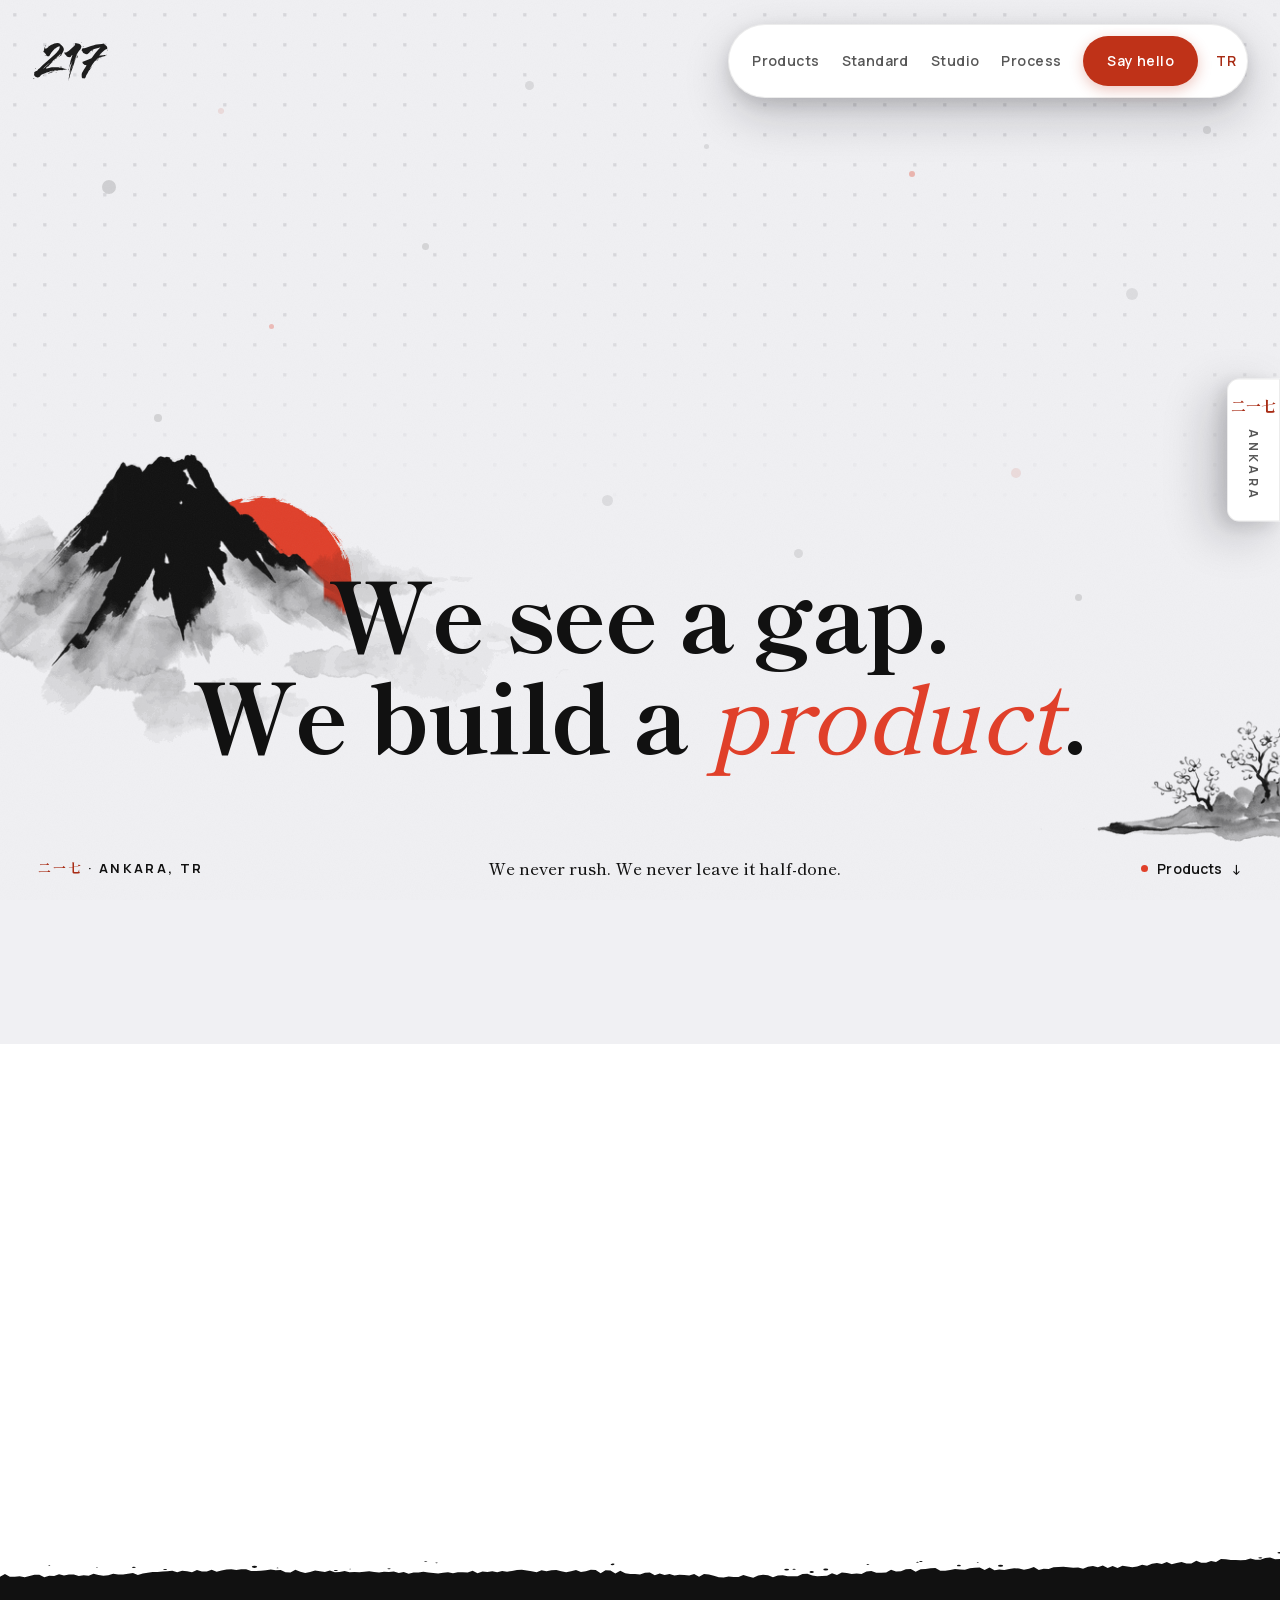
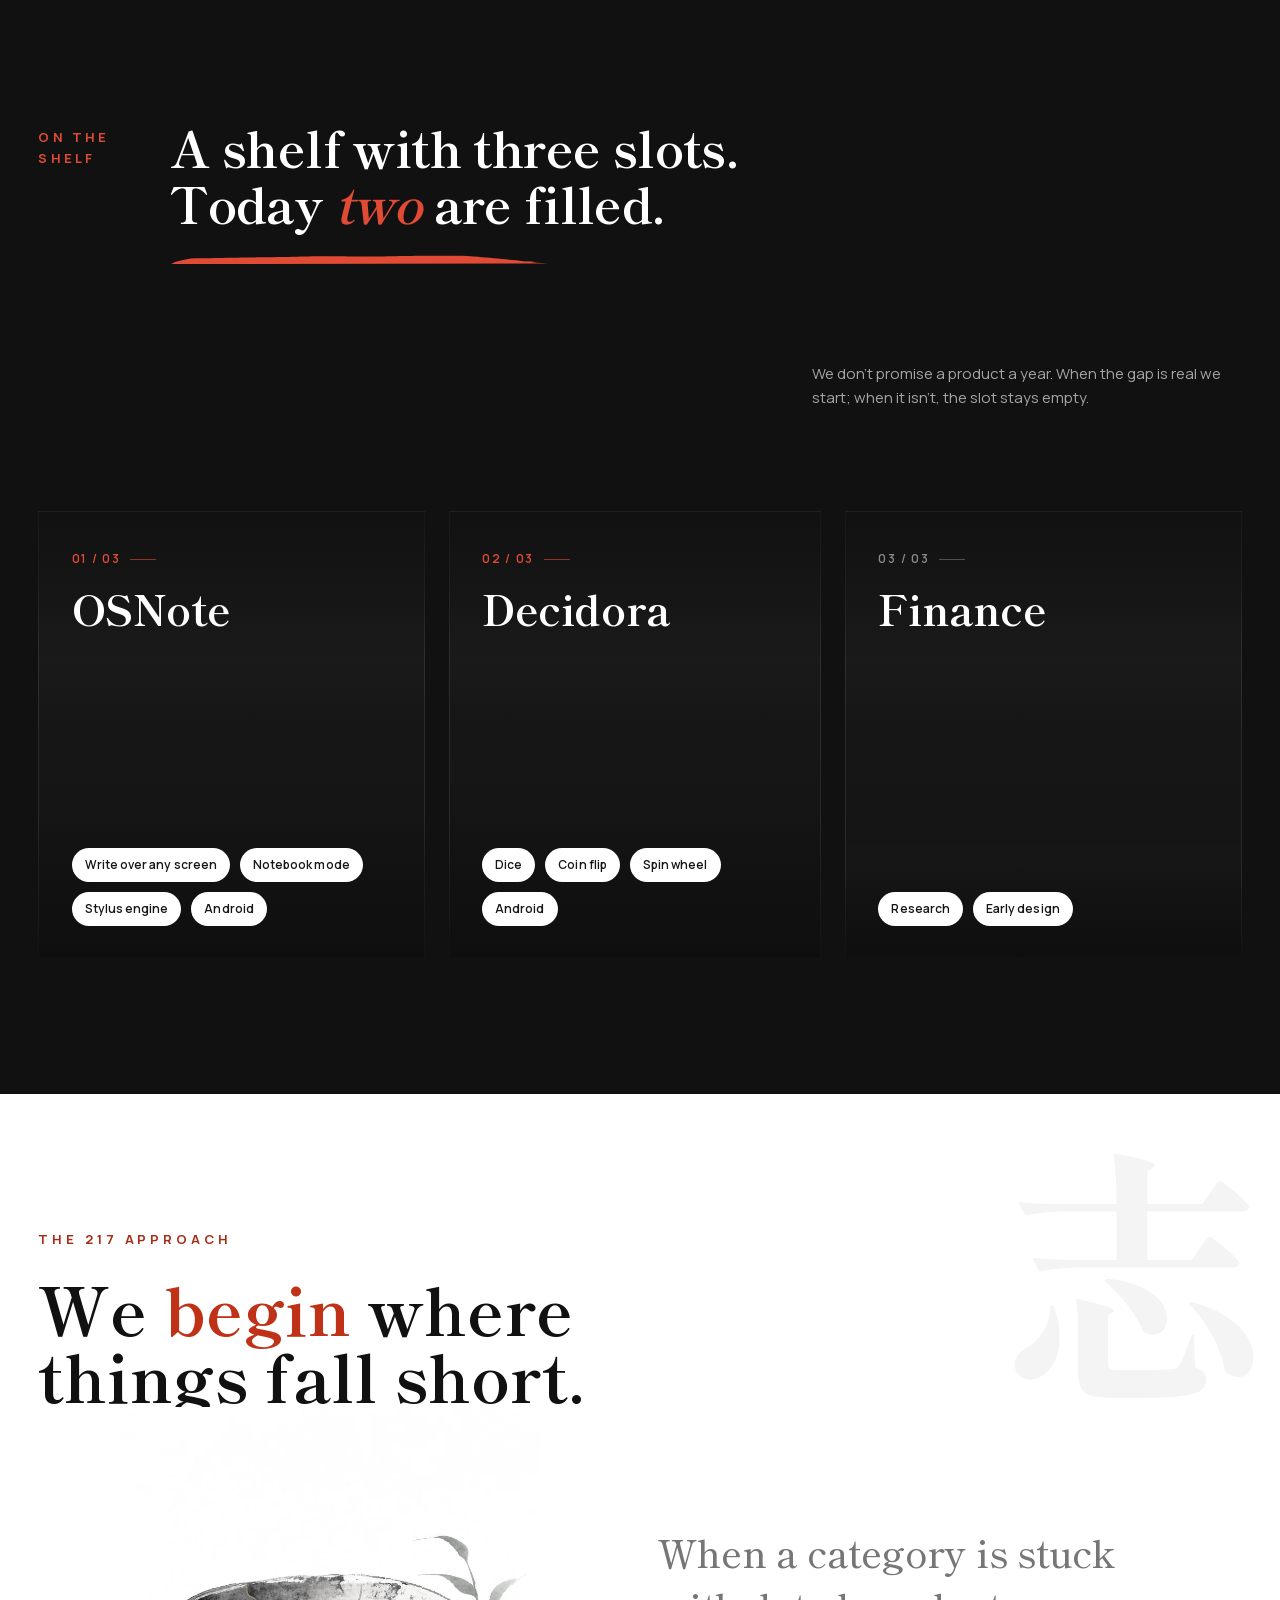
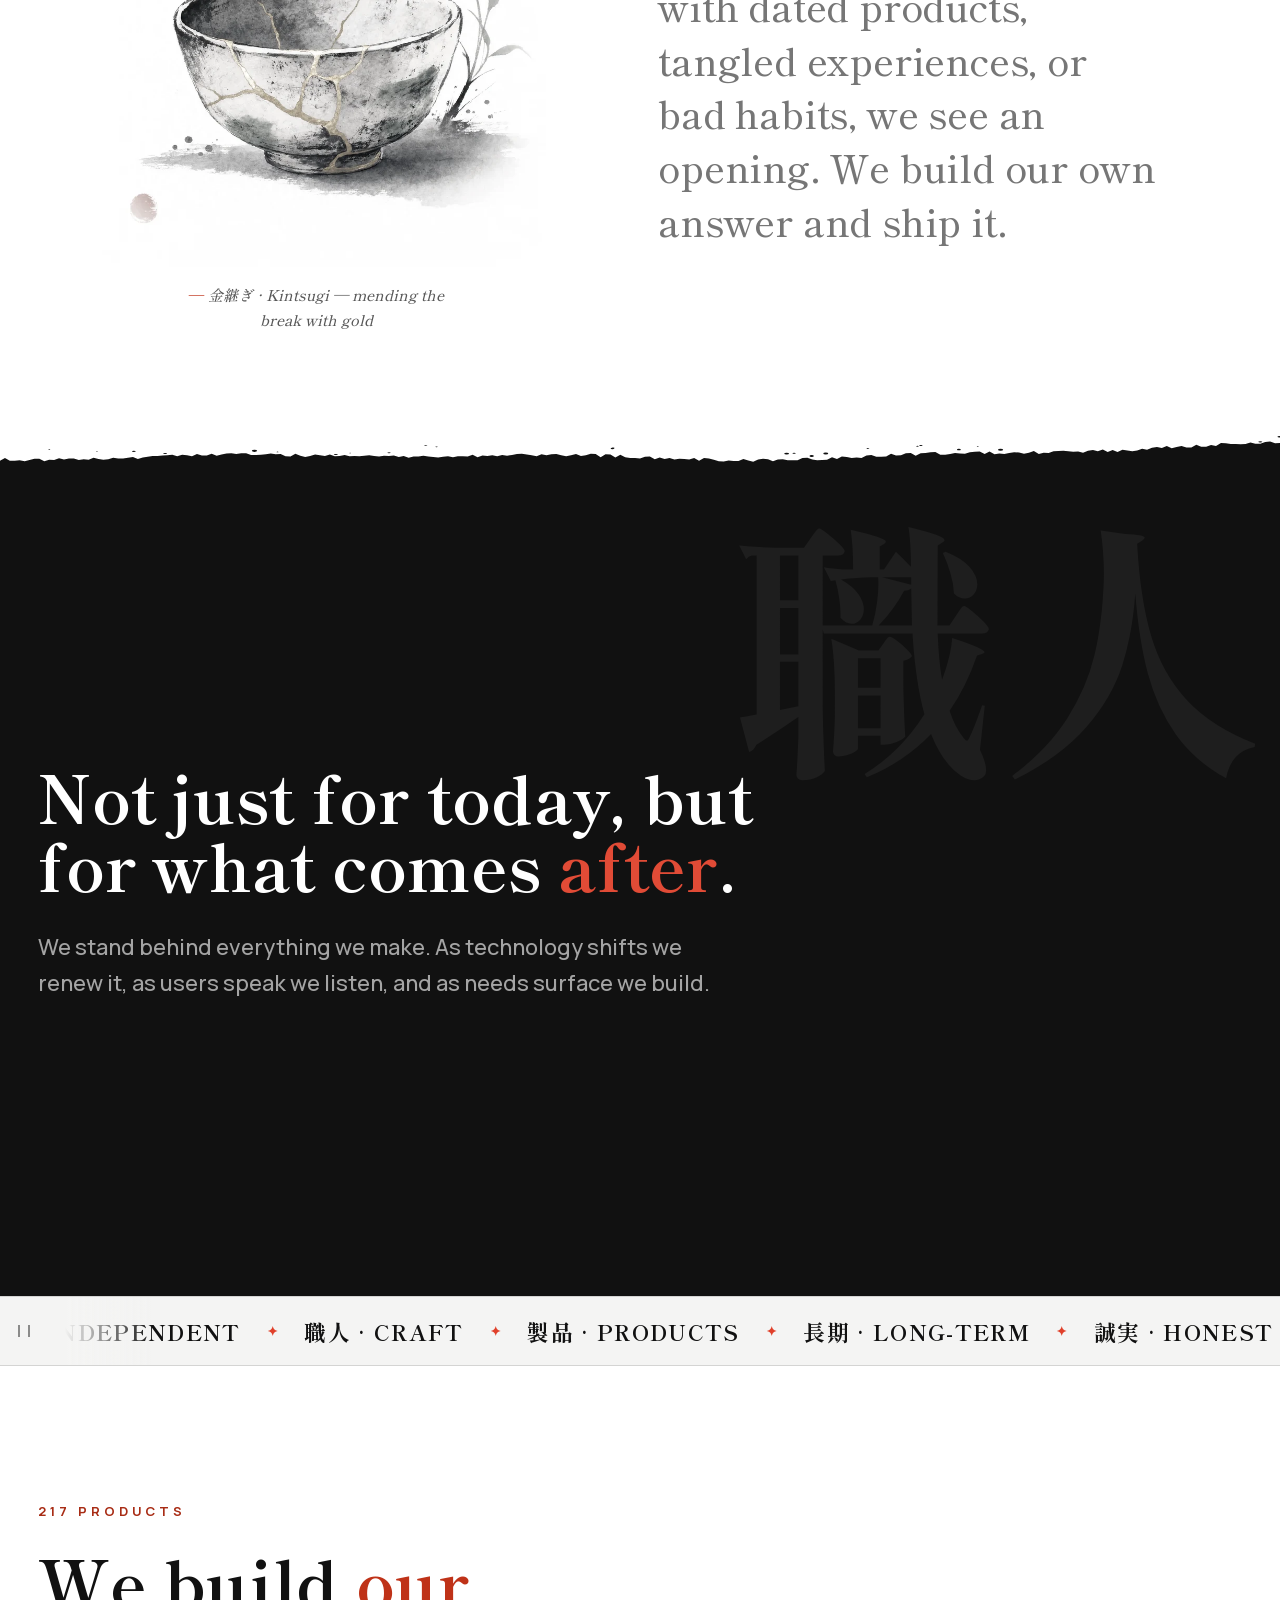
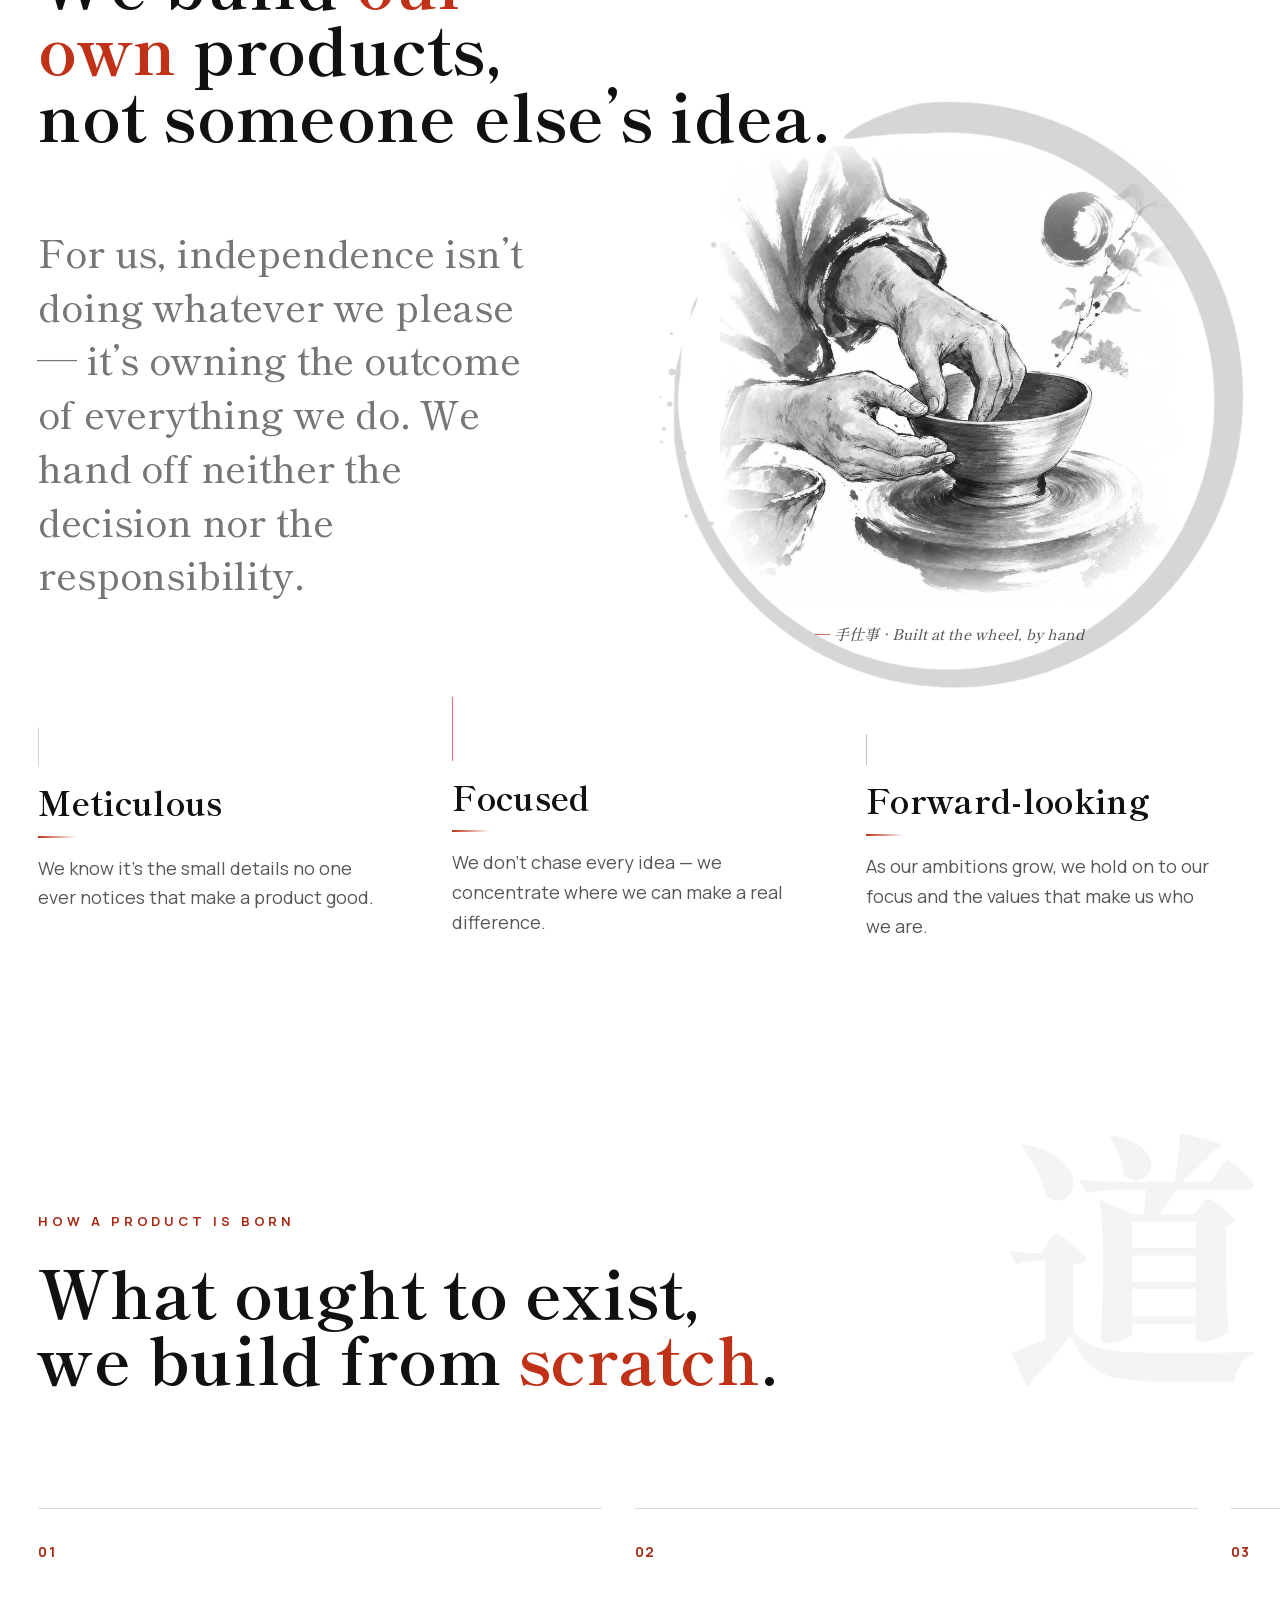
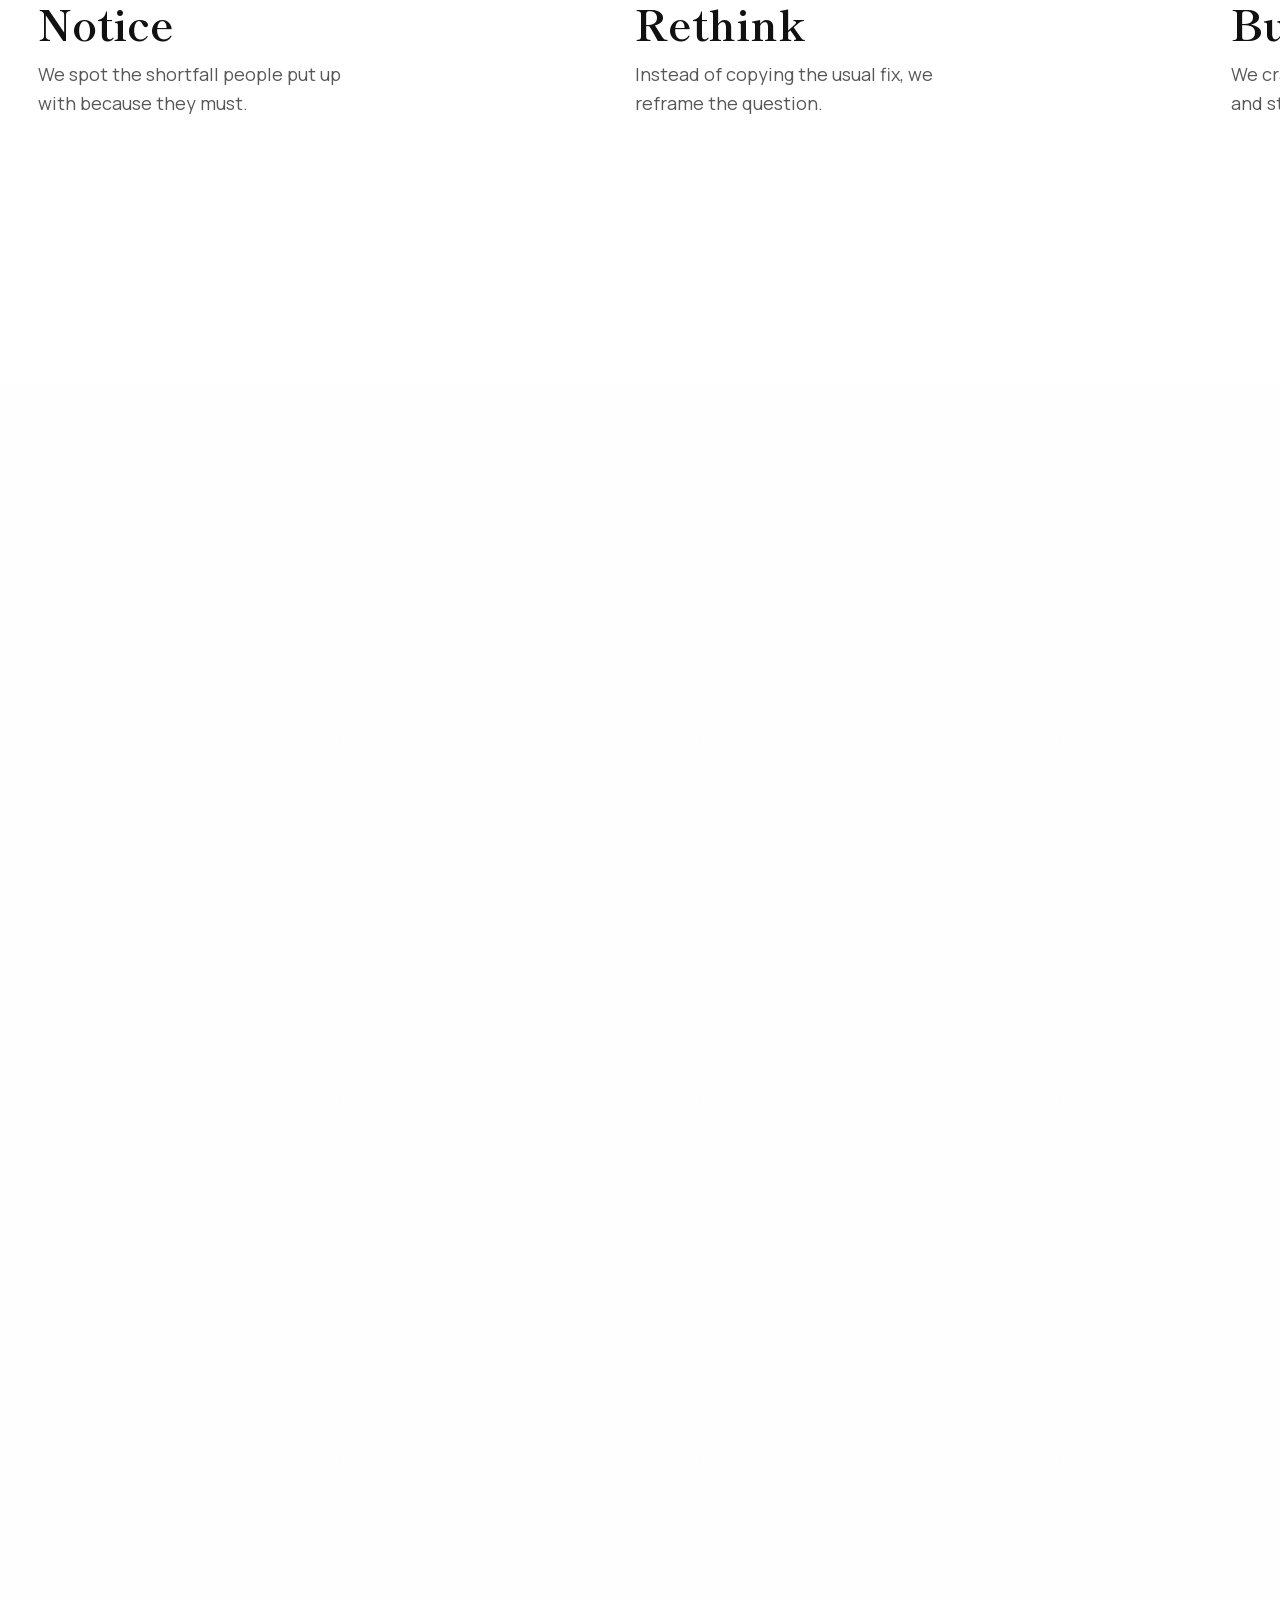
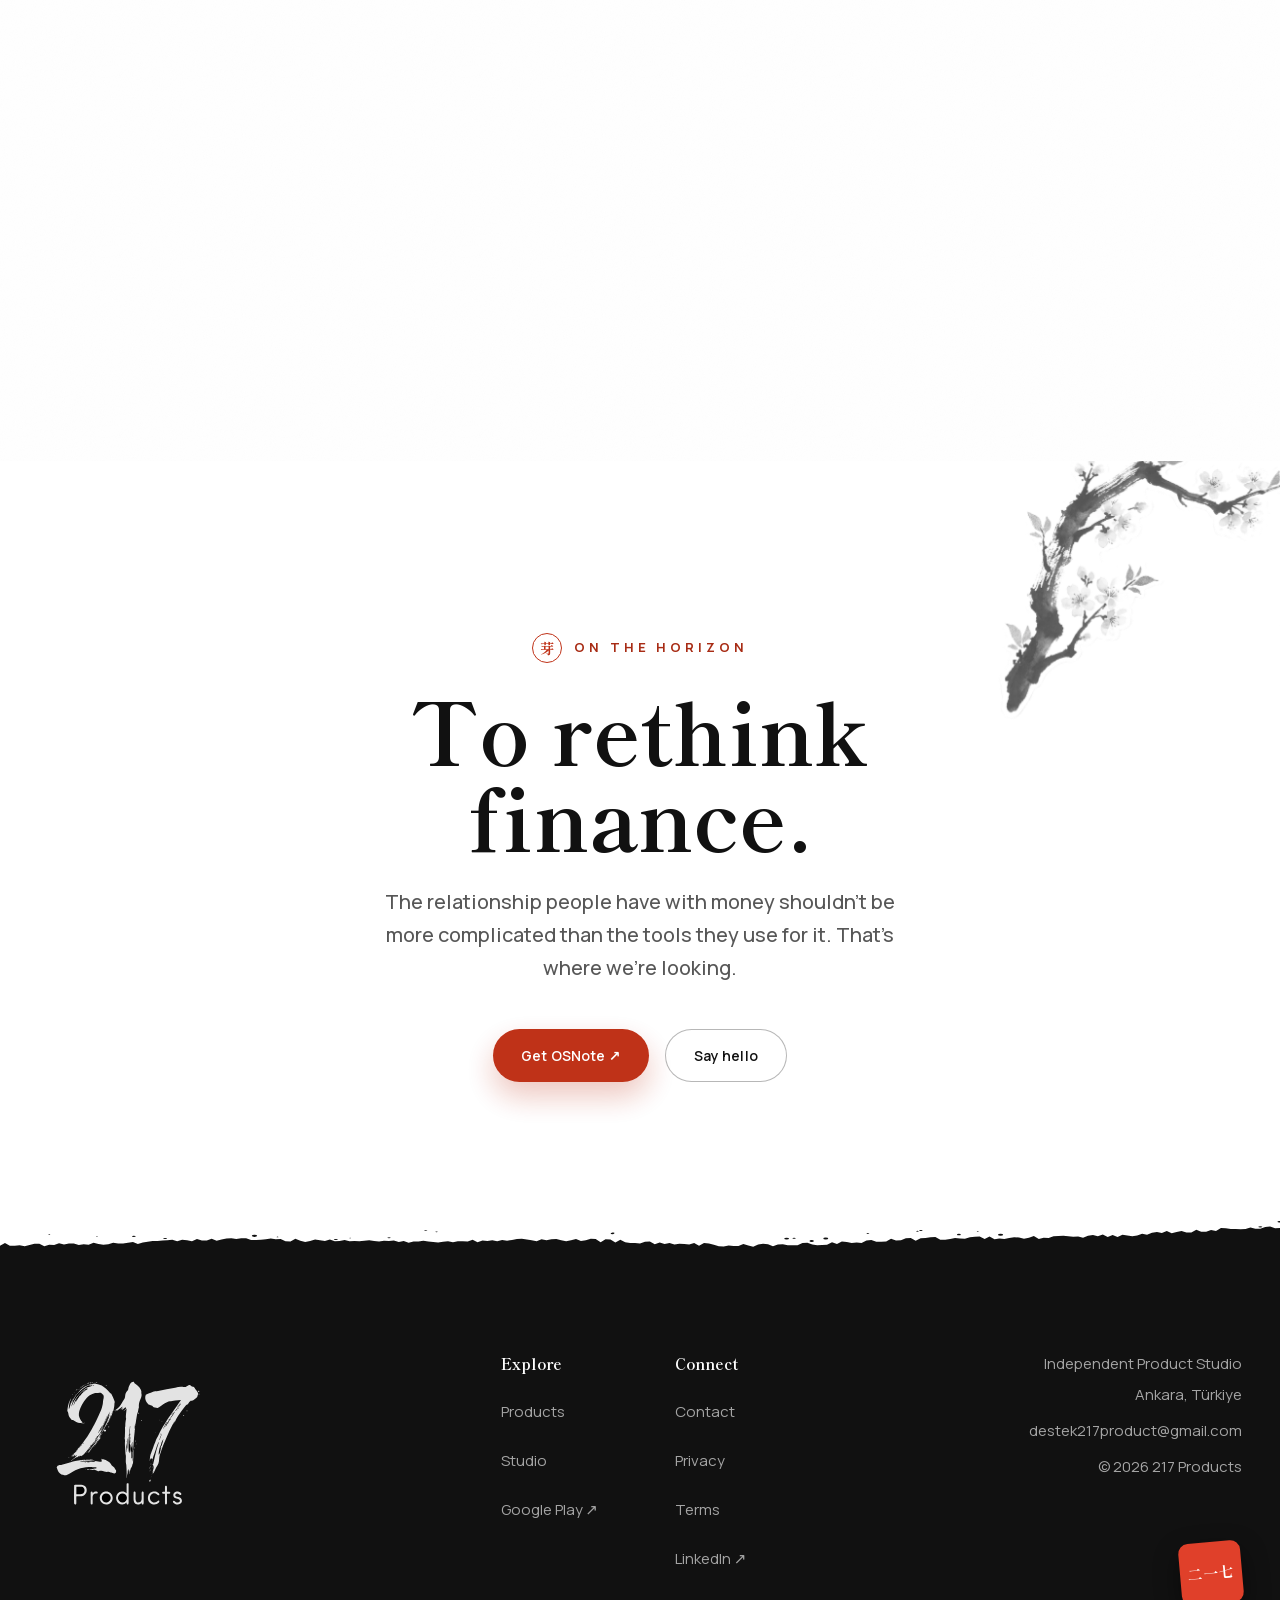
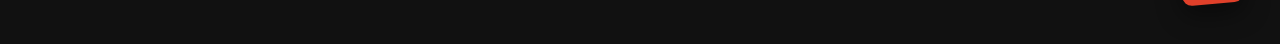
==== index.html @ a6637c29 "217products.com The 217 Products site: Decidora, OSNote, their privacy policies and terms. History s" ====
<!DOCTYPE html>
<html lang="en">
<head>
  <meta charset="UTF-8">
  <meta name="viewport" content="width=device-width, initial-scale=1.0">
  <!-- TWO ORIGINS, AND ONLY TWO. Cloudflare Web Analytics is the single
       third-party this site talks to: the beacon loads from
       static.cloudflareinsights.com and reports to cloudflareinsights.com.
       Everything else stays 'self'. It was chosen over GA4/Firebase because it
       sets no cookie and no persistent identifier, so it needs no consent
       banner — and a consent banner on this design is a UI addition the design
       has twice refused. The automatic (proxy-injected) install was NOT used:
       this zone is DNS-only and must stay that way or GitHub cannot issue the
       certificate, so the JS-snippet install is the only correct one here. -->
  <meta http-equiv="Content-Security-Policy" content="default-src 'self'; script-src 'self' https://static.cloudflareinsights.com; style-src 'self' 'unsafe-inline'; font-src 'self'; img-src 'self' data:; connect-src 'self' https://cloudflareinsights.com; object-src 'none'; frame-src 'none'; worker-src 'none'; base-uri 'self'; form-action 'none'; manifest-src 'self'">
  <meta name="referrer" content="strict-origin-when-cross-origin">
  <script src="lang-redirect.js?v=18"></script>
  <meta name="theme-color" content="#F0F0F3">
  <meta name="robots" content="index, follow">
  <!-- Search Console ownership for https://217products.com/ (a URL-prefix
       property). The DNS method was avoided deliberately: the Cloudflare zone
       carries the _github-pages-challenge record that keeps the certificate
       alive, and nothing here is worth opening that panel for.
       DO NOT REMOVE — verification is re-checked periodically, and losing it
       loses the sitemap, the index coverage reports and Request Indexing.
       Which account holds which console is in the private notes, not here: this file is
       served verbatim to every visitor, so a comment naming a personal mailbox
       is a published address. Two were found here by an audit and removed. -->
  <meta name="google-site-verification" content="BbNrEQuTB7ah0d3MSGoJRs9t4BGNNeufcB7uvuuwAgs">
  <!-- Bing Webmaster Tools, same reasoning and the same DO-NOT-REMOVE. The two
       consoles sit on different accounts, which is why Bing's "import from
       Search Console" shortcut cannot see the Google property and this site had
       to be added and verified on its own. -->
  <meta name="msvalidate.01" content="BE08853D8CFF083CABEC09C601D21DC7">
  <!-- The title has to carry a word somebody would type. "Independent Product
       Studio" is what we call ourselves, not what anyone searches; the bare
       brand competes with 217productions.com and a wall of part numbers. OSNote,
       Android and Ankara are the three tokens this domain can honestly own. -->
  <!-- "independent" came out of the <title> only: at 62 characters the title
       measured ~613px in the SERP's 20px face, past the ~600px desktop cut, and
       the word Google trimmed was the last one — "Ankara", one of the three
       tokens this title exists to carry. The description still says it. -->
  <title>217 Products — OSNote and Android apps from Ankara</title>
  <meta name="description" content="An independent product studio in Ankara, Turkey. We build OSNote, for writing over any screen, and Decidora, for leaving a choice to chance.">
  <link rel="canonical" href="https://217products.com/">
  <link rel="alternate" hreflang="en" href="https://217products.com/">
  <link rel="alternate" hreflang="tr" href="https://217products.com/tr">
  <link rel="alternate" hreflang="x-default" href="https://217products.com/">
  <meta property="og:type" content="website">
  <meta property="og:site_name" content="217 Products">
  <meta property="og:locale" content="en_US">
  <meta property="og:locale:alternate" content="tr_TR">
  <meta property="og:url" content="https://217products.com/">
  <meta property="og:title" content="217 Products — OSNote, Decidora and independent Android apps from Ankara">
  <meta property="og:description" content="An independent product studio in Ankara, Turkey. We build OSNote, for writing over any screen, and Decidora, for leaving a choice to chance.">
  <meta property="og:image" content="https://217products.com/assets/og-en.jpg?v=1">
  <meta property="og:image:type" content="image/jpeg">
  <meta property="og:image:width" content="1200">
  <meta property="og:image:height" content="630">
  <meta property="og:image:alt" content="217 Products — “We see a gap. We build a product.” over an ink-painted mountain and a vermilion sun">
  <meta name="twitter:image" content="https://217products.com/assets/og-en.jpg?v=1">
  <meta name="twitter:image:alt" content="217 Products — “We see a gap. We build a product.” over an ink-painted mountain and a vermilion sun">
  <meta name="twitter:card" content="summary_large_image">
  <meta name="twitter:title" content="217 Products — OSNote, Decidora and independent Android apps from Ankara">
  <meta name="twitter:description" content="An independent product studio in Ankara, Turkey. We build OSNote, for writing over any screen, and Decidora, for leaving a choice to chance.">
  <link rel="icon" href="/favicon.ico" sizes="any">
  <link rel="icon" type="image/png" sizes="32x32" href="/assets/favicon-32.png">
  <link rel="icon" type="image/png" sizes="48x48" href="/assets/favicon-48.png">
  <link rel="apple-touch-icon" href="/assets/apple-touch-icon.png">
  <link rel="manifest" href="/site.webmanifest">
  <!-- ?v= must match the @font-face URLs in style.css byte for byte, or the
       preload misses and the file is fetched twice. -->
  <link rel="preload" as="font" type="font/woff2" href="assets/fonts/shippori-800.woff2?v=3" crossorigin>
  <link rel="preload" as="font" type="font/woff2" href="assets/fonts/manrope-var.woff2?v=3" crossorigin>
  <link rel="preload" as="image" imagesrcset="assets/horizon-900.webp?s=104 900w, assets/horizon-1400.webp?s=104 1400w, assets/horizon.webp?s=104 1920w" imagesizes="(max-width: 1018px) 1400px, 106vw" fetchpriority="high">
  <link rel="preload" as="image" href="assets/sun-ink.webp?s=101" fetchpriority="high">
  <link rel="stylesheet" href="style.css?v=180">
  <script type="application/ld+json">
  {"@context": "https://schema.org", "@type": "Organization", "@id": "https://217products.com/#organization", "name": "217 Products", "alternateName": ["217", "217products"], "url": "https://217products.com/", "logo": "https://217products.com/assets/icon-512.png", "image": "https://217products.com/assets/og-en.jpg?v=1", "description": "An independent product studio reaching from Ankara to the world. Where we see a gap, we build products that are fast, simple, and made to last.", "email": "destek217product@gmail.com", "foundingDate": "2026", "sameAs": ["https://play.google.com/store/apps/developer?id=217+Products", "https://www.linkedin.com/company/217-products"], "contactPoint": {"@type": "ContactPoint", "contactType": "customer support", "email": "destek217product@gmail.com", "availableLanguage": ["tr", "en"]}, "address": {"@type": "PostalAddress", "addressLocality": "Ankara", "addressRegion": "Ankara", "addressCountry": "TR"}}
  </script>
  <script type="application/ld+json">
  {"@context": "https://schema.org", "@type": "WebSite", "@id": "https://217products.com/#website", "name": "217 Products", "alternateName": ["217", "217products"], "url": "https://217products.com/", "inLanguage": ["en", "tr"], "publisher": {"@id": "https://217products.com/#organization"}}
  </script>
  <script type="application/ld+json">
  {"@context": "https://schema.org", "@type": "MobileApplication", "@id": "https://217products.com/#osnote", "name": "OSNote", "description": "Write and draw over any screen on Android, keep notebooks with lined, grid and dotted pages, and write with a stylus while your palm rests on the glass.", "operatingSystem": "Android", "applicationCategory": "ProductivityApplication", "image": "https://217products.com/assets/osnote-card.webp?s=237e3aac", "url": "https://217products.com/osnote/", "installUrl": "https://play.google.com/store/apps/details?id=com.kurapika.onscreennote", "offers": {"@type": "Offer", "price": "0", "priceCurrency": "TRY"}, "publisher": {"@id": "https://217products.com/#organization"}}
  </script>
  <script type="application/ld+json">
  {"@context": "https://schema.org", "@type": "MobileApplication", "@id": "https://217products.com/#decidora", "name": "Decidora", "alternateName": "Decidora: Dice, Coin & Wheel", "description": "Roll dice from d4 to d100, flip a coin that keeps count, or spin a wheel of your own options. Free, with no ads, no account and no internet.", "operatingSystem": "Android", "applicationCategory": "EntertainmentApplication", "image": "https://217products.com/assets/decidora-card.webp?w=1", "screenshot": "https://217products.com/assets/decidora/dice-2d6.webp?w=1", "url": "https://217products.com/decidora/", "installUrl": "https://play.google.com/store/apps/details?id=com.kurapikamih.decidora", "offers": {"@type": "Offer", "price": "0", "priceCurrency": "TRY"}, "publisher": {"@id": "https://217products.com/#organization"}}
  </script>
</head>
<body>
  <a class="skip-link" href="#main">Skip to content</a>
  <div class="scroll-ink" aria-hidden="true"></div>


  <header class="nav">
    <a class="brand" href="/" aria-label="217 Products home">
      <img class="brand-mark" src="assets/logo-217.svg?w=1" alt="217 Products" width="75" height="40">
    </a>
    <button type="button" class="nav-toggle" id="navToggle" aria-label="Open menu" aria-controls="navLinks" aria-expanded="false"><i class="toggle-brush" aria-hidden="true"></i><span></span><span></span><span></span></button>
    <nav class="nav-links" id="navLinks" aria-label="Main">
      <a href="#products">Products</a>
      <a href="#craft">Standard</a>
      <a href="#studio">Studio</a>
      <a href="#process">Process</a>
      <a class="nav-cta" href="mailto:destek217product@gmail.com" data-mail>Say hello</a>
      <a class="nav-alt" href="/tr" hreflang="tr" lang="tr" data-lang="tr" aria-label="TR — Türkçe">TR</a>
    </nav>
  </header>

  <aside class="tate" aria-hidden="true"><span class="seal" lang="ja">二一七</span><span class="tate-t">ANKARA</span></aside>

  <main id="main">

    <!-- 1 · HERO — the plate at the foot, the sun behind it. The stage is the
         hero's sticky range: parked for its own ride, then it leaves with the
         page instead of being drawn under all of it (see .hero-stage). -->
    <div class="hero-stage">
    <section class="hero">
      <div class="hero-ground" id="scene" aria-hidden="true">
        <span class="sun-clip"><span class="sun" id="sun"><img class="sun-ink" src="assets/sun-ink.webp?s=101" alt="" aria-hidden="true" width="320" height="320" decoding="sync" fetchpriority="high"><i class="sun-fill"></i></span></span>
        <img decoding="async" class="hz" data-depth="0.22" data-sun-x="0.220" data-ridge="0.229" src="assets/horizon.webp?s=104" srcset="assets/horizon-900.webp?s=104 900w, assets/horizon-1400.webp?s=104 1400w, assets/horizon.webp?s=104 1920w" sizes="(max-width: 1018px) 1400px, 106vw" alt="" aria-hidden="true" width="1920" height="717" fetchpriority="high">
      </div>
      <div class="specks" aria-hidden="true"><i></i><i></i><i></i><i></i><i></i><i></i><i></i><i></i><i></i><i></i><i></i><i></i><i></i><i></i><i></i><i></i></div>

      <h1 class="hero-head rise">
        <span class="hero-line">We see a gap.</span>
        <span class="hero-line">We build a <em>product</em>.</span>
      </h1>

      <div class="hero-foot">
        <p class="foot-l rise"><span class="seal" lang="ja">二一七</span> · ANKARA, TR</p>
        <p class="foot-c rise">We never rush. We never leave it half-done.</p>
        <a class="foot-r rise" href="#products">Products <span aria-hidden="true">↓</span></a>
      </div>
    </section>

    <!-- the hero keeps the screen while the disc burns and floods -->
    <div class="hero-run" aria-hidden="true"></div>
    </div>

    <!-- 2 · PRODUCTS -->
    <section class="products on-ink" id="products"><i class="bleed bleed-top" aria-hidden="true"></i>
      <div class="shelf-head">
        <p class="shelf-eyebrow" data-slide="-1">ON THE SHELF</p>
        <div class="shelf-text" data-slide="1">
          <!-- the newline between the two .ln blocks is load-bearing: without it
               textContent reads "…three slots.Today two are filled." for anything
               that parses the raw HTML. Both are display:block, so the whitespace
               is collapsed away and nothing moves. -->
          <h2 class="shelf-line"><span class="ln">A shelf with three slots.</span>
            <span class="ln">Today <em>two</em> are filled.</span></h2>
          <span class="shelf-rule" aria-hidden="true"></span>
        </div>
        <p class="shelf-note" data-slide="1">We don’t promise a product a year. When the gap is real we start; when it isn’t, the slot stays empty.</p>
      </div>

      <div class="slots">
        <article class="slot is-live">
          <span class="slot-media" aria-hidden="true">
            <img src="assets/osnote-card.webp?s=237e3aac" alt="OSNote on an Android phone: a stylus has just drawn a vermilion ring over the screen, around the photo that is already open underneath." width="900" height="1206" loading="lazy" decoding="async">
            <span class="slot-seal" lang="ja">壱</span>
          </span>
          <div class="slot-top">
            <p class="slot-n">01 / 03</p>
            <h3 class="slot-name">OSNote</h3>
          </div>
          <div class="slot-foot">
            <ul class="slot-tags">
              <li>Write over any screen</li><li>Notebook mode</li><li>Stylus engine</li><li>Android</li>
            </ul>
          </div>
          <!-- The panel opens the product's own page, not the store: that page
               carries the Play button (and the referrer note that goes with it),
               plus what the app does, what is free and what the policies say. -->
          <a class="slot-hit" href="/osnote/"><span class="sr-only">OSNote — what it does and where to get it</span></a>
        </article>

        <article class="slot is-live">
          <span class="slot-media" aria-hidden="true">
            <img src="assets/decidora-card.webp?w=1" alt="Decidora: an ink-painted die turning in the dark, its single pip the vermilion sun." width="900" height="1206" loading="lazy" decoding="async">
            <span class="slot-seal" lang="ja">弐</span>
          </span>
          <div class="slot-top">
            <p class="slot-n">02 / 03</p>
            <h3 class="slot-name">Decidora</h3>
          </div>
          <div class="slot-foot">
            <ul class="slot-tags">
              <li>Dice</li><li>Coin flip</li><li>Spin wheel</li><li>Android</li>
            </ul>
          </div>
          <a class="slot-hit" href="/decidora/"><span class="sr-only">Decidora — what it does and where to get it</span></a>
        </article>

        <article class="slot is-soon">
          <span class="slot-media" aria-hidden="true">
            <span class="slot-wash"></span>
            <span class="slot-mark" lang="ja">仕込</span>
            <span class="slot-say">We’re working on it.</span>
          </span>
          <div class="slot-top">
            <p class="slot-n">03 / 03</p>
            <h3 class="slot-name">Finance</h3>
          </div>
          <div class="slot-foot">
            <ul class="slot-tags"><li>Research</li><li>Early design</li></ul>
          </div>
        </article>
      </div>

    </section>

    <!-- 3 · APPROACH -->
    <section class="statement">
      <span class="section-seal" aria-hidden="true" lang="ja">志</span>
      <p class="eyebrow rise">THE 217 APPROACH</p>
      <h2 class="display rise">We <span class="gold">begin</span> where things fall short.</h2>
      <figure class="section-art rise">
        <img loading="lazy" decoding="async" src="assets/kintsugi.webp?w=1" alt="A sumi-e kintsugi tea bowl, its cracks mended with gold" width="880" height="880">
        <figcaption><span lang="ja">金継ぎ</span> · Kintsugi — mending the break with gold</figcaption>
      </figure>
      <p class="brighten" data-brighten>When a category is stuck with dated products, tangled experiences, or bad habits, we see an opening. We build our own answer and ship it.</p>
    </section>

    <!-- 4 · CRAFT (immersive parallax) -->
    <section class="craft on-ink" id="craft"><i class="bleed bleed-top" aria-hidden="true"></i>
      <span class="section-seal" aria-hidden="true" lang="ja">職人</span>
      <div class="craft-inner">
        <h2 class="display rise">Not just for today, but for what comes <span class="gold">after</span>.</h2>
        <p class="craft-lead rise">We stand behind everything we make. As technology shifts we renew it, as users speak we listen, and as needs surface we build.</p>
      </div>
    </section>

    <!-- 2 · MARQUEE -->
    <!-- aria-hidden sits on the ROW, not the band: the band now holds a real
         control, and a control inside an aria-hidden subtree is a control no
         screen reader can reach. -->
    <div class="marquee">
      <button type="button" class="marq-hold" id="marqHold" aria-pressed="false" aria-label="Pause the scrolling band" data-label-play="Resume the scrolling band"></button>
      <div class="marquee-row" id="marqRow" aria-hidden="true">
        <span>独立 · INDEPENDENT</span><span class="dot">✦</span><span>職人 · CRAFT</span><span class="dot">✦</span><span>製品 · PRODUCTS</span><span class="dot">✦</span><span>長期 · LONG-TERM</span><span class="dot">✦</span><span>誠実 · HONEST</span><span class="dot">✦</span>
        <span>独立 · INDEPENDENT</span><span class="dot">✦</span><span>職人 · CRAFT</span><span class="dot">✦</span><span>製品 · PRODUCTS</span><span class="dot">✦</span><span>長期 · LONG-TERM</span><span class="dot">✦</span><span>誠実 · HONEST</span><span class="dot">✦</span>
      </div>
    </div>

    <!-- 5 · STUDIO / VALUES -->
    <section class="studio" id="studio">
      <p class="eyebrow rise">217 PRODUCTS</p>
      <h2 class="display rise">We build <span class="gold">our own</span> products, <br class="br-lg">not someone else’s idea.</h2>
      <div class="wheel rise"><span class="wheel-ring" aria-hidden="true"></span><figure class="section-art rise">
        <img loading="lazy" decoding="async" src="assets/potter.webp?w=1" alt="Sumi-e hands shaping a bowl at the potter’s wheel" width="880" height="880">
        <figcaption><span lang="ja">手仕事</span> · Built at the wheel, by hand</figcaption>
      </figure></div>
      <p class="brighten" data-brighten>For us, independence isn’t doing whatever we please — it’s owning the outcome of everything we do. We hand off neither the decision nor the responsibility.</p>
      <div class="values">
        <article class="value rise" data-spoke="1"><span class="spoke" aria-hidden="true"></span>
          <h3>Meticulous</h3>
          <p>We know it’s the small details no one ever notices that make a product good.</p>
        </article>
        <article class="value rise" data-spoke="2"><span class="spoke" aria-hidden="true"></span>
          <h3>Focused</h3>
          <p>We don’t chase every idea — we concentrate where we can make a real difference.</p>
        </article>
        <article class="value rise" data-spoke="3"><span class="spoke" aria-hidden="true"></span>
          <h3>Forward-looking</h3>
          <p>As our ambitions grow, we hold on to our focus and the values that make us who we are.</p>
        </article>
      </div>
    </section>

    <!-- 6 · PROCESS -->
    <section class="process" id="process">
      <span class="section-seal" aria-hidden="true" lang="ja">道</span>
      <p class="eyebrow rise">HOW A PRODUCT IS BORN</p>
      <h2 class="display rise">What ought to exist, we build from <span class="gold">scratch</span>.</h2>
      <div class="emaki"><ol class="steps">
        <li class="rise"><span class="step-n">01</span><span class="step-t">Notice</span><span class="step-d">We spot the shortfall people put up with because they must.</span><span class="step-mark" aria-hidden="true"></span></li>
        <li class="rise"><span class="step-n">02</span><span class="step-t">Rethink</span><span class="step-d">Instead of copying the usual fix, we reframe the question.</span><span class="step-mark" aria-hidden="true"></span></li>
        <li class="rise"><span class="step-n">03</span><span class="step-t">Build</span><span class="step-d">We craft a product that’s simple, fast, and stable.</span><span class="step-mark" aria-hidden="true"></span></li>
        <li class="rise"><span class="step-n">04</span><span class="step-t">Stay with it</span><span class="step-d">After launch we listen, fix, and keep improving.</span><span class="step-mark" aria-hidden="true"></span></li>
      </ol></div>
    </section>


    <!-- 8 · FINAL -->
    <section class="final">
      <img class="final-branch" loading="lazy" decoding="async" src="assets/branch.webp?w=1" alt="" aria-hidden="true" data-parallax="0.16" width="684" height="555">
      <p class="eyebrow rise"><span class="growing-mark" aria-hidden="true" lang="ja">芽</span>ON THE HORIZON</p>
      <h2 class="display big rise">To rethink <br class="br-lg">finance.</h2>
      <p class="final-lead rise">The relationship people have with money shouldn’t be more complicated than the tools they use for it. That’s where we’re looking.</p>
      <div class="cta rise">
        <!-- see the Turkish file: the primary used to scroll backwards -->
        <a class="btn primary" href="https://play.google.com/store/apps/details?id=com.kurapika.onscreennote" target="_blank" rel="noopener">Get OSNote ↗</a>
        <a class="btn quiet" href="mailto:destek217product@gmail.com" data-mail>Say hello</a>
      </div>
    </section>

    <!-- FOOTER -->
      </main>

<footer class="foot on-ink"><i class="bleed bleed-top" aria-hidden="true"></i>
      <span class="foot-seal" aria-hidden="true" lang="ja">二一七</span>
      <!-- 69 KB of brushed path data for a 128px mark at the very bottom of the
           page: it has no business on the opening request. The idle warm-up in
           main.js promotes it well before anyone scrolls this far. -->
      <img class="foot-logo" src="assets/logo-full.svg?w=1" alt="217 Products" width="300" height="300" loading="lazy" decoding="async">
      <nav class="foot-nav" aria-label="Footer">
        <div class="foot-col">
          <span class="foot-h">Explore</span>
          <a href="#products">Products</a>
          <a href="#studio">Studio</a>
          <!-- the developer page, not one listing: it is the one Play address
               that shows every app on the shelf -->
          <a href="https://play.google.com/store/apps/developer?id=217+Products" target="_blank" rel="noopener">Google Play ↗</a>
        </div>
        <div class="foot-col">
          <span class="foot-h">Connect</span>
          <a href="mailto:destek217product@gmail.com" data-mail>Contact</a>
          <!-- ON THE DOMAIN NOW, and it matters twice over. A github.io user
               page is bound to the ACCOUNT NAME: rename or delete the account
               and semihkizilyelfla-jpg.github.io becomes claimable, at which
               point the live footer would link "Privacy Policy" to a page
               somebody else controls. It is also the one page an outside
               property (the Play listing) can legitimately link to, and that
               link should land on this domain, not on another host. -->
          <a href="/privacy">Privacy</a>
          <a href="/terms">Terms</a>
          <a href="https://www.linkedin.com/company/217-products" target="_blank" rel="noopener">LinkedIn ↗</a>
        </div>
      </nav>
      <div class="foot-meta">
        <span>Independent Product Studio</span>
        <span>Ankara, Türkiye</span>
        <a href="mailto:destek217product@gmail.com" data-mail data-mail-text>destek217product@gmail.com</a>
        <span>© 2026 217 Products</span>
      </div>
    </footer>

  

  <script src="vendor/gsap.min.js?v=3.15.0"></script>
  <script src="vendor/ScrollTrigger.min.js?v=3.15.0"></script>
  <script src="vendor/lenis.min.js?v=1.3.25"></script>
  <script src="main.js?v=125"></script>
  <!-- Cloudflare Web Analytics. type='module' defers on its own, so it cannot
       block the opening choreography. Deliberately NOT on privacy.html /
       gizlilik.html: those keep script-src 'none', which is a claim worth more
       than knowing how many people read the policy. -->
  <script type="module" src="https://static.cloudflareinsights.com/beacon.min.js" data-cf-beacon='{"token": "d9107c4dfead4c3daf2514b746a87726"}'></script>
</body>
</html>
---- style.css ----
/* ============================================================
   217 Products — ukiyo-e maximalist edition
   Bright washi + sumi + vermilion + gold. Layered 3D-parallax
   hero, immersive image sections, HubX scroll mechanics, brush
   217 identity and cel-shaded anime illustrations.
   ============================================================ */

/* ---------- self-hosted fonts (subset to the site's glyphs, preloaded) ----------
   Served from our own origin like the pros do: no third-party connection, no
   two-step CSS->woff2 fetch, headline font ready at first paint. Manrope is a
   single variable file covering 400-800.
   THE ?v= ON THESE URLS IS NOT DECORATION. style.css carries its own cache-bust
   in the <link>, but that does nothing for the font files it points at — they
   are their own URLs, cached by GitHub Pages for ten minutes and by the browser
   for far longer. Bump this token whenever the subsets are regenerated, and
   bump it in the two preload hrefs in both HTML files in the same commit: a
   preload whose URL differs from the @font-face URL by one byte downloads the
   file a second time instead of serving it.
   v2 = rebuilt from the upstream families with Turkish letters composed in
   (Shippori ships none: no s-cedilla, no g-breve, no dotted-I) and with the six
   kanji/kana the previous subset had dropped. Smaller than v1 despite that,
   because the old subset still carried glyphs from retired copy. */
@font-face {
  font-family: "Manrope";
  src: url("assets/fonts/manrope-var.woff2?v=3") format("woff2");
  font-weight: 400 800; font-style: normal; font-display: swap;
}
@font-face { font-family: "Shippori Mincho"; src: url("assets/fonts/shippori-500.woff2?v=3") format("woff2"); font-weight: 400 500; font-style: normal; font-display: swap; }
/* v=3: the 700 cut carries 弐 (U+5F10) for the second shelf seal, merged in
   from the full face as a single glyph — re-subsetting from the source would
   drop the Turkish letters this file was hand-built to hold. */
@font-face { font-family: "Shippori Mincho"; src: url("assets/fonts/shippori-700.woff2?v=4") format("woff2"); font-weight: 700; font-style: normal; font-display: swap; }
@font-face { font-family: "Shippori Mincho"; src: url("assets/fonts/shippori-800.woff2?v=3") format("woff2"); font-weight: 800; font-style: normal; font-display: swap; }

:root {
  /* ANDROID'S AUTO DARK THEME IS AN ALGORITHM, AND IT EATS THIS PAGE.
     Chrome on Android can force-invert any site that has not said which schemes
     it supports. Measured with the real flag (--force-dark-mode
     --enable-features=WebContentsForceDark, not a CDP media override), Pixel 7
     UA, live site: mean page brightness fell from 215.4 to 43.8 out of 255 —
     the mountain sinks into the ground, the mist disappears, the dot grid turns
     to polka dots. The ukiyo-e sheet IS the design; there is no dark variant of
     it to fall back to, so the honest declaration is that this page has one
     scheme. `only light` is the strong form: it opts out of the forced
     inversion rather than merely stating a preference. */
  color-scheme: only light;
  /* SUMI ON WHITE. The sheet was a warm cream (#F3ECDC) with a warm-black ink
     and a gilt third colour, which is what made the page read yellow — the
     bars, the plate and every scrim carried the same cast. It is now a true
     neutral: white paper, neutral black ink, and ONE accent, the seal red.
     That is the classic hanko palette and it is what the reference runs too.
     Gold is gone as a colour but its TOKENS stay, repointed at the accent, so
     every rule that reached for it follows without being rewritten. */
  --paper: #FFFFFF;
  --paper-2: #F4F4F3;
  --paper-3: #E8E8E7;
  /* THE OPENING SHEET. Measured off the reference, not chosen: its hero runs
     rgb(240,240,243) with the nav capsule one step lighter at rgb(248,248,251),
     and that half-step is the whole reason its chrome reads at all. Pure white
     gives a floating capsule nothing to float above — which is exactly why our
     nav needed an inset ring to be seen. The deck below stays --paper: the
     six sumi illustrations are melted into a white ground, so moving the whole
     page off white would ring each of them in a pale halo. */
  --hero-paper: #F0F0F3;
  --ink: #111111;
  --ink-2: #575757;
  --ink-dim: #8C8C8C;
  --vermilion: #E0402A;
  --vermilion-deep: #BF3218;
  /* THE SAME RED, LIT FOR THE INK WALL. The ramp is indexed by GROUND, never by
     size or by section: --vermilion on paper, --vermilion-deep as a field under
     white text, --vermilion-ink as a mark on the #111 wall of the shelf.
     It exists because --vermilion measures 4.44:1 there and small text needs
     4.5 — it misses by 1.4% of luminance, so this is the smallest lift that
     clears it (4.73:1), not a new colour. Hue 30.9 against --vermilion's 31.1;
     lightness +0.014 in OKLCH. That restraint is the whole point: the "orange"
     reading on this wall came from LIGHTNESS, not hue — you cannot raise L on
     this hue without the green channel following, and the colour this replaces
     had ridden it to G=112 against the seal's 64. This sits at 75.
     Chroma 0.190 leaves 0.052 of gamut headroom (R=225, thirty counts off
     clipping) so it stays put on a P3 display instead of going fluorescent. */
  --vermilion-ink: #E14B36;
  --accent-ink: #A82C15;
  /* the print's keyline — ink, not gilt (overridden to a white keyline where it
     hangs on the dark shelf) */
  --gold: #111111;
  /* the accent words and brush rules that used to be gold: now the seal red,
     5.7:1 on white */
  --gold-deep: #BF3218;
  /* the darker step, for accent text sitting on artwork — 6.9:1 */
  --gold-ink: #A82C15;
  --sage: #BF3218;
  /* Measured against the reference: it runs a 1361px content band inside a
     flat 32px page inset. Ours was 1220 inside 72 — 141px narrower and more
     than double the margin, which is most of why the page read small on a wide
     screen. Everything sits on a wider band now and the type scale follows. */
  --pad: clamp(20px, 3vw, 46px);
  --maxw: 1360px;
}

* { margin: 0; padding: 0; box-sizing: border-box; }
html.lenis, html.lenis body { height: auto; }
.lenis.lenis-smooth { scroll-behavior: auto !important; }

html { background: var(--paper); }
body {
  font-family: "Manrope", system-ui, sans-serif;
  font-weight: 400; line-height: 1.65; color: var(--ink);
  background: var(--paper);
  overflow-x: hidden; overflow-x: clip; -webkit-font-smoothing: antialiased;
}

/* First-load smoothing: below-fold entrance elements start hidden (with JS) so
   they don't flash in before their scroll reveal. The HERO is deliberately NOT
   gated here — its entrance is a pure CSS animation further down, which plays
   with the very first paint and never waits on a CDN script. Reduced-motion
   skips the hiding entirely. */
@media (prefers-reduced-motion: no-preference) {
  .js .rise { opacity: 0; }
  .js .brighten { color: #767676; }
}
/* the deep step, not the bright one: white on --vermilion measures 4.25:1 and
   selected text is body text, which needs 4.5. --vermilion-deep gives 5.70:1.
   Same reasoning the filled button and the 404 page already follow. */
::selection { background: var(--vermilion-deep); color: var(--paper); }
a { color: inherit; text-decoration: none; }
:focus-visible { outline: 2px solid var(--vermilion); outline-offset: 4px; border-radius: 2px; }
/* Scroll targets get tabindex="-1" from the anchor handler so focus can actually
   land on them; that makes them match :focus-visible on the click that put it
   there, and a ring around a whole section reads as an error. Real controls keep
   theirs — this is scoped to the section/main elements only. */
main:focus, main:focus-visible, section:focus, section:focus-visible { outline: none; }

/* reading-progress ink line — a thin vermilion brush stroke along the top */
.scroll-ink {
  position: fixed; top: 0; left: 0; right: 0; height: 3px; z-index: 90;
  background: linear-gradient(90deg, var(--vermilion), var(--vermilion-deep));
  transform: scaleX(0); transform-origin: left center; pointer-events: none;
}

/* keyboard skip link — hidden until focused */
.skip-link {
  position: fixed; top: 10px; left: 10px; z-index: 100;
  /* flex + min-height rather than more padding: measured at 43px tall, one short
     of the 44 a finger needs, and the type is where it should be already */
  display: inline-flex; align-items: center; min-height: 44px;
  padding: 10px 18px; border-radius: 8px;
  background: var(--ink); color: var(--paper); font-size: 14px; font-weight: 600;
  transform: translateY(-160%); transition: transform 0.2s ease;
}
.skip-link:focus { transform: translateY(0); outline: 2px solid var(--vermilion); outline-offset: 3px; }
img { max-width: 100%; height: auto; display: block; }
/* readable to a screen reader, invisible on screen — used for the label on the
   stretched hit area over a shelf slot, whose visible text sits underneath it */
.sr-only {
  position: absolute; width: 1px; height: 1px; padding: 0; margin: -1px;
  overflow: hidden; clip: rect(0 0 0 0); clip-path: inset(50%); white-space: nowrap;
}

.display { font-family: "Shippori Mincho", Georgia, serif; font-weight: 700; letter-spacing: 0.004em; text-wrap: balance; }
/* Desktop-only line break: headlines break where the sentence does on wide
   screens, and wrap naturally on phones where a forced break would overflow. */
.br-lg { display: none; }
@media (min-width: 760px) { .br-lg { display: inline; } }
.gold { color: var(--gold-deep); }

/* ---------- nav ---------- */
.nav {
  position: fixed; top: 0; left: 0; right: 0; z-index: 40;
  display: flex; justify-content: space-between; align-items: center;
  height: 56px; padding: 0 var(--pad);
  /* mobile keeps the washi ribbon; the desktop pill below drops it */
  background: linear-gradient(180deg, rgba(255,255,255,0.95), rgba(255,255,255,0.7) 62%, rgba(255,255,255,0));
  /* paint-only transitions. Height is NOT animated: it would run a layout pass
     on every frame, and it fired exactly as scrolling began — the worst
     possible moment. The bar keeps one height and reads its state through
     colour, shadow and a scaled mark instead. */
  transition: background 0.35s ease, box-shadow 0.35s ease;
}
/* horizontal brush wordmark (1.87:1) — scaled, never resized.
   FIXED height, not a vw clamp. Measured on the reference at two widths: its
   wordmark is 99x41 at 1440 AND at 1905 — the chrome does not grow with the
   viewport, only the content band does. Ours was on a 3.4vw clamp, so at 1500
   it was already 51px and kept climbing to 66; that is where "too big" came
   from. 41px is the reference's exact height. */
.brand-mark { width: auto; height: 41px; transform-origin: left center; transition: transform 0.3s ease; }
/* The wordmark is the opening's signature, not a permanent fixture: once the
   ink has taken the page it steps away and leaves the capsule and the rail to
   carry the header. Opacity and transform only — no display switch, or the
   focus order would change under a keyboard user mid-scroll. */
/* `visibility` is in the transition list with a 0.45s delay, so it flips only
   AFTER the fade finishes — the exit still animates, but once gone the mark is
   out of the tab order and out of the accessibility tree. opacity:0 alone left
   an invisible link that Enter still followed; pointer-events only stops a
   mouse, never a keyboard. */
.brand { transition: opacity 0.45s ease, transform 0.45s ease, visibility 0s linear 0s; }
html.past-hero .brand {
  opacity: 0; transform: translateY(-14px); pointer-events: none;
  visibility: hidden; transition: opacity 0.45s ease, transform 0.45s ease, visibility 0s linear 0.45s;
}
/* once you scroll, the bar settles into a solid washi ribbon: paper fill, ink
   hairline underneath, mark drawn back — quiet until you need it */
.nav-links { display: flex; gap: clamp(12px, 2vw, 30px); align-items: center; }
.nav-links a { position: relative; font-size: 14px; font-weight: 600; letter-spacing: 0.03em; color: var(--ink-2); transition: color 0.25s; }
.nav-links a:hover { color: var(--ink); }
/* vermilion ink stroke sweeps under links on hover */
.nav-links a::after {
  content: ""; position: absolute; left: 0; right: 0; bottom: -5px; height: 2px;
  background: var(--vermilion); border-radius: 2px;
  transform: scaleX(0); transform-origin: left center;
  transition: transform 0.32s cubic-bezier(0.22, 1, 0.36, 1);
}
.nav-links a:hover::after, .nav-links a:focus-visible::after { transform: scaleX(1); }
/* hanko-seal CTA: a small vermilion stamp instead of a plain text link */
.nav-cta {
  /* vermilion-deep, not vermilion: white at 13px needs 4.5:1 and the brighter
     red only gives 3.99 — the deep tone reads 5.3:1 and still stamps red */
  color: #fff !important; background: var(--vermilion-deep);
  padding: 8px 15px; border-radius: 9px;
  box-shadow: 0 4px 14px rgba(191,50,24,0.28);
  transition: background 0.25s ease, transform 0.25s ease;
}
.nav-cta:hover { background: #A02611; transform: translateY(-1px); }
.nav-links .nav-cta::after { display: none; }
.nav-alt { color: var(--gold-ink) !important; }

/* ---------- desktop: the bar becomes a floating washi seal ----------
   The header stops being a strip across the top. The wordmark stands alone
   top-left and the links ride in one rounded paper capsule top-right, lifted
   off the page by two very soft shadows. No backdrop-filter anywhere — it
   repaints every frame and this site is tuned for scroll smoothness. */
/* EVERY NUMBER IN HERE IS FIXED, NOT FLUID, and that is the point. Measured on
   the reference at 1440 and again at 1905: capsule 528.5x74, links 14px/600,
   button 50 tall, page inset 32, top 24 — identical at both widths. Only its
   CONTENT band is fluid. Ours was on vw clamps, so the chrome kept growing with
   the monitor and by 1500px the capsule was 88 tall against its 74. */
@media (min-width: 901px) {
  .nav {
    height: auto; align-items: center;
    /* 24 top / 32 side, the reference's own inset — not --pad, which is the
       CONTENT band's inset and runs to 46 on a wide screen */
    padding: 24px 32px;
    background: none; box-shadow: none;
    /* The header is only a positioner now. Left as-is it is a full-width
       invisible 115px shield across a FIXED layer, so it eats clicks down the
       whole page — the Play Store button dies whenever it passes under it. */
    pointer-events: none;
  }
  .brand, .nav-links { pointer-events: auto; }
  .nav-links {
    gap: 0;
    /* 12 all round + a 24 lead-in; with a 50px button that is exactly 74 tall */
    padding: 12px 12px 12px 24px;
    border-radius: 999px;
    background: #FFFFFF;
    /* Heavier than the reference's 5%, and deliberately so. Its capsule floats
       on tone alone — #F8F8FB on #F0F0F3 — with the shadow doing almost nothing.
       Ours has to hold over two very different grounds: the tinted hero sheet at
       the top and the black shelf of screen two underneath, and a whisper that
       reads on one disappears on the other. Three throws: a wide soft one for
       the lift, a tight one for the contact edge, and the hairline that closes
       the capsule. */
    box-shadow: 0 18px 48px rgba(17,17,26,0.20), 0 6px 18px rgba(17,17,26,0.13),
                inset 0 0 0 1px rgba(17,17,17,0.08);
  }
  /* the seal CTA sets the row height; stretch hands it to every link, so each
     one gets a 50px target instead of a 20px text box */
  .nav-links a {
    font-size: 14px;
    display: inline-flex; align-items: center; align-self: stretch;
    /* right-only padding, like the reference: the capsule's own 24px carries
       the lead-in, so the links do not double it up on the left edge */
    padding: 0 22px 0 0;
  }
  .nav-links .nav-cta {
    padding: 0 24px; height: 50px; font-size: 14px;
    display: inline-flex; align-items: center; border-radius: 999px;
  }
  .nav-links .nav-alt { padding: 0 0 0 18px; }
  .nav-links a::after { left: 0; right: 22px; bottom: 14px; }
  .nav-links .nav-alt::after { left: 18px; right: 0; }
  /* Cancels the full-width ribbon on desktop. The capsule itself never
     changes on scroll — the reference does not either. */
  .nav.is-scrolled { background: none; box-shadow: none; }
}
/* toggle: three sumi-e brush strokes (三, HGF vector) that hand over to an X */
.nav-toggle { display: none; position: relative; width: 48px; height: 48px; background: none; border: 0; padding: 0; cursor: pointer; align-items: center; justify-content: center; z-index: 60; }
/* A BACKGROUND, NOT AN <img>, AND THE URL LIVES IN THE PHONE BLOCK ONLY.
   The toggle is display:none above 900px, but `display:none` on an ancestor
   does not stop the parser fetching an <img src>: measured on desktop at 1280px,
   menu-brush.svg came down (10.6 KB gzipped) in the first request wave around
   900ms, decoded to 178px wide, and was then painted into a 0x0 box. Pure loss,
   on every desktop visit, in the critical path. `loading="lazy"` was measured
   too and does NOT fix it. A CSS background declared inside the phone media
   query is never even a candidate resource on a wide screen.
   Sized explicitly because the box no longer comes from the file: 178x150 at
   26px tall is 30.85px wide. */
.toggle-brush { display: block; width: 30.9px; height: 26px; transition: opacity 0.25s ease, transform 0.32s cubic-bezier(0.22, 1, 0.36, 1); }
.nav-toggle.is-open .toggle-brush { opacity: 0; transform: rotate(90deg) scale(0.55); }
/* the X: two ink bars, hidden until the menu opens */
.nav-toggle span { position: absolute; left: 50%; top: 50%; width: 24px; height: 2px; margin: -1px 0 0 -12px; background: var(--ink); border-radius: 2px; opacity: 0; transition: opacity 0.25s ease, transform 0.32s cubic-bezier(0.22, 1, 0.36, 1); }
.nav-toggle span:nth-of-type(1) { transform: rotate(45deg) scale(0.4); }
.nav-toggle span:nth-of-type(2) { transform: rotate(-45deg) scale(0.4); }
.nav-toggle span:nth-of-type(3) { display: none; }
.nav-toggle.is-open span:nth-of-type(1) { opacity: 1; transform: rotate(45deg) scale(1); }
.nav-toggle.is-open span:nth-of-type(2) { opacity: 1; transform: rotate(-45deg) scale(1); }

/* while the takeover menu is open, the page behind it must not scroll */
html.menu-open, html.menu-open body { overflow: hidden; }

@media (max-width: 900px) {
  .nav-toggle { display: flex; }
  /* the only place the brush file is ever named — see .toggle-brush above */
  .toggle-brush { background: url("assets/menu-brush.svg?w=1") center / contain no-repeat; }
  /* phones get the same floating language: no ribbon, just the mark and the
     toggle each sitting on their own small washi seal */
  /* pointer-events: none, EXACTLY as the desktop block does at 901px+ and for
     exactly the same reason — the header is a FIXED full-width layer, so with
     hit-testing on it is an invisible 81px shield lying across the top of every
     screen of the page, eating clicks on whatever scrolls under it. The desktop
     side had this fix and the mobile side never got it. Measured at 390x844:
     .nav pointerEvents "auto", rect 390x81 at y 0, z-index 4. */
  .nav { height: auto; padding: 12px var(--pad); background: none; box-shadow: none;
         pointer-events: none; }
  .brand, .nav-toggle, .nav-links { pointer-events: auto; }
  .brand, .nav-toggle {
    border-radius: 999px; background: #FFFFFF;
    box-shadow: 0 16px 40px rgba(17,17,26,0.20), 0 5px 14px rgba(17,17,26,0.13),
                inset 0 0 0 1px rgba(17,17,17,0.08);
  }
  .brand { padding: 8px 14px; }
  /* while the menu is open the toggle is on the sheet, not on a disc */
  .nav-toggle.is-open { background: none; box-shadow: none; }
  /* full-screen washi takeover: big Shippori links with their kanji pairings,
     staggered in; opacity-only (no transforms on ancestors = no fixed-position
     traps, and cheap to composite) */
  .nav-links {
    position: fixed; inset: 0; width: 100%;
    /* The drawer is exactly one screen tall, and on a phone held sideways one
       screen is not enough: measured at 812x375, 667x375 and 740x360 the last
       item (the language switch) ran 1-8px past the bottom edge, and
       position:fixed with overflow visible left that part unreachable. It only
       scrolls when it has to; where it fits, nothing changes. */
    overflow-y: auto; overscroll-behavior: contain;
    flex-direction: column; align-items: flex-start; justify-content: center;
    gap: clamp(6px, 1.6vh, 16px);
    padding: calc(var(--pad) + 40px) calc(var(--pad) + 8px) var(--pad);
    background:
      radial-gradient(120% 90% at 88% -12%, rgba(224,64,42,0.08), transparent 55%),
      radial-gradient(90% 70% at -10% 110%, rgba(17,17,17,0.05), transparent 50%),
      var(--paper);
    opacity: 0; visibility: hidden; pointer-events: none;
    transition: opacity 0.4s ease, visibility 0s linear 0.4s;
    z-index: 50;
  }
  .nav-links.open { opacity: 1; visibility: visible; pointer-events: auto; transition: opacity 0.4s ease; }
  /* faint vertical studio signature, like the hero's tate columns */
  .nav-links::before {
    content: "独立の製品工房"; position: absolute; right: 20px; bottom: 26px;
    writing-mode: vertical-rl; font-family: "Shippori Mincho", serif;
    font-size: 12px; letter-spacing: 0.4em; color: var(--ink-2); opacity: 0.45;
    pointer-events: none;
  }
  .nav-links a {
    font-family: "Shippori Mincho", Georgia, serif;
    font-size: clamp(30px, 7.6vw, 42px); font-weight: 700; letter-spacing: 0;
    color: var(--ink); display: flex; align-items: center; gap: 16px;
    min-height: 56px; padding: 4px 0;
    opacity: 0; transform: translateY(16px);
    transition: opacity 0.45s ease, transform 0.55s cubic-bezier(0.22, 1, 0.36, 1);
  }
  .nav-links.open a { opacity: 1; transform: translateY(0); }
  .nav-links.open a:nth-child(1) { transition-delay: 0.07s; }
  .nav-links.open a:nth-child(2) { transition-delay: 0.13s; }
  .nav-links.open a:nth-child(3) { transition-delay: 0.19s; }
  .nav-links.open a:nth-child(4) { transition-delay: 0.25s; }
  .nav-links.open a:nth-child(5) { transition-delay: 0.33s; }
  .nav-links.open a:nth-child(6) { transition-delay: 0.39s; }
  /* kanji pairings — the site's bilingual signature, small and vermilion */
  .nav-links a:nth-child(1)::before { content: "製品"; }
  .nav-links a:nth-child(2)::before { content: "職人"; }
  .nav-links a:nth-child(3)::before { content: "工房"; }
  .nav-links a:nth-child(4)::before { content: "道"; }
  .nav-links a:nth-child(-n+4)::before {
    font-size: 13px; font-weight: 600; letter-spacing: 0.2em;
    color: var(--vermilion); opacity: 0.8; min-width: 44px;
  }
  /* the hanko CTA + language switch sit apart from the big links */
  .nav-links .nav-cta {
    font-family: "Manrope", system-ui, sans-serif; font-size: 16px;
    padding: 14px 28px; border-radius: 12px; margin-top: clamp(10px, 2.4vh, 22px);
    min-height: 0;
  }
  .nav-links .nav-alt {
    font-family: "Manrope", system-ui, sans-serif; font-size: 13px;
    font-weight: 700; letter-spacing: 0.3em; min-height: 44px;
  }
}

/* ---------- shared ---------- */
main { position: relative; z-index: 2; }
/* The sliding deck. Sections are centred at max-width, so their own background
   would leave the hero showing down both margins — the deck needs ONE
   full-bleed sheet of paper behind everything after the hero. The marquee is
   the first block over the hero, so it carries that sheet and extends it all
   the way down; later sections paint their own art on top of it. */
main > *:not(.hero-stage) { position: relative; z-index: 2; }
/* One full-bleed sheet of paper covering everything below the hero. It has to
   live on `main`: the marquee (the first block over the hero) is
   `overflow: hidden`, which would clip any backdrop drawn inside it. */
main::before {
  content: ""; position: absolute; z-index: 1;
  left: 0; right: 0; top: var(--hero-h, 100svh); bottom: 0;
  background: var(--paper); pointer-events: none;
}
/* Washi fibre — on the deck sheet only, never on the hero. The hero is a
   painted scene that already carries brush texture; grain is the cure for a
   FLAT panel, and doubling texture on texture just muddies it. No blend mode
   and no fixed attachment either: both force a backdrop read-back every
   frame, which is exactly what the blur further down was removed for. */
main::after {
  content: ""; position: absolute; z-index: 1; pointer-events: none;
  left: 0; right: 0; top: var(--hero-h, 100svh); bottom: 0;
  background-image: url("data:image/svg+xml,<svg%20xmlns='http%3A//www.w3.org/2000/svg'%20width='180'%20height='180'><filter%20id='w'><feTurbulence%20type='fractalNoise'%20baseFrequency='0.9'%20numOctaves='3'%20stitchTiles='stitch'/><feColorMatrix%20type='saturate'%20values='0'/></filter><rect%20width='180'%20height='180'%20filter='url%28%23w%29'/></svg>");
  background-size: 180px 180px; opacity: 0.035;
}
section { padding: clamp(96px, 15vh, 210px) var(--pad); position: relative; }
.eyebrow { font-family: "Manrope", "Shippori Mincho", system-ui, sans-serif; font-size: 13px; font-weight: 700; letter-spacing: 0.3em; color: var(--accent-ink); }
/* `.big` had exactly one user, `.final .display.big`, and both the desktop rule
   for `.final .display` and the phone rule for `.final .display.big` out-rank it
   at every width — measured 96px at 1440 where this would have given 120.96.
   The size lives with the section that uses it; this shorthand only looked like
   a knob. */

/* ---------- right rail ----------
   A small washi tab clipped to the edge of the sheet, carrying the studio
   signature down the margin the way a print carries its seal. One rail, not
   two: a second column on the left only crowded the type. */
/* Fixed, not absolute, and no longer a child of the hero — it has to be there
   on every screen, the way the reference's honours tab is. The wordmark does
   the opposite: it belongs to the opening and leaves with it. */
.tate {
  position: fixed; right: 0; top: 50%; z-index: 41;
  transform: translateY(-50%);
  display: flex; flex-direction: column; align-items: center; gap: 16px;
  /* The reference's rail is 53 x 176 at every viewport — an honours tab clipped
     to the edge of the sheet. Fixed here for the same reason the capsule is:
     a vw clamp made it grow into a slab on a wide monitor. */
  width: 53px; padding: 20px 0;
  background: #FFFFFF;
  border-radius: 12px 0 0 12px;
  /* Thrown to the LEFT, because the rail is hard against the right edge and a
     centred shadow would spill off the screen and read as nothing. Same weight
     as the nav capsule so the two pieces of chrome sit at one height above the
     sheet — matched pairs are what make a floating chrome read as a system
     rather than as two stickers. */
  box-shadow: -18px 14px 48px rgba(17,17,26,0.20), -6px 5px 18px rgba(17,17,26,0.13),
              inset 0 0 0 1px rgba(17,17,17,0.08);
}
/* the seal reads across, the place name reads down — the reference's rail is
   built the same way, a mark stacked over a vertical label */
.tate .seal {
  font-family: "Shippori Mincho", serif; font-size: 15px; font-weight: 700;
  /* 15px, and nowrap. Three glyphs at 18px measure 54px inside a 53px rail, so
     the seal broke across two lines and read as damaged type.
     The deep red step, not the bright one: at this size a 4.25:1 red would fall
     under AA on white. */
  letter-spacing: 0; white-space: nowrap;
  color: var(--accent-ink); line-height: 1;
}
.tate .tate-t {
  writing-mode: vertical-rl; font-family: "Manrope", system-ui, sans-serif;
  font-size: 12px; font-weight: 700; letter-spacing: 0.28em; color: var(--ink-2);
}
@media (max-width: 900px) { .tate { display: none; } }


/* ============================================================
   1 · HERO — one sentence on a sheet of paper
   ------------------------------------------------------------
   Screen one carries a single idea and nothing else: no kicker, no
   sub-paragraph, no buttons, no scroll cue. THERE IS NO LANDSCAPE. Five
   revisions went into fitting a painted horizon, a rising sun, a mist band and
   a two-line sentence into one screen, and every one of them ended with ink
   cutting through the type. The sheet is flat now, the way the reference's is:
   a tinted ground, a ruled lattice, film grain, and one vermilion circle. All
   of the readability patches that plate needed — three text-shadows, a radial
   wash, a scrim, a foot mist — went with it.
   Sticky, not pinned: the hero parks and the page slides over it, so GSAP
   never re-parents it into a pin-spacer and restarts its entrance.
   ============================================================ */
.hero {
  position: sticky; top: 0; z-index: 0; min-height: 100svh;
  /* THE ADDRESS-BAR BAND. svh is the height with the mobile address bar SHOWN;
     once it retracts the screen grows to lvh, the sticky hero stays at 100svh,
     and the strip between the two showed whatever sits behind — the page's
     #FFFFFF against the hero's #F0F0F3. Measured in exact iPhone 14 geometry
     (hero 754px in an 844px screen): a hard-edged 90px band under the foot
     line. svh is still right — dvh would drag the bottom-anchored headline up
     and down with the bar — so the fix is paint, not size: a zero-blur,
     zero-spread shadow extends the hero's own paper 16svh down, more than the
     lvh/svh gap on any phone. Static; no animation or transition, so it does
     not touch the pin rule, and it composites with the hero it belongs to. */
  box-shadow: 0 16svh 0 0 var(--hero-paper);
  display: flex; flex-direction: column; align-items: center; justify-content: flex-end;
  text-align: center;
  /* The sentence is bottom-anchored, not centred. A headline parked in the
     middle of the screen is the safe answer everyone reaches for; dropping it
     low leaves the top of the sheet for the disc — and it is what the reference
     does too, its block sitting at 377-742 of a 900 screen. The bottom padding
     holds it off the foot line. */
  padding: clamp(96px, 13vh, 172px) var(--pad) min(clamp(126px, 17vh, 200px), max(10.63vw, 108.3px));
  /* THE SECOND TERM KEEPS THE SENTENCE IN THE MIST, NOT ON THE MOUNTAIN. The
     plate is sized off the WIDTH (max(106%, 1080px) at 2.464:1) but 17vh is
     height, so in a window taller than the reference the sentence climbed into
     the painting: at 1140x1080 or a half-screen 960x1040 the first letter sat on
     the black ridge and half of it went into the ink (measured on 124 window
     sizes, 860-1540px wide). max(10.63vw, 108.3px) is 24.7% of the plate's own
     height — exactly where 17vh puts the sentence at 1440x900 — so a tall window
     now keeps the reference composition, and min() leaves every window that was
     already clear (the reference, wider, shorter) exactly as it was. The foot
     line keeps 40px+ at the narrowest tall window. */
  /* The reference's exact sheet, and it is a tint rather than white for a
     reason that shows up two elements away: the nav capsule floats because it
     is a half-step LIGHTER than what it floats over. On pure white that
     capsule had to be drawn with an inset ring to exist at all. */
  background: var(--hero-paper);
  /* NOT overflow:hidden — the disc has to be able to grow past the hero. */
}

/* ---------- the hero's own scroll ----------
   The hero is sticky and the deck slides over it, which means the dark shelf of
   screen two starts climbing on the very first pixel of scroll. This is empty
   scroll that belongs to the hero: nothing renders in it — the parked hero
   shows through — so the disc gets its whole ride before the next section is
   allowed to reach the screen.
   THE TWO NUMBERS ARE A PAIR. The shelf's top edge reaches the bottom of the
   screen at exactly this height of scroll; the disc finishes covering at
   INK_RIDE (main.js) of a viewport. Keep this the larger of the two or the
   shelf arrives over a page that has not gone black yet, which reads as the
   next section interrupting the first. 0.68 ride vs 0.76 run: an 8% cushion. */
.hero-run { height: 76svh; pointer-events: none; }
@supports not (height: 100svh) { .hero-run { height: 76vh; } }
/* With no arc and no flood there is nothing for this scroll to carry, and 684px
   of empty page is not restraint — it is a dead screen the visitor has to drag
   past to reach the shelf. */
.no-motion .hero-run { height: 0; }
@media (prefers-reduced-motion: reduce) { .hero-run { height: 0; } }
/* ---------- the stage: the hero's sticky range ----------
   THE HERO USED TO BE STICKY FOR THE WHOLE OF main, and that was the stutter.
   Parked at top 0 behind every section, it stayed on screen for the full
   9,000px of the deck — covered, never seen, and still composited under every
   frame: the sheet, the plate, the grain overlay and a flooded disc scaled to
   the size of the window. Measured in a real window on a 165 Hz laptop screen
   driven by an integrated GPU (where Chrome draws by default even when a
   discrete card is fitted): every frame from the shelf to the footer took two
   vsyncs (12.1ms, 82 fps) with the GPU main thread ~83% busy, and hiding the
   hero alone put the same scroll back at 6.1ms.
   The stage is the hero plus its run, so `sticky` parks it for exactly the ride
   and no further. Past the run it scrolls away with the deck — by then the
   flood has turned it solid black (it completes at INK_RIDE 0.68 of a
   viewport, the run is 0.76) and the shelf rising under it is the same black
   wall, so black leaves over black and nothing on screen changes. The stage has
   no position or z-index of its own (it is excluded from the rule above), so
   the hero keeps its z-index 0 in main's stacking context exactly as before.
   With no motion the run is 0, so the stage is the hero alone and it scrolls
   off like any block instead of being covered in place. */
.hero-stage { display: block; }

/* ---------- the deck states its own sheet ----------
   (Written when the hero was sticky for the whole of main; it is now parked
   only for its own stage, see .hero-stage. The sheets stay: they are what the
   sections are drawn on, and on the shelf they are what the wall sits over.)
   THE HERO IS STICKY FOR THE WHOLE OF main. Its box never leaves the top of the
   screen, which means its sheet is painting behind every section below it, all
   the way to the footer — and every one of those sections was transparent.
   That was invisible for as long as the hero was #FFFFFF and the body was
   #FFFFFF: two identical whites stacked. The moment the hero took the
   reference's tint the whole deck started standing on grey, and the six sumi
   illustrations are melted into a WHITE ground, so each of them would have
   picked up a pale rectangular halo. Measured, not guessed: elementsFromPoint
   at the middle of the statement section returns [statement, hero, main, body].
   `.products` needs it too. Its dark shelf is a ::before inset
   `0 -760px 0 680px` — it only covers from the shelf's left edge rightward, and
   the column to the left of that is bare section.
   Not on `main`: `.hero-run` is deliberately transparent so the flooding disc
   shows through it, and a background there would be painted under the hero
   rather than over it — the run would go white and swallow the flood. */
.products, .statement, .craft, .studio, .process, .final, .foot {
  background-color: var(--paper);
}

/* ---------- the print plate ----------
   ONE painted landscape, alpha-keyed: paper transparent, every grey a partial
   alpha of the same black. That is what lets the sun live BEHIND the whole
   picture, which is the only place a sun can be — the version that put it
   between a near ridge and a far range read as a sun nearer than the mountains
   behind it, which is the one thing it can never be.
   CROP AND PROPORTION ARE SOLVED, NOT CHOSEN. The drawing was placed by search:
   8% off its left, 12% of empty sky off its top, giving 2.464:1. Across four
   screen shapes (1425x900, 1920x1080, 1366x768, 1600x760) that puts the worst
   letter-sized patch under either headline line, and under the foot rule, at
   8.5:1 against the type — nearly double AA — while leaving 12% of bare paper
   above the peak so nothing reads as cut by the frame. Every earlier attempt
   failed here: the last one put the word "En" on 0.881 alpha ink, 1.35:1. */
.hero-ground {
  /* NO z-index here, deliberately. A z-index would make this a stacking context
     and trap the sun inside it — and the sun has to be BELOW the ridge while it
     rises and ABOVE the sentence once it floods, which it can only do if its
     z-index is read against the hero, not against this box. */
  position: absolute; inset: 0;
  overflow: hidden; pointer-events: none;
}
.hz {
  position: absolute; left: 50%; bottom: 0;
  /* a plain percentage starves the plate on a phone (100% of 390px leaves a
     75px sliver), so the width takes a floor in px */
  width: max(106%, 1080px); max-width: none; height: auto;
  /* CENTRED BY MARGIN, NOT BY TRANSFORM, and that is a bug class closed rather
     than a style preference. With translateX(-50%) the centring lived in the
     transform — the same property GSAP writes for the pointer parallax — and
     GSAP reads a computed matrix, not the percentage that produced it. It
     recorded x = -897px and added the pointer offset to that, walking half the
     horizon off screen on the first mouse move. A negative margin is layout,
     so the transform is left holding nothing but the parallax, and
     `offsetLeft` reports where the plate truly is. */
  margin-left: calc(max(106%, 1080px) / -2);
  --o: 1; opacity: var(--o);
  /* NO will-change, and the grain is why. A plate forced onto a layer of its
     own also forces the washi grain above it (::after, z 4) onto one — a second
     full-window sheet blended on every frame of the ride. Measured at glide
     speed (40px a frame, 165 Hz, integrated GPU), that sheet alone was the
     difference between 7.0% and 2.8% late frames; a flat tint in its place cost
     the same, so it is the extra layer, not the noise. Without the hint the
     plate, the grain, the specks and the type are drawn as one layer (4.5%).
     Nothing is lost for the motion: the opening fade is a Web Animation, which
     Chrome composites by itself while it runs, and GSAP's parallax tweens run
     on translate3d, which does the same for as long as the pointer moves —
     measured, circling the pointer over the hero stays at 0-1.3% late frames. */
  z-index: 3;
}
/* PHONES: LEFT-ALIGNED, NOT CENTRED. The plate has a 1080px floor, so on a
   390px screen it hangs 345px off each side — and the mountain lives in its
   left fifth, which put it at screen x -291 to -140. The phone was showing the
   empty middle of the picture and nothing else. Anchored left, the mountain and
   the sun behind it are the first thing on the screen, which is the whole
   point of the composition. */
@media (max-width: 820px) {
  /* AND SIZED OFF THE SHORT AXIS, because a px floor stops being a floor and
     starts being a ceiling. Above 1018px the plate is 106vw, and on a landscape
     desktop that lands it at 63% of the viewport height every time — that ratio
     IS the composition: painting in the lower two thirds, sky above it for the
     disc, the sentence sitting on the mist near its foot.
     Below 1018px the width was pinned to a flat 1080px, so the painting stopped
     scaling with the screen while the copy stayed anchored to the bottom of it.
     Measured at 375x812: the plate came out 403px, only 49.6% of the screen, so
     half the phone was bare paper AND the sentence landed 195px down the plate
     (against 169 of 507 on a 1280 desktop) — i.e. further into the ink, which is
     the "type tangled in the mountain" everyone sees on a phone. On an 820x1180
     tablet the same 403px was 34% and the headline sat ABOVE the ridge.
     Sizing the floor off svh restores the desktop ratio at any phone shape. The
     px floor stays under it so a short screen can never starve the plate.
     THE 1300px CEILING IS THE SUN, not the picture. The disc is parked at
     data-sun-x = 0.220 of the PLATE's width, so a plate that grows with height
     walks it rightwards on a screen whose width did not change. Unbounded,
     168svh on a tall narrow phone pushes the disc past the right edge and it
     gets clipped; the cap holds it on screen at every width down to 320.
     AND LIFTED OFF THE FLOOR. Bottom-glued, the painting put its fog in the
     dead band under the headline and its sky over the whole top 40% of the
     screen. The lift pins the plate's TOP at 19svh instead (tuned by eye on a
     real phone: 22 read as low, 17 as crowding the nav) — the sky becomes a
     constant band on every phone shape, because
     bottom = 100svh − 19svh − plateH. The multiplier is
     the drawing's own aspect (717/1920 = 0.37344), so the height term tracks
     the width rule above it; change one, change the other. max(0px, …) lets
     short screens (plate taller than 78svh) fall back to the old bottom
     anchor instead of pushing the painting off the top.
     THE MOVE IS LAYOUT, NOT TRANSFORM, deliberately: main.js reads the
     plate's offset box to park the sun and register the skyline mask, so a
     bottom offset carries the disc and the cut with it for free — a transform
     would leave both registered to a box the picture no longer occupies. */
  .hz {
    left: 0; margin-left: 0;
    width: max(106%, 1080px, min(168svh, 1300px));
    bottom: max(0px, 81svh - max(106vw, 1080px, min(168svh, 1300px)) * 0.37344);
  }
  @supports not (height: 100svh) {
    .hz {
      width: max(106%, 1080px, min(168vh, 1300px));
      bottom: max(0px, 81vh - max(106vw, 1080px, min(168vh, 1300px)) * 0.37344);
    }
  }
  /* the sentence follows the painting up: off the raised fog line rather than
     parked in the pit the lift opened. 16svh keeps the head's top on the last,
     near-transparent band of the mist on common phones (596 against a 623
     plate-bottom at 812) and just under it on tall ones. The desktop pair
     (17vh) stays untouched above 820. */
  .hero { padding-bottom: clamp(84px, 16svh, 168px); }
  @supports not (height: 100svh) { .hero { padding-bottom: clamp(84px, 16vh, 168px); } }
}

/* ---------- the skyline cut ----------
   THE MOUNTAIN CUTS THE DISC, not a line.
   Two earlier attempts failed for the same reason. A painted band of paper laid
   over the sun (`.sun-haze`) could only reach 81% opacity at the disc's lowest
   point, and the missing 19% is the ink that kept showing under the range. A
   gradient mask hid it completely but cut it along a STRAIGHT edge — horizontal,
   and angling it would only have traded one straight edge for another, because
   the thing doing the hiding is not a line: it is a painted ridge with a summit,
   a shoulder and a flank.
   So the mask IS the drawing. `sky-mask.webp` is the plate's own alpha,
   inverted: opaque where the plate is paper, transparent where it is ink. The
   disc is drawn in the sky and simply not drawn where the mountain is, along the
   exact silhouette the brush made.
   Masks travel with their element, which is why masking the SUN was never an
   option — the cut would climb with it. This wrapper never moves; the disc
   travels inside it.
   The mask image carries two thirds of empty opaque space above the plate band,
   because outside a no-repeat mask everything counts as hidden and the disc has
   to keep rising past the top of the painting. main.js writes the size and
   offset from the plate's own layout box, so the two stay registered on every
   window shape.
   The wrapper carries the z-index, not the sun: a mask makes a stacking context,
   so a z-index on the child would be trapped inside it and the flood could never
   climb over the sentence. */
.sun-clip {
  position: absolute; inset: 0; z-index: 1;
  pointer-events: none;
  -webkit-mask-image: url("assets/sky-mask.webp?s=2");
          mask-image: url("assets/sky-mask.webp?s=2");
  -webkit-mask-repeat: no-repeat; mask-repeat: no-repeat;
  /* main.js overwrites both from the plate's box; these keep it sane until it does */
  -webkit-mask-size: 106% auto; mask-size: 106% auto;
  -webkit-mask-position: 50% 100%; mask-position: 50% 100%;
}
/* Once the disc has cleared the peak there is nothing left to hide it and it
   has to be able to cover the page, so the cut is lifted at the same moment the
   layer goes over everything. */
html.sun-up .sun-clip {
  z-index: 6;
  -webkit-mask-image: none; mask-image: none;
}

/* ---------- the sun ----------
   BEHIND the landscape, under the plate's z 3 — that single fact is the whole
   depth fix. It makes the sun the furthest thing in the scene, which is the only
   thing a sun can be, and it means the painting never has to be altered to
   accommodate it: no squeezing, no lightening, no moving the sentence.
   It rises at the column the plate itself nominates, then arcs to the top of the
   screen the way a sun actually travels — see main.js. */
.sun {
  position: absolute; top: 0; left: 0;
  /* Tied to the SHORT axis as well as the wide one, and capped so it can never
     outgrow the mountain it comes out from behind. */
  width: clamp(120px, min(15vw, 22vh), 260px); aspect-ratio: 1;
  transform-origin: 50% 50%; will-change: transform;
  pointer-events: none; user-select: none;
}
/* SCOPED TO `.js`, so the watchdog can undo it. main.js measures the plate and
   writes the disc's resting top/left before revealing it, which means an
   unscoped `visibility: hidden` left the sun invisible FOREVER on any visit
   where main.js 404s or throws — the one failure the six-second watchdog in
   lang-redirect.js exists to cover, and the only hero gate it could not reach,
   because it was not behind `.js`. */
.js .sun { visibility: hidden; }
.sun-ink, .sun-fill {
  position: absolute; inset: 0; width: 100%; height: 100%;
  border-radius: 50%;
}
/* the painted brush rim, recoloured to the seal red */
.sun-ink { will-change: opacity; }
/* The ink it becomes. Not a flat crossfade over the disc — a soft-edged black
   that blooms out of the core and takes the circle from the inside. Inset past
   the brush edge so that by the time it is full there is no vermilion rim left
   to blow up into a red ring when the disc floods the page. */
.sun-fill {
  inset: -2%;
  /* Black over red at half opacity is grey-red mud, which is what the flat
     crossfade looked like. The burn is a THREE-STOP fire instead — ink at the
     core, oxblood where it is still cooling, and a hot rim that never quite
     goes out until the disc has taken the whole circle. All of it is baked into
     one static gradient; only the scale animates, so it composites and costs
     nothing per frame. */
  background: radial-gradient(circle,
    var(--ink) 62%, #3A0F08 78%, #8A1F10 92%, rgba(150,34,20,0) 100%);
  opacity: 0; transform: scale(0.1); transform-origin: 50% 50%;
  will-change: transform, opacity;
}
/* The swap that used to live here is on `.sun-clip` now — a mask makes a
   stacking context, so the z-index has to be on the wrapper or it never leaves
   it. See the note up there. */
/* No JS, or reduced motion: no arc, no flood, and no sun tucked invisibly
   behind a mountain either — the page is simply the landscape, as drawn. */
.no-motion .sun { display: none; }
/* Pre-reveal gate only: the fades themselves run on the Web Animations API in
   lang-redirect.js, which survives DOM moves; a CSS animation here would
   restart if anything ever re-parented the hero. Inline opacity beats this. */
@media (prefers-reduced-motion: no-preference) {
  .img-wait .hz { opacity: 0; }
  /* THE DISC WAITS FOR ITS MOUNTAIN. sun-ink is 7 KB and preloaded high, the
     mask is 9 KB, the plate is 59 KB and has to decode — so the disc was ready
     first, and main.js showed it the moment it could place it, with no fade of
     its own. Captured at 200ms on a phone: blank paper, no mountain, and a
     bright vermilion crescent hanging in the middle of the screen, cut to a
     silhouette that had not arrived yet. The whole point of the opening is that
     the sun is BEHIND the range; for the first half second it was in front of
     nothing at all. Gated on the same class the plate uses, so the disc cannot
     appear before the painting whichever of the two finishes first, and
     lang-redirect fades it on the plate's own curve. */
  .img-wait .sun { opacity: 0; }
}

/* ---------- the lattice ----------
   Read off the reference rather than invented: an 82-unit tile carrying one
   9-unit SQUARE, drawn at a 30px repeat — so a 3.3px mark with 26.7px of air
   around it, covering the whole sheet. Two things here are deliberate copies.
   SQUARES, not the circles this used to draw: at three pixels a circle is a
   soft smudge and a square is a mark, and the difference is the whole reason
   the reference's field reads as ruled paper instead of as noise.
   IT FADES BEFORE THE PAINTING. A ruled lattice and a wash landscape are two
   textures competing for the same paper, and the picture has to win. The plate
   is 2.464:1 anchored to the foot, so on a 900px screen its ink begins around
   41% down — the mask is out by 34% and gone by 58%, which puts the dissolve in
   the empty sky above the peak where there is nothing to interrupt. */
.hero::before {
  content: ""; position: absolute; inset: 0; z-index: 0; pointer-events: none;
  background-image: url("data:image/svg+xml,<svg%20xmlns='http%3A//www.w3.org/2000/svg'%20width='82'%20height='82'><rect%20x='36'%20y='36'%20width='9'%20height='9'%20fill='%23D8D8DC'/></svg>");
  background-size: 30px 30px;
  -webkit-mask-image: linear-gradient(180deg, #000 0%, #000 34%, transparent 58%);
          mask-image: linear-gradient(180deg, #000 0%, #000 34%, transparent 58%);
}
/* Washi fibre, over the painting rather than under it — one tooth across the
   whole sheet is what keeps the keyed ink from reading as a pasted-on PNG.
   0.04, and it sits at z 4 so it covers the plate at 3. Plain opacity, no blend
   mode — nothing for the compositor to read back per frame. */
.hero::after {
  content: ""; position: absolute; inset: 0; z-index: 4; pointer-events: none;
  background-image: url("data:image/svg+xml,<svg%20xmlns='http%3A//www.w3.org/2000/svg'%20width='180'%20height='180'><filter%20id='w'><feTurbulence%20type='fractalNoise'%20baseFrequency='0.9'%20numOctaves='3'%20stitchTiles='stitch'/><feColorMatrix%20type='saturate'%20values='0'/></filter><rect%20width='180'%20height='180'%20filter='url%28%23w%29'/></svg>");
  background-size: 180px 180px; opacity: 0.04;
}

/* ---------- hero entrance ----------
   The synchronized 3s rise of the hero copy lives in lang-redirect.js as Web
   Animations API calls (see the note on .pl above — CSS animations here would
   restart when the pin re-parents the hero). The `.js .rise` rule further up
   is only the pre-script no-flash gate. */
/* nav fades in with the page open. OPACITY ONLY — a transform here (even a
   finished fill-mode one) turns the fixed nav into the containing block for
   the fixed mobile drawer inside it, which squashed the menu into the bar. */
@media (prefers-reduced-motion: no-preference) {
  .nav { animation: navIn 1.2s cubic-bezier(0.45, 0.05, 0.25, 1); }
}
@keyframes navIn { from { opacity: 0; } to { opacity: 1; } }

/* ---------- the sentence ----------
   Two lines, hand-broken. The words stay in normal inline flow (not flex
   items) so a screen reader still reads one clean sentence — a flex container
   would swallow the spaces between them. */
.hero-head {
  position: relative; z-index: 5; margin: 0;
  font-family: "Shippori Mincho", Georgia, serif; font-weight: 800;
  font-size: clamp(40px, 7.5vw, 112px); line-height: 1.05;
  letter-spacing: -0.02em; text-wrap: balance;
}
.hero-line { display: block; }
/* The accent word: light weight against the heavy carved ones, brushed, in
   vermilion. A weight axis rather than a second typeface — Mincho has no true
   italic, so a synthesised oblique of the 800 would just smear. */
.hero-head em {
  font-style: italic; font-weight: 500; color: var(--vermilion);
  letter-spacing: -0.005em;
}

/* ---------- flying ink ----------
   A handful of specks already on the sheet, the way a brush throws a few when
   it is loaded. They are what keeps a mostly-empty panel from reading as an
   unfinished page — the same job Funtown's scattered confetti does, in sumi.
   Placed by hand, not looped: an even scatter looks generated. */
.specks { position: absolute; inset: 0; z-index: 2; pointer-events: none; }
/* No will-change here any more. These sixteen marks never move: the hint existed
   for the ink-shake toy, which fell in with the physics engine that drove it, and
   sixteen permanently composited layers is a real price for an animation that no
   longer exists. */
.specks i {
  position: absolute; display: block; border-radius: 50%;
  background: var(--ink); opacity: 0.13;
}
.specks i:nth-child(1)  { left: 8%;  top: 20%; width: 14px; height: 14px; opacity: 0.15; }
.specks i:nth-child(2)  { left: 17%; top: 12%; width: 6px;  height: 6px;  opacity: 0.11; }
.specks i:nth-child(3)  { left: 41%; top: 9%;  width: 9px;  height: 9px;  opacity: 0.10; }
.specks i:nth-child(4)  { left: 71%; top: 19%; width: 6px;  height: 6px;  opacity: 0.34; }
.specks i:nth-child(5)  { left: 88%; top: 32%; width: 12px; height: 12px; opacity: 0.09; }
.specks i:nth-child(6)  { left: 12%; top: 46%; width: 8px;  height: 8px;  opacity: 0.13; }
.specks i:nth-child(7)  { left: 25%; top: 58%; width: 5px;  height: 5px;  opacity: 0.12; }
.specks i:nth-child(8)  { left: 62%; top: 61%; width: 9px;  height: 9px;  opacity: 0.10; }
.specks i:nth-child(9)  { left: 33%; top: 27%; width: 7px;  height: 7px;  opacity: 0.12; }
.specks i:nth-child(10) { left: 79%; top: 52%; width: 10px; height: 10px; opacity: 0.11; }
.specks i:nth-child(11) { left: 5%;  top: 61%; width: 6px;  height: 6px;  opacity: 0.14; }
.specks i:nth-child(12) { left: 55%; top: 16%; width: 5px;  height: 5px;  opacity: 0.10; }
.specks i:nth-child(13) { left: 94%; top: 14%; width: 8px;  height: 8px;  opacity: 0.12; }
.specks i:nth-child(14) { left: 47%; top: 55%; width: 11px; height: 11px; opacity: 0.09; }
.specks i:nth-child(15) { left: 21%; top: 36%; width: 5px;  height: 5px;  opacity: 0.30; }
.specks i:nth-child(16) { left: 84%; top: 66%; width: 7px;  height: 7px;  opacity: 0.13; }
/* two specks in vermilion — the same trick as the seal: a couple of warm
   points in a field of sumi, so the scatter reads as ours and not as dust */
/* two vermilion and two gold among the sumi — when the whole scatter falls,
   a monochrome pile reads as dirt; a couple of warm points read as ink */
.specks i:nth-child(4), .specks i:nth-child(15) { background: var(--vermilion); }
.specks i:nth-child(10), .specks i:nth-child(2) { background: var(--gold-deep); }
@media (max-width: 700px) {
  .specks i:nth-child(3), .specks i:nth-child(5), .specks i:nth-child(8),
  .specks i:nth-child(13), .specks i:nth-child(14) { display: none; }
}

/* Drops thrown off the ensō when you tap it. They join the specks in the same
   little gravity world, so a tap does not spawn a separate effect — it adds to
   the one already on the page. */
.ink-drop {
  /* left/top MUST be pinned. Without them an absolutely positioned child falls
     back to its static position, and inside a centring flex container that is
     nowhere near the origin — the drops burst off the right edge of the page. */
  position: absolute; left: 0; top: 0; z-index: 4;
  border-radius: 50%; background: var(--ink); pointer-events: none;
  will-change: transform, opacity;
}

/* ---------- the foot line ----------
   Three quiet signals along the bottom margin: where we are, what we believe,
   and one invitation to play. Nothing above 17px, nothing shouting. */
.hero-foot {
  position: absolute; left: var(--pad); right: var(--pad);
  bottom: clamp(15px, 2vh, 22px); z-index: 5;
  display: flex; align-items: center; justify-content: space-between; gap: 20px;
  text-align: left;
}
/* full ink, not the muted tone: this line stands on a painted foreground,
   not on flat paper, and a mid grey would disappear into the mist */
.foot-l { font-size: 13px; font-weight: 700; letter-spacing: 0.18em; color: var(--ink); }
.foot-l .seal { font-family: "Shippori Mincho", serif; color: var(--accent-ink); letter-spacing: 0.14em; }
.foot-c { font-family: "Shippori Mincho", Georgia, serif; font-size: clamp(15px, 1.32vw, 19px); font-weight: 500; color: var(--ink); }
.foot-r {
  font-family: inherit; font-size: 14px; font-weight: 600; letter-spacing: 0.01em;
  color: var(--ink); background: none; border: 0; cursor: pointer;
  display: inline-flex; align-items: center; gap: 9px;
  padding: 11px 15px; margin: -11px -15px -11px 0; border-radius: 999px;
  transition: color 0.25s ease, background 0.25s ease;
}
.foot-r::before { content: ""; flex: none; width: 7px; height: 7px; border-radius: 50%; background: var(--vermilion); }
.foot-r:hover { color: var(--ink); background: rgba(17,17,17,0.055); }
@media (max-width: 1080px) { .foot-c { display: none; } }
@media (max-width: 700px) {
  .hero-foot { flex-direction: column; align-items: flex-start; gap: 4px; }
  .foot-r { margin-left: -15px; }
}

.btn {
  display: inline-flex; align-items: center; gap: 9px; padding: 14px 28px; border-radius: 999px;
  font-size: 14px; font-weight: 600; letter-spacing: 0.01em;
  transition: transform 0.25s ease, background 0.25s ease, color 0.25s ease, border-color 0.25s ease;
}
/* deep vermilion base: white button text at 14px needs 4.5:1 (bright vermilion
   was 3.99); hover steps darker still so the pressed direction stays legible */
.btn.primary { background: var(--vermilion-deep); color: #fff; box-shadow: 0 14px 30px rgba(191,50,24,0.28); }
.btn.primary:hover { transform: translateY(-2px); background: #A02611; }
.btn.quiet { border: 1px solid rgba(17,17,17,0.3); color: var(--ink); background: rgba(255,255,255,0.6); }
.btn.quiet:hover { transform: translateY(-2px); border-color: var(--gold-deep); color: var(--gold-ink); }
.btn:active { transform: translateY(0) scale(0.97); }

/* ---------- 2 · marquee ---------- */
.marquee { position: relative; overflow: hidden; border-top: 1px solid rgba(17,17,17,0.14); border-bottom: 1px solid rgba(17,17,17,0.14); background: var(--paper-2); padding: 16px 0; }
/* WCAG 2.2.2, and the reason it is a real control rather than a hover trick:
   the band moves on its own at about 52 px/s for as long as it is on screen,
   and a visitor who has not set prefers-reduced-motion has no way to stop it.
   Hover does not count — it does not exist on a phone, and the rule asks for a
   mechanism, not a gesture.
   It is drawn in the band's own language instead of being an added ornament:
   no box, no icon file, two hairline bars in ink, resting at low contrast and
   coming up on hover or focus. The paper gradient lets the type slide out of
   sight under it rather than colliding with it. 72x44 is the hit area; the mark
   inside it is 8px wide. */
/* LEFT EDGE, not right: the fixed `.tate` seal (二一七 · ANKARA) lives against
   the right margin and the first attempt put the control directly underneath
   it. The band starts here anyway, so the mark reads as the start of the strip
   rather than as something stuck on the end of it. */
.marq-hold {
  position: absolute; left: 0; top: 0; bottom: 0; z-index: 2;
  /* WIDE ENOUGH THAT THE TYPE IS GONE BEFORE THE MARK. At 72px the fade still
     had legible letters running under the two bars and the strip read
     "‖EPENDENT". The mark needs clear paper around it, so the fade is the
     control's real width and the glyph sits at the far left of it. */
  width: clamp(104px, 12vw, 156px);
  display: flex; align-items: center; justify-content: flex-start;
  padding: 0 0 0 18px; border: 0; cursor: pointer; color: var(--ink);
  background: linear-gradient(to left, rgba(244,244,243,0) 0%, var(--paper-2) 58%);
}
.marq-hold::before {
  content: ""; width: 8px; height: 12px;
  border-left: 2px solid currentColor; border-right: 2px solid currentColor;
  /* 0.46, NOT 0.38, BECAUSE THIS IS A CONTROL. WCAG 1.4.11 asks 3:1 of the
     visual indicator of a control, not of text. #111 at 0.38 over --paper-2
     composites to rgb(158,158,157) and measures 2.44:1 — read off the rendered
     PNG, not from a DOM walk. 0.46 lands at rgb(140,140,139) and 3.06:1. The
     mark is two 8x12px bars inside a 44px target; below the threshold they are
     the only cue and they disappear on a bright screen. */
  opacity: 0.46; transition: opacity 0.25s ease;
}
/* WINDOWS HIGH CONTRAST STRIPS BACKGROUNDS, AND THIS BUTTON WAS ONLY A
   BACKGROUND. Its whole visual presence is the paper gradient that clears the
   scrolling type; forced-colors removes background-image, so the two bars ended
   up drawn straight on top of the moving band — the site's only WCAG 2.2.2
   mechanism, invisible to the people most likely to need it. A system-colour
   fill and a border give it a body again, and forced-color-adjust: none on the
   bars keeps them from being repainted into the fill they sit on. */
@media (forced-colors: active) {
  .marq-hold { background: Canvas; border: 1px solid ButtonText; }
  .marq-hold::before { opacity: 1; forced-color-adjust: none;
    border-left-color: ButtonText; border-right-color: ButtonText; }
  .marq-hold[aria-pressed="true"]::before { border-left-color: ButtonText; }
}
.marq-hold:hover::before, .marq-hold:focus-visible::before { opacity: 0.85; }
.marq-hold:focus-visible { outline: 2px solid var(--vermilion); outline-offset: -4px; }
/* held: the two bars become a single play mark */
.marq-hold[aria-pressed="true"]::before {
  width: 0; height: 0; border: 0;
  border-left: 9px solid currentColor; border-top: 6px solid transparent; border-bottom: 6px solid transparent;
  opacity: 0.5;
}
.marquee-row { display: inline-flex; align-items: center; gap: 26px; white-space: nowrap; will-change: transform; }
/* 700, NOT 600, and the reason is a 124 KB download. Shippori Mincho has no
   variable cut, so every weight is its own file — and 600 was carried by this
   one decorative ticker and nothing else on the site. Measured: 20 elements,
   all of them here, against 43 at 700 and 4 at 800. At 15-22px the difference
   between the two cuts is not visible; the file was a fifth of the page's
   entire font payload. */
.marquee-row span { font-family: "Shippori Mincho", serif; font-weight: 700; font-size: clamp(15px, 1.8vw, 22px); letter-spacing: 0.06em; color: var(--ink); }
.marquee-row .dot { color: var(--vermilion); font-size: 13px; }

/* ---------- 3 · manifesto ---------- */
.statement { max-width: var(--maxw); margin: 0 auto; }
/* Editorial two-column set on desktop: the big line sits left, the ink-brightening
   paragraph fills the right half that used to be empty — denser, more magazine. */
@media (min-width: 821px) {
  /* Full-width headline, then a balanced [illustration | paragraph] row — the
     ink art occupies the half that used to sit empty under the long headline.
     The studio section mirrors it (text left, art right) for rhythm. */
  .statement, .studio {
    display: grid; grid-template-columns: 1fr 1.05fr;
    column-gap: clamp(36px, 5vw, 90px); align-items: start;
  }
  .statement .eyebrow, .studio .eyebrow { grid-column: 1 / -1; }
  .statement .display, .studio .display { grid-column: 1 / -1; }
  .statement .section-art { grid-column: 1; grid-row: 3; }
  .statement .brighten    { grid-column: 2; grid-row: 3; }
  /* .wheel, not .section-art — in .studio the figure is nested INSIDE .wheel
     (the ensō ring's box), so placing the figure placed a grid item that is not
     a grid child of this container and the ring was left to auto-flow. Measured
     at 1440px while potter.webp was still lazy-loading: figure centre x=1128.7,
     ring centre x=1041.6 — the ring sat 87px off the drawing it is drawn around.
     .statement above is untouched: there the figure really is a direct child. */
  .studio .wheel          { grid-column: 2; grid-row: 3; }
  .studio .brighten       { grid-column: 1; grid-row: 3; }
  .statement .brighten, .studio .brighten { align-self: center; margin-top: clamp(30px, 4.5vh, 60px); padding-bottom: 8px; }
  .section-art { align-self: center; margin-top: clamp(30px, 4.5vh, 60px); }
  .studio .values { grid-column: 1 / -1; }
}
/* the ink illustration itself — unframed, straight on the washi like the hero
   scene, with a small annotated caption in the print-margin tradition */
.section-art { margin: 0; text-align: center; }
/* the art is baked onto the exact page paper tone with feathered borders, so
   it merges into the washi like a print — no box, no rectangular shadow */
.section-art img { width: min(100%, 460px); height: auto; display: block; margin: 0 auto; }
/* 34ch, because it had no measure at all and ran to 70–74ch directly beside a
   24ch paragraph — the widest line on the page sitting next to the narrowest */
.section-art figcaption { margin-top: 16px; font-family: "Shippori Mincho", Georgia, serif;
  font-style: italic; font-size: clamp(13px, 1.3vw, 15px); color: var(--ink-2);
  max-width: 34ch; margin-inline: auto; }
.section-art figcaption::before { content: "— "; color: var(--gold-deep); font-style: normal; }
@media (max-width: 820px) {
  .section-art { margin-top: 34px; }
  .section-art img { width: min(74vw, 340px); }
}
/* ---------- the section glyph ----------
   THE JAPANESE MOVES HERE, out of the eyebrows. It used to sit in six of them
   as `仕事 · 217 YAKLAŞIMI` — a kanji doing no semantic work for a Turkish
   reader, occupying the grammatical slot of a label, six times in a row. Six
   identical instances is not a brand system; a system has exceptions. Worse,
   NEITHER finished screen uses it: the hero has no eyebrow at all and the
   shelf's marker is bare "RAFTA", load-bearing in a three-column grid.
   As a large silent mark it is the opposite: one per section that has earned
   one, at a size where it reads as ink on the page rather than as a caption.
   The colour is a transparency of whatever the section's ink is, so the same
   rule works on paper and on the wall. */
.section-seal {
  position: absolute; top: clamp(40px, 7vh, 110px); right: clamp(-10px, 1vw, 40px);
  font-family: "Shippori Mincho", serif; font-size: clamp(120px, 21vw, 330px);
  font-weight: 800; line-height: 0.8;
  color: rgba(17,17,17,0.045); z-index: 0; pointer-events: none; user-select: none;
}
.on-ink .section-seal { color: rgba(255,255,255,0.055); }

/* ---------- the headline stops before the nav ----------
   MEASURED, not guessed: the nav capsule is an opaque white pill fixed at the
   top right, and a full-width .display runs straight under it. Swept the whole
   page at 60px steps — seven headlines collide, 386–479px wide, and at
   scrollY 7980 the last letters of "yeniden" are simply gone. It never happens
   on the finished screens because the hero head is bottom-anchored and the
   shelf head only ever occupies the left two thirds. Those two were composed
   around the page furniture; the rest were not.
   Capping the measure fixes it and buys the asymmetry the back half was
   missing in the same move — the freed right side is where the section glyph
   now lives, so the constraint produces the composition rather than a hole. */
@media (min-width: 901px) {
  /* .final is centred and gets its own, wider measure on the next line — it was
     in this list too, so the 66% here was overwritten before it ever applied. */
  .statement .display, .studio .display, .process .display, .craft .display { max-width: 66%; }
  .final .display { max-width: 78%; margin-inline: auto; }
}
@media (max-width: 900px) {
  /* the toggle is smaller but still bites — measured on the "gerekeni," line */
  .statement .display, .studio .display, .process .display, .craft .display { max-width: 82%; }
}
/* ---------- the chrome gets out of the way ----------
   Capping the headlines took the collisions from seven to three, but the last
   three are elements that legitimately reach the right edge — the third value
   card, the centred reach head, the centred close. Shrinking those to dodge a
   pill would be letting the furniture design the page.
   So the furniture moves instead: reading is scrolling down, and while you are
   reading you do not need the menu. It returns the moment you scroll up, which
   is when you are looking for it. The brand mark is left alone — that is the
   way back and it should never disappear. */
.nav-links, .nav-toggle {
  transition: transform 0.4s cubic-bezier(0.22, 1, 0.36, 1), opacity 0.3s ease,
              visibility 0s linear 0s;
}
/* `.nav-away` and everything that hid the bar on scroll-down is gone — see the
   note in main.js. The transition above stays: it is what the mobile drawer
   opens and closes on. */
/* One display scale for every section heading. The ceiling is set by the
   longest line on the page ("kendi ürünlerimizi kuruyoruz.", 14.95em) against
   the narrowest headline container, so no section can overflow and all four
   read as one system. The hero stays alone at the top of the hierarchy. */
.statement .display, .studio .display, .process .display, .craft .display { font-size: clamp(34px, 5.2vw, 78px); }
.statement .display { margin-top: 24px; line-height: 1.0; position: relative; }

/* ---------- THE KINTSUGI HEADLINE IS GONE, AND WHY IT WENT ----------
   The idea was good on paper: the section says "we begin where things fall
   short", the artwork beside it is a bowl mended along its break, so the
   sentence was built as a broken object — two pieces arriving slightly out of
   true, a generated fracture laid along the join to pull them home.
   In the page it did not read as a mend. It read as a stray "We" on its own
   line with a horizontal rule parked under it, and it was reported as broken
   three separate times. The first attempt kept the structure and shortened the
   seam from 13.5em to 3.5em; still broken, because the seam was never the
   problem — the ORPHAN was. A single word alone on a line above a line is a
   typographic accident, and no amount of styling the accident makes it read as
   intent.
   So the sentence is one sentence again, and the accent it already had does the
   work: `.gold` (a legacy class name for the brand vermilion — gold was retired
   from this palette on purpose) carries "begin". The bowl two inches away still
   spells the metaphor out, in the medium that can actually hold it.
   Removed with it: .kin-piece, .kin-a, .kin-b, .kin-seam, the .is-mended release
   in main.js and its ScrollTrigger. That leaves assets/seam.svg with NO users at
   all — grepped, zero references outside this note. It stays in the repo for now
   because it costs nothing to serve a file nobody requests, but it is dead
   weight and the honest thing is to say so rather than imply someone still
   needs it. */
.brighten {
  margin-top: clamp(40px, 6vh, 84px); position: relative;
  font-family: "Shippori Mincho", Georgia, serif;
  font-size: clamp(22px, 3vw, 42px); font-weight: 500; line-height: 1.4; letter-spacing: -0.005em; max-width: 24ch;
}
/* no CSS transition here: the scroll scrub already writes smooth color steps,
   and a transition on top made 42 spans churn style work on every frame */
/* #767676, not --ink-dim (#8C8C8C). The scrub reveals the words one at a time,
   so mid-scroll half the paragraph is still sitting at its start colour — and
   that start colour was 3.36:1 on white, under the 4.5:1 body-text floor.
   #767676 is 4.54:1 and the reveal is visually identical. */
.brighten .w { color: #767676; }


/* ---------- 5 · products ---------- */
/* ---------- 217 ESERLERİ — the gallery wall ----------
   This is the screen that greets you once the hero slides away, so it breaks
   the cream: its own full-bleed sumi ink, laid inside the section (the deck's
   paper sheet sits a layer below). The framed white print then reads exactly
   as what the eyebrow calls it — a work, hung on a dark wall. */
/* ---------- THE INK WALL ----------
   This used to be `.products::before` and nothing else on the page could reach
   it, which is why the deck reverted to white for 6,110px after the shelf and
   never changed ground again. Ink is not a background here — it is the page's
   emphasis, and a print that only inks once is a print with one idea.
   So it becomes a class, and it is spent THREE times, on the three moments
   that are claims rather than exposition: the shelf (what we have made), the
   standard (that we stand behind it), and the footer (the seal). Paper carries
   everything in between. That alternation is a rule a viewer can feel without
   being told, which is the only kind worth having.
   The 100vw + translateX trick is what lets a max-width section paint edge to
   edge without a wrapper; z-index -1 keeps it under the section's own text
   while `section { position: relative }` gives it something to anchor to. */
/* ---------- THE BLEED EDGE ----------
   The wall used to start on a ruler line, which is the one thing ink never
   does. Sumi on washi climbs the fibres: short fingers where the paper is
   tight, long runs where it is loose, and a few islands that broke away from
   the edge entirely. The mask is generated with exactly that in mind — long
   waves for the sheet's own grain, short ones for capillary draw, and 25
   detached blots above the line.
   It sits ABOVE the section it belongs to, solid edge down against the ink and
   fingers reaching up into the paper, so the wall reads as something the page
   soaked up rather than a div that changed colour. Same z-index as the wall
   itself, so it is under every piece of type. */
.bleed {
  position: absolute; z-index: -1; pointer-events: none;
  left: 50%; width: 100vw;
  height: clamp(30px, 4vh, 62px);
  background: var(--ink);
  -webkit-mask: url("assets/bleed.svg?w=1") bottom center / 100% 100% no-repeat;
          mask: url("assets/bleed.svg?w=1") bottom center / 100% 100% no-repeat;
}
/* THE OVERLAP IS IN PIXELS, NOT PERCENT, AND THAT IS THE FIX FOR THE HAIRLINE
   AT THE INK'S EDGE. It was `-99%`, which on a 37.88px band leaves the torn
   sheet overlapping the wall it belongs to by 0.37px. A section's top almost
   never lands on a whole device pixel — measured at 1919x947 the boundary sat
   at y=229.77 — so the ink layer's first row is drawn with partial coverage,
   and a sub-pixel overlap cannot reliably cover a partially-covered row. In
   this renderer the residue is 1/255 and invisible; on other GPUs and at
   fractional display scaling the same arithmetic is what shows up as a straight
   grey line lying across the ragged edge, which is exactly how it was reported.
   `calc(-100% + 2px)` gives a whole-pixel overlap at every zoom, scale factor
   and section height, so there is nothing left to round wrong. 2px, because 1px
   is still one rounding step away from zero. */
.bleed-top { top: 0; transform: translateX(-50%) translateY(calc(-100% + 2px)); }

.on-ink { color: var(--paper); }
.on-ink::before {
  content: ""; position: absolute; z-index: -1;
  left: 50%; transform: translateX(-50%); width: 100vw;
  top: 0; bottom: 0; background: var(--ink);
}
/* the two text tones that survive the wall: --ink-2 is #575757 and dies here
   (1.5:1), so supporting copy takes a transparency of the paper instead, and
   the accent takes the lit step of the vermilion that already exists for
   exactly this ground */
.on-ink .display, .on-ink h2, .on-ink h3 { color: var(--paper); }
.on-ink .gold, .on-ink .eyebrow { color: var(--vermilion-ink); }
.products { max-width: var(--maxw); margin: 0 auto; }
/* ---------- the shelf head ----------
   THREE COLUMNS, and the third one is the point. Measured on the reference's
   work section at 1425: the marker sits hard left at x 32 (91 wide), the
   statement runs x 147 to 840 (693, a little over half the container), and a
   small grey paragraph holds the right column at x 864, 529 wide — carrying
   `padding-top: 280px`, which drops it out of the top line and sets its first
   line level with the LAST line of the statement.
   That drop is what stops the block reading as a stack. An earlier pass here
   removed the third column outright on a misreading of the same page; flat is
   exactly what it looked like afterwards. */
.shelf-head {
  position: relative;
  --head-fs: clamp(34px, 3.9vw, 56px);
  display: grid;
  grid-template-columns: minmax(84px, 8.4%) minmax(0, 1.42fr) minmax(0, 1fr);
  /* TWO ROWS, and the second one is how the note gets its drop. Bottom-aligning
     it inside a single row only sinks it as far as the statement is tall, which
     on a two-line statement is barely a drop at all — measured, ours started 49%
     down the block where the reference's starts 79%. Putting the note in row 2
     of the third column makes its top the statement's BOTTOM, whatever the
     statement turns out to be, and the gap below that is stated in the heading's
     own em so it scales with the type instead of being a pixel that only
     happens to be right at one width. */
  grid-template-rows: auto auto;
  column-gap: clamp(24px, 2.4vw, 34px);
  align-items: start;
}
.shelf-eyebrow {
  grid-column: 1; grid-row: 1;
  font-size: 13px; font-weight: 700; letter-spacing: 0.24em;
  color: var(--vermilion-ink); padding-top: 0.6em;
}
.shelf-text { grid-column: 2; grid-row: 1; }
.shelf-line {
  margin: 0;
  font-family: "Shippori Mincho", Georgia, serif; font-weight: 700;
  font-size: var(--head-fs); line-height: 1.12; letter-spacing: -0.012em;
  color: var(--paper);
}
.shelf-line em { font-style: italic; color: var(--vermilion-ink); }
.shelf-line .ln { display: block; }

/* ---------- the brush under the statement ----------
   The reference draws a hand-scrawled pen line here and animates it in with
   stroke-dashoffset. Same job, different hand: ours is a brush, and a brush
   stroke is not a constant width — so this is a FILLED shape (thick through the
   body, tapering to nothing at both ends, the tail breaking up where the hair
   runs dry) carried as a mask so it takes its colour from CSS.
   It is revealed with clip-path rather than a dash offset, and that is the
   point of difference: a dash draw reads as a pen tip travelling at constant
   width, while wiping a filled shape left to right reads as ink being LAID
   DOWN. 0.15s behind the head's own slide, so it lands after the words settle. */
.shelf-rule {
  display: block; width: min(64%, 380px); height: 26px;
  margin-top: clamp(16px, 1.6vw, 24px);
  background: var(--vermilion-ink);
  -webkit-mask: url("assets/brush-rule.svg?v=2") left center / 100% 100% no-repeat;
          mask: url("assets/brush-rule.svg?v=2") left center / 100% 100% no-repeat;
  clip-path: inset(0 100% 0 0);
  transition: clip-path 0.72s cubic-bezier(0.22, 1, 0.36, 1) 0.15s;
}
.shelf-head.is-in .shelf-rule { clip-path: inset(0 0 0 0); }
html.no-motion .shelf-rule { clip-path: inset(0 0 0 0); transition: none; }

/* THE DROP. Bottom-aligned to the statement, exactly as the reference sets it —
   its right-hand paragraph carries 280px of top padding for the same reason.
   `align-self: end` does it without a magic number, so the note stays level
   with the last line whether the statement wraps to two lines or three. */
/* THE DROP. The reference pushes its paragraph down with `padding-top: 280px`
   — 5.83 times its own heading size — so the paragraph's first line clears the
   scrawled rule by 1.69em and the block ends up 356 tall for 199 of content.
   That deliberate emptiness is what stops the head reading as two things side
   by side. Ours takes the same 1.69em, measured off the same page, but counts
   it from the statement's real bottom rather than from a number. */
.shelf-note {
  grid-column: 3; grid-row: 2;
  margin-top: calc(var(--head-fs) * 1.69);
  font-size: clamp(15px, 1.15vw, 18px); line-height: 1.6;
  color: rgba(255,255,255,0.62); max-width: 46ch;
}
/* THE REFERENCE'S ENTRANCE, read off its IX2 data rather than eyeballed: the
   blocks start at opacity 0 and x -300 / +300 and travel to 0 over 500ms on
   `ease`, triggered by SCROLL_INTO_VIEW. The marker comes in from the left, the
   statement and its note from the right, so they close on the centre. */
/* THE STAGED STATE IS SCOPED TO :not(.is-in), and that is a specificity war
   avoided rather than won. Written as `.js .shelf-head [data-slide]` the staging
   and the `.is-in` release are both (0,3,0), so the phone override forty lines
   below — same weight, later in the file — beat the release and the head stayed
   64px off to the side on every phone. Measured at 390: eyebrow left -44 where
   it should have been 20. With `:not(.is-in)` the staged rules simply STOP
   MATCHING once the class lands, so there is nothing left to out-rank. */
.shelf-head [data-slide] {
  transition: transform 0.5s ease, opacity 0.5s ease;
}
/* The hint is worth paying for on the way in and worth nothing afterwards: this
   is a one-time entrance, and `.is-in` is its release, so scoping the hint to
   the pre-entrance state drops the layer the moment the head has landed. */
.shelf-head:not(.is-in) [data-slide] { will-change: transform, opacity; }
.js .shelf-head:not(.is-in) [data-slide] { opacity: 0; }
.js .shelf-head:not(.is-in) [data-slide="-1"] { transform: translateX(-300px); }
.js .shelf-head:not(.is-in) [data-slide="1"]  { transform: translateX(300px); }
/* the note trails the statement by a beat rather than arriving welded to it */
.shelf-head.is-in .shelf-note { transition-delay: 0.09s; }
/* No JS, or reduced motion: the head is simply there.
   `html.` IS LOAD-BEARING — written as `.no-motion ...` this is specificity
   (0,3,0), identical to the phone override below, which then wins on source
   order and leaves the head parked 64px off to the side forever. */
html.no-motion .shelf-head [data-slide] { transition: none; }
@media (max-width: 1100px) {
  /* the note loses its own column before the statement loses its scale — and
     with it the drop, which only means anything beside the statement */
  .shelf-head { grid-template-columns: minmax(72px, 8%) minmax(0, 1fr); }
  .shelf-note { grid-column: 2; grid-row: 2; margin-top: clamp(18px, 2vw, 26px); max-width: 52ch; }
}
@media (max-width: 900px) {
  .shelf-head { grid-template-columns: 1fr; row-gap: 18px; }
  .shelf-eyebrow, .shelf-text { grid-column: 1; grid-row: auto; }
  .shelf-note { grid-column: 1; grid-row: auto; margin-top: 0; }
  .shelf-rule { width: min(76%, 280px); height: 20px; }
  /* 300px of travel is a third of a phone screen and reads as a lurch */
  .js .shelf-head:not(.is-in) [data-slide="-1"] { transform: translateX(-64px); }
  .js .shelf-head:not(.is-in) [data-slide="1"]  { transform: translateX(64px); }
  .shelf-eyebrow { padding-top: 0; }
}

/* ---------- head to shelf ----------
   THREE QUARTERS OF THE SECTION'S OWN PADDING, at every knee of it. `section`
   is clamp(96px, 15vh, 210px) (line 368), so this is 72 / 11.25vh / 158 and the
   ratio never moves: 0.75 at any window shape.
   The unit is load-bearing and it is vh ON PURPOSE. This gap was already tied to
   the parent — 6.5vh against 15vh, a locked 0.433 — and rewriting it in vw looked
   tempting (the reference states a flat 120px) but decouples it from the padding
   it must stay subordinate to. A vw gap of 128px against a 15vh padding inverts
   on any window wider than 1438 and shorter than 853: the head would sit further
   from its own cards than the whole section sits from the screen before it, and
   the head stops reading as the shelf's. That is most Windows laptops once
   browser chrome is subtracted, so it would have shipped broken for the majority.
   The fraction moved from 0.433 to 0.75 because the old one was measurably tight:
   58.5px at 1425 against the reference's 120, and only 2.4x the 24px gutter
   between the cards where theirs is 5x — so the section break barely read as
   bigger than the seam inside it. At 0.75 it resolves to 101px there, 4.2x the
   gutter, and the empty run under the brush lands on 277px against the
   reference's own 277. That agreement is a check, not the derivation. */
.slots {
  position: relative; display: flex; gap: 24px;
  margin-top: clamp(72px, 11.25vh, 158px);
}
.slot {
  /* z-index 1 rather than auto: every panel is its own stacking context, so a
     dormant panel's media (z 6) can never paint over the panel being hovered */
  position: relative; z-index: 1; flex: 1 1 0; min-width: 0;
  display: flex; flex-direction: column; justify-content: space-between;
  gap: 24px;
  min-height: clamp(400px, 35vw, 532px);
  /* held in a variable because the copy's scrims have to bleed out to exactly
     this edge — a hard-coded second copy would drift the first time it moves */
  --pad-slot: clamp(24px, 2.6vw, 40px);
  padding: var(--pad-slot);
  /* The wall is #111 and the slot is a panel mounted on it. Flat fill made it
     a grey rectangle; this is lit instead — brighter along the top edge where
     the light falls, settling into the wall through the middle, picking up
     again at the foot. Two hairlines, not one: a bright top edge and a quieter
     ring, which is how a mounted board actually catches a room. */
  background:
    linear-gradient(180deg,
      rgba(255,255,255,0.075) 0%,
      rgba(255,255,255,0.022) 46%,
      rgba(255,255,255,0.014) 72%,
      rgba(255,255,255,0.05) 100%);
  box-shadow: inset 0 0 0 1px rgba(255,255,255,0.09),
              inset 0 1px 0 rgba(255,255,255,0.16);
  /* NOT overflow:hidden. The revealed sheet ends at 10deg and has to hang over
     its neighbours; clipping it here is what made our version read as a box
     lighting up instead of a print being laid down. The raised z-index below
     is the other half of that — without it the tilt would slide UNDER the
     panel to its right. */
  overflow: visible;
  transition: background 0.5s ease, box-shadow 0.5s ease;
}
.slot:nth-child(2) { flex-grow: 0.956; }
.slot:nth-child(3) { flex-grow: 1.031; }
/* `html.flick` is set while main.js drives the flick (a real hover pointer):
   then "pointed at" is its .is-lit, not :hover, which also fires on a panel
   the page merely scrolls under a still cursor (see the note in main.js).
   Everywhere else — no script, reduced motion, touch — :hover is as it was. */
html:not(.flick) .slot:hover, .slot.is-lit, .slot:focus-within {
  background: rgba(255,255,255,0.055); box-shadow: inset 0 0 0 1px rgba(255,255,255,0.16);
  z-index: 3;
}
/* content sits at 2; the media opens ABOVE it at 6 and takes the whole panel,
   which is the reference's move: at rest you read the name, on hover you see
   the thing */
/* The copy gets its own ground. On a pointer device the panel is empty behind
   it, but on touch the artwork sits there as a ghost and the tags and the name
   were reading straight off it. A scrim bled from the panel's own edges — dark
   at the edge, nothing by the middle — means the type always has something
   under it and the panel still looks empty when it is. */
.slot-top, .slot-foot { position: relative; z-index: 2; }
.slot-top::before, .slot-foot::before {
  content: ""; position: absolute; z-index: -1; pointer-events: none;
  left: calc(var(--pad-slot) * -1); right: calc(var(--pad-slot) * -1);
}
.slot-top::before {
  top: calc(var(--pad-slot) * -1); bottom: -28px;
  background: linear-gradient(180deg, rgba(10,10,10,0.72) 0%, rgba(10,10,10,0.42) 55%, rgba(10,10,10,0) 100%);
}
.slot-foot::before {
  bottom: calc(var(--pad-slot) * -1); top: -34px;
  background: linear-gradient(0deg, rgba(10,10,10,0.78) 0%, rgba(10,10,10,0.44) 58%, rgba(10,10,10,0) 100%);
}
.slot-n {
  display: inline-flex; align-items: center; gap: 10px;
  font-size: 12px; font-weight: 600; letter-spacing: 0.14em;
  color: rgba(255,255,255,0.5); margin-bottom: 14px;
}
/* a short rule off the number, the way a shelf tag is ruled */
.slot-n::after {
  content: ""; width: 26px; height: 1px;
  background: rgba(255,255,255,0.26);
}
.slot.is-live .slot-n { color: var(--vermilion-ink); }
/* 0.6, not the 0.5 this inherited. The dormant slots rule themselves off in
   rgba(255,255,255,0.26) — 2.30:1 against the wall — and the live slot's rule
   has to read as at least as present as theirs or the one shelf that is filled
   looks like the faint one. At 0.5 the deeper red lands on 2.00:1; 0.6 puts it
   at 2.40:1, which is where the old colour sat. Both are decoration, not state
   — the state is carried by the number itself — so neither owes 3:1. */
.slot.is-live .slot-n::after { background: rgba(225,75,54,0.6); }
.slot-name {
  font-family: "Shippori Mincho", Georgia, serif; font-weight: 700;
  font-size: clamp(30px, 3.3vw, 48px); line-height: 1.16; letter-spacing: -0.01em;
  color: var(--paper); margin: 0;
}
.slot-tags { list-style: none; display: flex; flex-wrap: wrap; gap: 10px; margin: 0; }
.slot-tags li {
  height: 34px; display: inline-flex; align-items: center; padding: 0 13px;
  border-radius: 999px; background: #fff; color: #151618;
  font-size: 12px; font-weight: 600; letter-spacing: 0.005em; white-space: nowrap;
}
/* the open slot has nothing to sell, so its tag is drawn rather than filled */
.slot.is-open .slot-tags li { background: none; color: rgba(255,255,255,0.6); box-shadow: inset 0 0 0 1px rgba(255,255,255,0.24); }

/* ---------- the reveal ----------
   Read straight off the reference's own interaction data rather than guessed:
     0ms          scale 0, rotate 0, opacity 1   (set instantly)
     +100ms 200ms scale -> 1.1, rotate -> 5deg   (it OVERSHOOTS past 1)
     +300ms 100ms scale -> 1,   rotate -> 10deg  (settles back, still turning)
   Two things make it land. It ends TILTED, and it overshoots on the way — a
   print flicked down onto the shelf, not a box fading up. The tilt is also why
   the panel below must not clip: at 10deg an inset-0 sheet measures 552x605
   inside a 467x532 slot, so it hangs over its neighbours on purpose.
   The move itself is driven by GSAP (main.js) because three chained stages are
   not a transition; this rule only holds the resting state and the no-motion
   fallback. */
.slot-media {
  position: absolute; inset: 0; z-index: 6;
  display: grid; place-items: center; overflow: hidden;
  background: #0C0C0C;
  opacity: 0; transform: scale(0); transform-origin: 50% 50%;
  pointer-events: none;
  /* it hangs over its neighbours, so it needs to cast onto them */
  box-shadow: 0 40px 90px rgba(0,0,0,0.55);
}
/* WILL-CHANGE ONLY WHILE THE POINTER IS ACTUALLY THERE. It used to be declared
   unconditionally, and the three panels then held composited layers for the
   whole visit while sitting at opacity 0: measured at scrollY 4417, three layers
   of 667x718, 657x718 and 643x718 — 1.41 MPx together — with paints=0. Layers
   that never paint are not free; everything drawn above them gets promoted too,
   for "Overlap", and six large Overlap layers were counted on that screen.
   Hover is the correct moment to promote: it arrives before the flick, which is
   the entire purpose of the hint, and it costs nothing on a page nobody is
   pointing at. Bound with :hover/:focus-within on the slot, not the panel,
   because the panel is pointer-events: none. */
html:not(.flick) .slot:hover .slot-media, .slot.is-lit .slot-media,
.slot:focus-within .slot-media { will-change: transform, opacity; }
/* No GSAP (or reduced motion): a plain crossfade, no tilt, no overshoot.
   Scoped to those cases only so it can never fight the inline styles GSAP
   writes on the same element. */
.no-motion .slot { overflow: hidden; }
.no-motion .slot-media { transition: opacity 0.28s ease; }
.no-motion .slot:hover .slot-media, .no-motion .slot:focus-within .slot-media { opacity: 1; transform: none; }
.slot-media img {
  grid-area: 1 / 1; width: 100%; height: 100%; object-fit: cover;
  /* the slow drift: it only runs while the panel is open, so the still reads
     as footage rather than as a screenshot pasted over the card. Its own
     element and its own property, so it never collides with the GSAP tween. */
  transform: scale(1.04); transition: transform 7s linear;
}
html:not(.flick) .slot:hover .slot-media img, .slot.is-lit .slot-media img,
.slot:focus-within .slot-media img { transform: scale(1.15); }
/* the two waiting slots: our own ink field, no invented product shot */
.slot-wash {
  grid-area: 1 / 1; width: 100%; height: 100%;
  background: url("assets/reach-ink.webp?w=2") no-repeat center center / cover;
  /* the plate is sumi on white; inverted it is the same wave in white on black.
     Held at 0.15 so the mark reads over it rather than fighting it. */
  filter: invert(1); opacity: 0.15;
}
.slot-mark {
  grid-area: 1 / 1; align-self: center; justify-self: center;
  font-family: "Shippori Mincho", serif; font-weight: 700;
  font-size: clamp(72px, 8vw, 128px); line-height: 1;
  color: rgba(255,255,255,0.26); user-select: none;
}
.slot-say {
  grid-area: 1 / 1; align-self: end; justify-self: start;
  padding: clamp(24px, 2.6vw, 40px);
  font-family: "Shippori Mincho", Georgia, serif; font-style: italic;
  font-size: clamp(16px, 1.35vw, 20px); color: rgba(255,255,255,0.8);
}
/* the seal stamps on as the panel opens — our mark on their mechanic */
.slot-seal {
  grid-area: 1 / 1; align-self: start; justify-self: end;
  margin: clamp(18px, 1.8vw, 26px);
  width: 44px; height: 44px; display: grid; place-items: center;
  background: var(--vermilion); color: #fff; border-radius: 9px;
  font-family: "Shippori Mincho", serif; font-weight: 700; font-size: 20px;
  transform: rotate(-6deg) scale(0.4); opacity: 0;
  transition: transform 0.5s cubic-bezier(0.34, 1.4, 0.5, 1) 0.16s, opacity 0.3s ease 0.16s;
}
html:not(.flick) .slot:hover .slot-seal, .slot.is-lit .slot-seal,
.slot:focus-within .slot-seal { transform: rotate(-6deg) scale(1); opacity: 1; }
/* the whole panel is the target, not just the title */
.slot-hit { position: absolute; inset: 0; z-index: 8; }
.slot-hit:focus-visible { outline: 2px solid var(--vermilion); outline-offset: -6px; }

/* Touch has no hover, so the reveal would never fire and two thirds of the
   shelf would read as empty boxes. There the art sits BEHIND the copy as a
   ghost instead — same picture, different job. */
@media (hover: none) {
  /* the script never binds the flick on a touch pointer, so these are the
     resting values, not an interrupted animation */
  .slot { overflow: hidden; }
  .slot-media { opacity: 0.3; transform: none; z-index: 1; }
  .slot-media img { transform: scale(1.04); transition: none; }
  .slot-seal { opacity: 1; transform: rotate(-6deg); transition: none; }
  .slot-say { display: none; }
}
@media (prefers-reduced-motion: reduce) {
  .slot { overflow: hidden; }
  .slot-media { transform: none; transition: opacity 0.2s ease; }
  .slot:hover .slot-media, .slot:focus-within .slot-media { opacity: 1; transform: none; }
  /* html:not(.flick) matches the gated hover rules above, so these still win */
  .slot-media img, html:not(.flick) .slot:hover .slot-media img { transform: scale(1.04); transition: none; }
  .slot-seal { transition: opacity 0.2s ease; transform: rotate(-6deg); }
  html:not(.flick) .slot:hover .slot-seal { transform: rotate(-6deg); }
}
@media (max-width: 860px) {
  .slots { flex-direction: column; gap: 16px; }
  .slot, .slot:nth-child(2), .slot:nth-child(3) { flex: none; min-height: 300px; }
}
/* No overflow:hidden for the stacked width. It reads like free insurance and is
   the opposite: the script already drops the turn to 0 there (see bindFlick),
   so the only thing left to clip is the 10% overshoot — and clipping a ROTATED
   sheet is the worse failure of the two, because the corners cut to triangles
   rather than simply hanging over. */

/* `.growing` — the standalone closing line this mark used to sit in — is gone;
   .growing-mark survives inside the final section's eyebrow. */
.growing-mark { display: inline-grid; place-items: center; width: 54px; height: 54px; flex: none; border: 2px solid var(--sage); color: var(--sage); border-radius: 50%; font-size: 22px; }

/* ---------- 6 · the standard, on the wall ----------
   WHAT WAS HERE: a cel-shaded 3D-rendered garden (zen.webp) — soft gradients,
   volumetric light shafts, bokeh petals, a smoothly shaded stone lantern —
   desaturated to grey and washed out under a 90% white scrim. Every other
   asset on this site is flat, high-contrast brush ink. It was the only
   full-bleed picture in the deck and it was the one thing that read as a
   different, cheaper website. Measured, it was also unreadable: the eyebrow
   sat at 1.24:1 against the darkest pixels it drifted over, held up by a
   text-shadow halo, on a ground that MOVES because the plate is parallaxed.
   A halo is not a contrast guarantee.
   So the picture goes and the section takes the wall instead. This is the
   heaviest sentence on the site — that we stay responsible for what we ship —
   and it now has the page's heaviest surface under it. No eyebrow: the hero
   has none either, and a section that is one sentence does not need a label
   telling you it is about to be one sentence.
   The freed right side is held by the section's own glyph at real size, in the
   same role the 志 plays on the manifesto — texture, not a caption. */
.craft {
  position: relative; min-height: 92svh; display: flex; align-items: center;
  padding-block: clamp(120px, 18vh, 220px);
  /* NO overflow:hidden. It was here to contain the parallaxed plate, which is
     gone — and left in place it clips the wall to the section's own max-width
     box, so the ink stopped 30px short of each edge and the full-bleed read as
     a wide grey card. The glyph is positioned to stay inside on its own. */
  /* max-width moved OFF .craft-inner and onto the section: it was the reason
     this band started at x=43 while every other section started at x=83 — a
     40px left-edge break that reads as a mistake once you see it */
  max-width: var(--maxw); margin: 0 auto;
}
.craft-inner { position: relative; z-index: 2; width: 100%; }
.craft .display { margin-top: 0; line-height: 1.02; }
.craft-lead {
  margin-top: clamp(28px, 3.4vh, 44px);
  font-size: clamp(16px, 1.9vw, 22px); font-weight: 500;
  /* 62% white on #111 = 8.1:1; --ink-2 would have been 1.5:1 here */
  color: rgba(255,255,255,0.62); max-width: 46ch;
}

/* ---------- 7 · studio / values ---------- */
.studio { max-width: var(--maxw); margin: 0 auto; }
.studio .display { margin-top: 24px; line-height: 1.0; }
/* Three principles, so never two-up: auto-fit left an orphan on the second row
   at tablet width (two tall cards, one short one below). Three across or one
   per row — no in-between. */
/* ---------- THE WHEEL ----------
   The section says we build our own things and the picture beside it is a pair
   of hands throwing a bowl — and the wheel, the one object in the frame whose
   whole purpose is to turn, was the only thing standing still.
   It turns now: an ensō drawn behind the hands, rotating with the scroll. Not a
   circle — `border-radius` gives a closed ring of constant width, which is
   geometry, not printing. This is generated as one brush pass: it starts, swells,
   thins, dries out at the tail, wanders a few pixels off true radius the way a
   hand does, and stops 24 degrees short of its own beginning. That open end is
   the point of an ensō and it is the point of this section. */
.wheel { position: relative; display: grid; place-items: center; }
.wheel-ring {
  position: absolute; z-index: 0; pointer-events: none;
  /* 0.10 was invisible in the render — the ring has to be legible AS a ring or
     the rotation is spent on nothing, and it sits behind an illustration that
     is itself grey. Wide enough that the rim clears the hands rather than
     hiding under them. */
  width: min(132%, 660px); aspect-ratio: 1;
  color: rgba(17,17,17,0.17);
  background: currentColor;
  -webkit-mask: url("assets/enso.svg?w=1") center / contain no-repeat;
          mask: url("assets/enso.svg?w=1") center / contain no-repeat;
  will-change: transform;
}
/* A DEFINITE WIDTH, OR THE FIGURE WAITS FOR ITS PICTURE. `.wheel` centres its
   items, so the figure shrink-wraps its content — and the image's width is a
   percentage of that same figure, which cannot resolve until the file has
   decoded and brought its own size. Measured at 1000px: the figure stood 187px
   wide (the caption's width) while potter.webp was lazy, then jumped to 456px
   when it arrived mid-scroll. That 192px of growth landed under every scroll
   trigger below it — the handscroll's pin, the brighten, the progress line all
   ran 192px early until the next window resize re-measured them, which is
   exactly when the page was seen to jump. Full width of the ring's box is
   what the figure grew to anyway; now it starts there. */
.wheel .section-art { position: relative; z-index: 1; width: 100%; }
/* THE PLATE IS OPAQUE, SO IT HAS TO BE MULTIPLIED ONTO THE PAPER. potter.webp
   is an RGB file with no alpha and pure white corners (checked: mode=RGB,
   corner pixels 255,255,255), so its bounding box was painting a white square
   straight over the ensō — the ring simply vanished where the illustration
   overlapped it, which is exactly where the ring is supposed to pass behind
   the hands. `multiply` is the right operator rather than cutting an alpha
   channel: this is a sumi-e wash whose edges fade to white through soft grey,
   and any threshold-based cut-out would leave a hard halo around the splatter.
   White multiplied against the paper is a no-op, the ring shows through
   untouched, and the ink darkens over it the way wet ink would.
   Scoped to `.wheel` on purpose — the same treatment on a dark section would
   multiply the illustration into the wall and lose it.
   THE BLEND GOES ON THE FIGURE, NOT THE <img>, and that distinction is the whole
   fix. `.wheel .section-art` carries position:relative + z-index:1, which makes
   it a stacking context; a blend declared on the image inside it can only reach
   that group's backdrop, which is empty. Measured: with the rule on the image,
   mixBlendMode computed as "multiply" and the rendered page was byte-identical —
   zero pixels changed. On the figure the group opens up to `.wheel` (position
   relative, z-index auto, so not itself a stacking context) and the ring, a
   lower-z sibling, is finally in the backdrop. */
.wheel .section-art { mix-blend-mode: multiply; }

/* ---------- the three principles come off the rim ----------
   They used to be three identical columns of equal height inside one hairline
   band — the shape the parent skill bans by name, and the shape the process
   list next door had too, which is why the two read as one continuous list.
   The band is gone and so is the grid's equality: each principle sits at its
   own height on a shallow arc under the wheel, with a short spoke running back
   toward the hub. Same three facts, arranged as points on a rim instead of as
   cells in a table. */
.values {
  margin-top: clamp(40px, 5.5vh, 76px);
  display: grid; grid-template-columns: 1fr; gap: clamp(30px, 4vh, 48px);
}
@media (min-width: 940px) {
  .values { grid-template-columns: repeat(3, 1fr); column-gap: clamp(28px, 3vw, 56px); align-items: start; }
  /* the arc: the middle point rides highest, nearest the rim it came off */
  .value[data-spoke="1"] { margin-top: clamp(26px, 3.4vh, 52px); }
  .value[data-spoke="2"] { margin-top: 0; }
  .value[data-spoke="3"] { margin-top: clamp(32px, 4.2vh, 64px); }
}
/* the spoke — a tick back toward the centre, inked when the principle arrives.
   Lengths differ per position so the three never line up into a rule. */
.spoke {
  display: block; width: 1px; background: rgba(17,17,17,0.30);
  margin-bottom: clamp(14px, 1.8vh, 22px);
  clip-path: inset(0 0 0 0);
  transition: clip-path 0.8s cubic-bezier(0.22, 1, 0.36, 1);
}
.value[data-spoke="1"] .spoke { height: clamp(26px, 4.4vh, 62px); }
.value[data-spoke="2"] .spoke { height: clamp(44px, 7.2vh, 104px); }
.value[data-spoke="3"] .spoke { height: clamp(20px, 3.4vh, 48px); }
.value[data-spoke="2"] .spoke { background: var(--vermilion); }
.js .value:not(.is-spoked) .spoke { clip-path: inset(0 0 100% 0); }
html.no-motion .spoke { clip-path: inset(0 0 0 0); transition: none; }
/* Editorial trio — no boxes, no badges. Three columns inside one hairline
   band, divided by thin rules like a magazine colophon; each principle is a
   big serif word with a short gold brush-breath beneath it. Quiet, printed. */
.value { padding: 0; background: none; }
.value h3 { font-family: "Shippori Mincho", Georgia, serif; font-size: clamp(26px, 2.6vw, 36px); font-weight: 700; line-height: 1.16; letter-spacing: 0.01em; }
.value h3::after { content: ""; display: block; width: 38px; height: 2px; margin-top: 14px;
  background: linear-gradient(90deg, var(--vermilion-deep), rgba(191,50,24,0)); }
/* The hover growth is gone. A .value is not a link and never was, so a mark
   that reacted to the pointer and did nothing on click was the interface
   telling a small lie — seven of them on this page, and the one persona who
   tests everything found all seven. Affordance has to mean something. */
.value p { margin-top: 16px; font-size: 18px; line-height: 1.66; color: var(--ink-2); max-width: 32ch; }

/* ---------- 8 · process ---------- */
.process { max-width: var(--maxw); margin: 0 auto; }
.process .display { margin-top: 24px; line-height: 1.0; }
/* ---------- THE EMAKI ----------
   An emaki is a Japanese handscroll, and a handscroll is not read down — it is
   unrolled sideways, one scene at a time, at the reader's own pace. This deck
   spent nine screens going in one direction with one motion, and the fix for
   "everything feels flat" was never more decoration on a vertical stack; it was
   to make one section move differently.
   So the four stages stop being four rows in a table and become four panels on
   a scroll that opens as you push into it. It is the only pinned section on the
   page besides the hero — the guidance is one or two per page and the hero is
   already sticky, so this spends the last of that budget on the one section
   whose content is literally a sequence.
   THE DEFAULT IS A NATIVE SWIPE ROW, not a broken pin: overflow-x on the track
   means no-JS, reduced-motion and every phone get a row you drag with a thumb,
   which is the same gesture and none of the cost. The pin is layered on top
   only where it is an improvement. */
.emaki {
  margin-top: clamp(48px, 7vh, 90px);
  /* full-bleed: the scroll runs off both edges of the paper the way a handscroll
     runs off the table, so it never reads as a widget parked in a column */
  width: 100vw; margin-left: calc(50% - 50vw);
  /* the right inset clears the fixed tate rail — measured, the last panel's
     title was running under it */
  padding-left: var(--pad); padding-right: clamp(72px, 9vw, 150px);
  display: flex; align-items: center; min-height: 44vh;
  overflow-x: auto; overflow-y: hidden;
  scrollbar-width: none; -ms-overflow-style: none;
  scroll-snap-type: x proximity;
  /* THE GUTTER, OR THE SNAP EATS IT. `scroll-snap-align: start` aligns a panel
     to the SNAPPORT, and the snapport is the scrollport — the padding box —
     unless scroll-padding says otherwise. So the browser rested this track at
     scrollLeft: 18, exactly cancelling the padding-left above, and panel 01 sat
     flush against the edge of the screen with zero margin while every other
     block on the page kept its --pad. Measured on a 375px phone: item 1 left
     edge at x=0, the "01" and its rule clipped by the viewport.
     Matching the scroll-padding to the padding puts the snap where the gutter
     is, so the resting position is 0 and the panel lines up with the column. */
  scroll-padding-left: var(--pad);
  overscroll-behavior-x: contain;
}
.emaki::-webkit-scrollbar { display: none; }
/* once the pin is running the track is driven by scroll position, so the
   element must stop being a scroller or the two fight each other */
html.emaki-pinned .emaki { overflow: hidden; scroll-snap-type: none; }
.steps {
  list-style: none; display: flex; flex-wrap: nowrap;
  width: max-content; align-items: stretch;
  gap: clamp(20px, 2.6vw, 40px);
}
/* A FOURTH COLUMN, and it is the section's mechanic.
   The rows used to be `92px | 230px | 1fr`, which left 360px of empty paper —
   28% of the row — under a rule that ran the full width. A ruled table whose
   rules extend a third of a screen past their content is the "looks like AI"
   symptom that is always alignment, never ornament.
   Filling it with more words would have been the wrong answer; the steps are
   already the right length. It gets a brush stroke instead, one per step,
   inked left to right as the row arrives — the same generated brush and the
   same clip-path wipe as the shelf's rule, which is the only other place on
   the site where a mark draws itself. That is what makes it read as the same
   hand rather than as a second idea: the deck had one bespoke mechanic in
   nine screens, and this is the second, built from material already here. */
/* Each stage is a PANEL now, not a row: the number sits at the top like a
   scene mark, the verb takes the display size the section deserves, and the
   brush runs along the foot as the join to the next scene. Panels are sized so
   the next one is always half-visible — that sliver is what tells you the
   scroll continues sideways, and it is doing the job an arrow or a "swipe"
   label would otherwise have to do badly. */
.steps li {
  /* wide enough that the track is ~1.8x the viewport: the travel IS the
     mechanic, and at 34vw it only had 512px to give, which reads as a nudge
     rather than a scroll opening */
  flex: 0 0 clamp(268px, 44vw, 600px);
  scroll-snap-align: start;
  display: flex; flex-direction: column;
  padding: clamp(26px, 3.4vh, 40px) 0 clamp(22px, 2.6vh, 32px);
  border-top: 1px solid rgba(17,17,17,0.16);
}
.steps li .step-n { margin-bottom: clamp(26px, 4vh, 54px); }
.steps li .step-t { margin-bottom: 14px; }
.steps li .step-d { margin-bottom: auto; max-width: 30ch; }
.step-mark {
  display: block; height: 16px; width: 100%;
  margin-top: clamp(30px, 4vh, 52px);
  background: rgba(17,17,17,0.30);
  -webkit-mask: url("assets/brush-rule.svg?v=2") right center / 100% 100% no-repeat;
          mask: url("assets/brush-rule.svg?v=2") right center / 100% 100% no-repeat;
  clip-path: inset(0 0 0 0);
  transition: clip-path 0.85s cubic-bezier(0.22, 1, 0.36, 1);
}
/* On the phone this transition IS the stroke laying itself down, one trigger
   per row. Under the desktop pin it is the opposite of that: the scrub writes a
   fresh inline clip-path on every frame, and each write restarts an 0.85s
   transition, so a tween declared `ease: "none"` renders eased and a beat
   behind the scroll it is supposed to be locked to. Scoped to the pinned state
   only — the mobile mechanic keeps its transition. Paired with the teardown in
   main.js: without that, a tablet rotated to portrait would keep this rule and
   lose the stroke animation entirely. */
html.emaki-pinned .step-mark { transition: none; }
/* staged only when the script is alive to release it, and scoped to
   :not(.is-inked) so the release rule has nothing left to out-rank — the same
   specificity trap the shelf head fell into twice */
.js .steps li:not(.is-inked) .step-mark { clip-path: inset(0 100% 0 0); }
html.no-motion .step-mark { clip-path: inset(0 0 0 0); transition: none; }
/* each stroke is a touch longer than the one above it, so the four together
   read as a stroke gathering weight rather than four copies of one rule */
.steps li:nth-child(1) .step-mark { opacity: 0.55; }
.steps li:nth-child(2) .step-mark { opacity: 0.7; }
.steps li:nth-child(3) .step-mark { opacity: 0.85; }
.steps li:nth-child(4) .step-mark { opacity: 1; background: var(--vermilion); }
@media (max-width: 900px) {
  .steps li { flex-basis: clamp(232px, 74vw, 320px); }
  .step-mark { height: 12px; margin-top: 22px; }
}
.step-n { font-size: 14px; font-weight: 700; color: var(--accent-ink); letter-spacing: 0.08em; }
.step-t { font-family: "Shippori Mincho", Georgia, serif; font-size: clamp(26px, 3.3vw, 48px); font-weight: 700; line-height: 1.12; }
.step-d { font-size: 18px; line-height: 1.62; color: var(--ink-2); max-width: 46ch; }

/* The stats band (.stats/.stat-n/.stat-inf/.stat-l) was removed from the deck
   and its rules are gone with it — they matched nothing in either page. */

/* ---------- 10 · final ---------- */
.final { position: relative; max-width: var(--maxw); margin: 0 auto; text-align: center; min-height: 88svh; display: flex; flex-direction: column; justify-content: center; overflow: hidden; }
.final-branch { position: absolute; top: 4%; right: -4%; width: clamp(180px, 26vw, 380px); opacity: 0.7; z-index: 0; transform: scaleX(-1); }
.final .display, .final .cta, .final .eyebrow, .final-lead { position: relative; z-index: 2; }
.final .display { line-height: 1.0; font-size: clamp(42px, 6.7vw, 96px); }
/* UFUKTA — the closing note: kicker, one line of intent, then the two ways out */
.final .eyebrow { display: inline-flex; align-items: center; justify-content: center; gap: 12px; margin-bottom: 24px; }
.final .eyebrow .growing-mark { width: 30px; height: 30px; border-width: 1.5px; font-size: 14px; letter-spacing: 0; }
.final-lead { margin: 26px auto 0; max-width: 46ch; font-size: clamp(16px, 1.8vw, 20px); font-weight: 500; color: var(--ink-2); }
.final .cta { margin-top: clamp(34px, 5vh, 54px); }
.cta { margin-top: 42px; display: flex; gap: 16px; flex-wrap: wrap; justify-content: center; }

/* ---------- footer — the page ends where it started ----------
   It used to end on plain white with a hairline and no mark at all: the last
   visual event on a 9.9-screen page was the shelf's black wall at 31% scroll,
   and everything after it was one uninterrupted sheet. Peak-end says the close
   is half of what gets remembered, and the close was nothing.
   It is the ink wall now, with the seal stamped on it — the third and last
   spend of the page's emphasis, using the mark that already opens the site in
   the tate rail and the hero foot and then disappeared for 6,000px. Nothing
   here is a new material: same wall as the shelf, same 二一七, same red. */
.foot {
  /* z-index: 2 IS LOAD-BEARING, and it used to be inherited from
     `main > *:not(.hero-stage)`. When the footer moved out of <main> to give the page
     a real `contentinfo` landmark, it kept position:relative and silently lost
     the z-index — and z-index:auto means no stacking context, so `.on-ink::before`
     at z-index:-1 escaped the footer entirely and was painted behind the body's
     own --paper background. The ink wall was still being drawn; it was drawn
     under the page. Result on the live site: white type on white, the wordmark
     invisible, the seal floating on nothing. Measured: position relative,
     z-index "auto", pseudo background rgb(17,17,17), colour rgb(255,255,255). */
  position: relative; z-index: 2;
  padding: clamp(76px, 11vh, 130px) var(--pad) clamp(48px, 7vh, 78px);
  max-width: var(--maxw); margin: 0 auto;
  display: flex; align-items: flex-start; justify-content: space-between;
  gap: clamp(36px, 6vw, 80px); flex-wrap: wrap;
  border-top: 0;
}
.foot-logo { width: clamp(120px, 16vw, 180px); height: auto; /* the brushed mark is black ink on transparent — invert it onto the wall */ filter: invert(1); }
/* the seal, stamped bottom-right the way a print is signed */
.foot-seal {
  position: absolute; right: var(--pad); bottom: clamp(30px, 4.5vh, 54px);
  display: grid; place-items: center; width: 62px; height: 62px; border-radius: 10px;
  background: var(--vermilion); color: #fff;
  font-family: "Shippori Mincho", serif; font-weight: 700; font-size: 15px;
  line-height: 1.05; text-align: center; letter-spacing: 0.06em;
  transform: rotate(-5deg); pointer-events: none; user-select: none;
  box-shadow: 0 10px 26px rgba(0,0,0,0.45);
}
/* link columns — same quiet meta voice, headed by a small label */
.foot-nav { display: flex; gap: clamp(40px, 6vw, 90px); }
.foot-col { display: flex; flex-direction: column; gap: 5px; font-size: 15px; }
.foot-h { font-family: "Shippori Mincho", Georgia, serif; font-weight: 700; font-size: 15px; color: var(--paper); margin-bottom: 8px; }
/* 0.62 white on #111 is 8.1:1; hover lifts to full paper rather than to a red
   that would only measure 4.7 and lose against its own resting state */
.foot-col a { display: inline-flex; align-items: center; min-height: 44px; color: rgba(255,255,255,0.62); transition: color 0.25s ease; }
.foot-col a:hover { color: var(--paper); }
.foot-meta { display: flex; flex-direction: column; gap: 6px; font-size: 15px; color: rgba(255,255,255,0.62); text-align: right; }
.foot-meta a { display: inline-block; padding: 5px 0; color: rgba(255,255,255,0.62); transition: color 0.25s ease; }
.foot-meta a:hover { color: var(--paper); }
@media (max-width: 700px) {
  .foot-seal { position: static; margin-top: 28px; transform: rotate(-5deg); }
}

/* ---------- touch targets ----------
   Measured on a 390px phone, not assumed: the e-mail line came out 208x35 and
   the hero's ink toy 163x41, both under the 44px a finger needs. The type and
   the spacing are untouched — only the hit box grows, which is the one mobile
   correction this design has ever accepted. Scoped to `hover: none` so the
   desktop rhythm, where a pointer only needs 24px, stays exactly as drawn. */
@media (hover: none) {
  .foot-meta a { min-height: 44px; display: inline-flex; align-items: center; }
  .foot-r { min-height: 44px; }
  /* the drawer's language switch is two letters wide — 25px measured — so the
     height alone was never going to carry it */
  .nav-links .nav-alt { min-width: 44px; }
}

/* ---------- responsive ---------- */
@media (max-width: 820px) {
  /* `.steps li` became a flex column when the emaki track was built; the grid
     properties that used to shape it here (grid-template-columns, grid-row-gap
     and .step-d's grid-column) have had no effect since and are gone. */
  .foot { flex-direction: column; align-items: center; text-align: center; }
  .foot-nav { justify-content: center; text-align: left; }
  .foot-meta { text-align: center; }
  /* `.craft::after` is never generated — it has no `content`, measured as
     `content: "none"` live. It was a white scrim over the retired zen.webp
     background; .craft is an ink wall now, so a white 60-92% veil would be
     wrong even if it did render. Removed rather than completed. */
}

/* ---------- reduced motion ---------- */
@media (prefers-reduced-motion: reduce) {
  .marquee-row { animation: none; }
  .brighten .w { color: var(--ink); }
  *, *::before, *::after { animation-duration: 0.01ms !important; transition-duration: 0.01ms !important; }
}

/* ============================================================
   cross-browser + responsive hardening
   ============================================================ */
html { -webkit-text-size-adjust: 100%; text-size-adjust: 100%; }
html, body { max-width: 100%; overflow-x: hidden; overflow-x: clip; }

/* small-viewport-unit fallback (older iOS / Android) */
@supports not (height: 100svh) {
  .hero { min-height: 100vh; }
    .craft { min-height: 92vh; }
  .final { min-height: 88vh; }
}

/* ---------- tablets & phones ---------- */
@media (max-width: 820px) {
  .hero { padding-top: clamp(104px, 15vh, 150px); }
  .section-seal { font-size: clamp(80px, 22vw, 180px); }
  /* one centred column already, so the phone only needs to stop reserving a
     screen for a panel that no longer exists.
     THE RULE THIS COMMENT DESCRIBES WAS NEVER WRITTEN — the block sat empty
     under it while `min-height: 92svh` / `88svh` stayed in force. Measured on a
     375x812 phone: .craft held 217px of content inside a 747px box and .final
     held 330px inside 715px, so each band cost most of a screen of scrolling
     for one headline and one paragraph.
     .craft's height was composed around a side panel and a plate that are both
     gone, so off it comes; the padding decides instead, which on phones is the
     density block further down, already tuned for exactly this.
     .final KEEPS ITS RESERVED HEIGHT, and the reason is worth writing down
     because it does not look like a height problem. That section centres its
     column (`justify-content: center`) while .final-branch is pinned `top: 4%`
     of the SECTION. The tall box is what pushes the column down clear of the
     branch — measured at 375, 88svh puts the copy 190px from the top and the
     branch ends at 166px, so the clearance is 24px and deliberate. Dropped to
     min-height 0 the section came in at 489px, the copy rose to 78px, and the
     branch landed across "UFUKTA" and the top of the headline. So this one is
     not reserved space, it is the composition.
     The hero keeps its 100svh too: that one IS the screen. */
  .craft { min-height: 0; }
}

/* ---------- phones ---------- */
@media (max-width: 600px) {
  /* ONE LINE PER .hero-line IS THE LAW HERE. Each is a block and the design is
     two of them; when one wraps you get a three-line stack broken mid-phrase,
     and on this hero the extra line lands black-on-black across the mountain.
     Every size below is measured against that limit, per width, per language —
     re-measure before touching any of them. */
  /* TWO EXTRA POINTS OF SIZE, PAID FOR HONESTLY. The wrap limit is a budget:
     size × line-length must fit the measure. Growing the type therefore means
     growing the measure or shortening the line, so the head bleeds 8px into
     each gutter (355px of measure at 375 — display type reads fine closer to
     the edge than body text, and it is still 10px clear of the glass) and the
     tracking tightens 6 thousandths, which is invisible at this scale but
     buys ~2% of line. Both are scoped to this block: the desktop head keeps
     its own measure and tracking. */
  .hero-head {
    font-size: clamp(29px, 9.6vw, 54px); line-height: 1.04; letter-spacing: -0.03em;
    margin-inline: -8px;
  }
  /* THE TURKISH PAGE RUNS BIGGER, because its sentence is shorter. The vw
     above is set by the ENGLISH second line ("We build a product."), the
     proportionally longest line on either page; Turkish's longest wraps more
     than a vw later. One clamp for both languages was quietly costing the TR
     page 13% of its headline for a wrap that can only happen in English.
     Both values are measured against the widened measure and the tightened
     tracking, at 320/340/360/375/390/412/430, and sit at 92-94% of the wrap
     limit everywhere — re-measure before touching either. */
  html[lang="tr"] .hero-head { font-size: clamp(30px, 11vw, 56px); }
  .btn { padding: 12px 20px; font-size: 13px; }
  .statement .display, .studio .display, .process .display, .craft .display { font-size: clamp(33px, 9.2vw, 54px); }
  .final .display.big { font-size: clamp(37px, 10.6vw, 58px); }
  .brighten { font-size: clamp(20px, 5.8vw, 29px); max-width: 100%; }
  .marquee-row span { font-size: 15px; }
  .marquee-row { gap: 20px; }
  .values { gap: 22px; }
  .foot-logo { width: 128px; }
}
/* The thinnest wrap margins live at the narrow end (4.9% at 320 against 5.5-6.5%
   everywhere else) — and 320-class devices are old iPhones, i.e. the one
   rasterizer this was NOT measured on. Half a vw of insurance there only. */
@media (max-width: 345px) {
  .hero-head { font-size: clamp(29px, 9.3vw, 54px); }
  html[lang="tr"] .hero-head { font-size: clamp(30px, 10.6vw, 56px); }
}

/* ---------- very small ---------- */
@media (max-width: 380px) {
  :root { --pad: 18px; }
  /* THE FLAT 29px THAT WAS HERE IS GONE. It was measured against the OLD hero
     copy — the note above it ("33 put it 37px over and wrapped it") no longer
     describes this sentence; re-measured on the current one, 320px holds a
     single line up to 35px. Because the rule was a fixed size and this query is
     `max-width: 380`, it did not just protect 320 — it flattened 360 and 375 to
     29px too, and 375 is one of the commonest phone widths there is. That put
     the H1 below every H2 on the page and left a 29 → 35.1px cliff across the
     375/390 boundary, which the clamp above never had.
     The clamp handles the whole range on its own: 9vw is 28.8px at 320, so the
     29px floor still catches the narrow end exactly as intended. */
  .brand-mark { height: 26px; }
  /* and the shorter mark is what took the capsule under a finger: 26 + 8 + 8
     came out 42px measured, against the 44 the touch-target block upholds
     everywhere else. One pixel of padding a side, and the mark does not move. */
  .brand { padding-block: 9px; }
}

/* ================= PHONE DENSITY =================
   Measured problem: at 390px the page ran 10.7 screens and every section
   carried 127px of padding top AND bottom, so each one arrived as its own
   full screen of type — "wall after wall". The poster voice stays (hero and
   section headlines keep their scale); what changes is that PROSE behaves
   like prose: the big Mincho paragraph came in at 23px on a 29-character
   measure, which turned 188 characters into ~7 stacked lines.
   ================================================= */
@media (max-width: 600px) {
  /* generous but not a screen per gap — ~2 screens of scroll come back */
  section { padding: clamp(66px, 9.5vh, 92px) var(--pad); }
  /* the shelf gap follows its parent down here too — same three quarters of
     whatever `section` is, so the phone keeps the density decision above
     instead of inheriting a desktop number that would exceed it */
  .slots { margin-top: clamp(50px, 7.125vh, 69px); }
  /* image-led sections already breathe through their artwork */
  .craft { padding-block: clamp(76px, 11vh, 104px); }
  .hero { padding-top: clamp(96px, 14vh, 132px); }

  /* the scroll-brightening paragraph: still Mincho, now a readable measure
     instead of a narrow column of giant words */
  .brighten { font-size: clamp(18.5px, 5vw, 22px); line-height: 1.5; max-width: 34ch;
    margin-top: clamp(24px, 3.6vh, 38px); }

  /* one comfortable reading size for every supporting paragraph, so the page
     stops alternating between shouting and whispering */
  .craft-lead, .final-lead { font-size: 17.5px; line-height: 1.6; max-width: 36ch; }
  .value p, .step-d { font-size: 17px; line-height: 1.6; }

  /* section markers and captions sit closer to what they label */
  .eyebrow { margin-bottom: 14px; }
  .section-art { margin-top: 26px; }
  .section-art figcaption { margin-top: 12px; }

  /* the three principles read as a short list, not three more screens */
  .value { padding: 26px 0; }
  .steps li { padding: 20px 0; }

  /* comfortable, thumb-sized controls (was 13px type in a 44px pill) */
  .btn { padding: 13px 22px; font-size: 14px; min-height: 46px; }
}

/* Short windows — a laptop with browser chrome, a tablet in landscape. The
   disc is sized off the SHORTER axis, so a laptop in a short window keeps it in
   proportion on its own — what still has to give is the type, which is sized
   off width and would otherwise leave the disc no field to sit in. */
@media (max-height: 660px) and (min-width: 701px) {
  .hero { padding: clamp(74px, 12vh, 120px) var(--pad) clamp(84px, 20vh, 170px); }
  .hero-head { font-size: clamp(34px, 5.4vw, 72px); }
}
/* ...AND NOT A STEP WHILE THE WINDOW MOVES. As a media query alone the rule
   above is a step: a window dragged across 660px of height watched the headline
   lose a third of its size in one frame (108 -> 72px at 1440 wide). main.js
   writes --tall — 0 at 650px of height or less, 1 at 670 or more, a line
   between — and these blend the short values into the full ones across that
   20px band. Every term is the exact clamp() of the rule it stands for (the
   full ones are .hero / .hero-head above, and the 820px block's for the
   narrower windows), so outside the band nothing changes; without the script
   (html.tall-js) the step above stays. */
@media (min-width: 701px) {
  html.tall-js .hero-head {
    font-size: calc(var(--tall) * clamp(40px, 7.5vw, 112px) + (1 - var(--tall)) * clamp(34px, 5.4vw, 72px));
  }
}
@media (min-width: 821px) {
  html.tall-js .hero {
    padding-top: calc(var(--tall) * clamp(96px, 13vh, 172px) + (1 - var(--tall)) * clamp(74px, 12vh, 120px));
    padding-bottom: calc(var(--tall) * min(clamp(126px, 17vh, 200px), max(10.63vw, 108.3px)) + (1 - var(--tall)) * clamp(84px, 20vh, 170px));
  }
}
@media (min-width: 701px) and (max-width: 820px) {
  html.tall-js .hero {
    padding-top: calc(var(--tall) * clamp(104px, 15vh, 150px) + (1 - var(--tall)) * clamp(74px, 12vh, 120px));
    padding-bottom: calc(var(--tall) * clamp(84px, 16svh, 168px) + (1 - var(--tall)) * clamp(84px, 20vh, 170px));
  }
}

/* A window being dragged: every transition off until it rests (main.js sets
   and clears the class). A breakpoint crossed mid-drag used to start the nav
   capsule's fade, so its links dissolved and returned while the edge moved. */
html.resizing *, html.resizing *::before, html.resizing *::after { transition: none !important; }
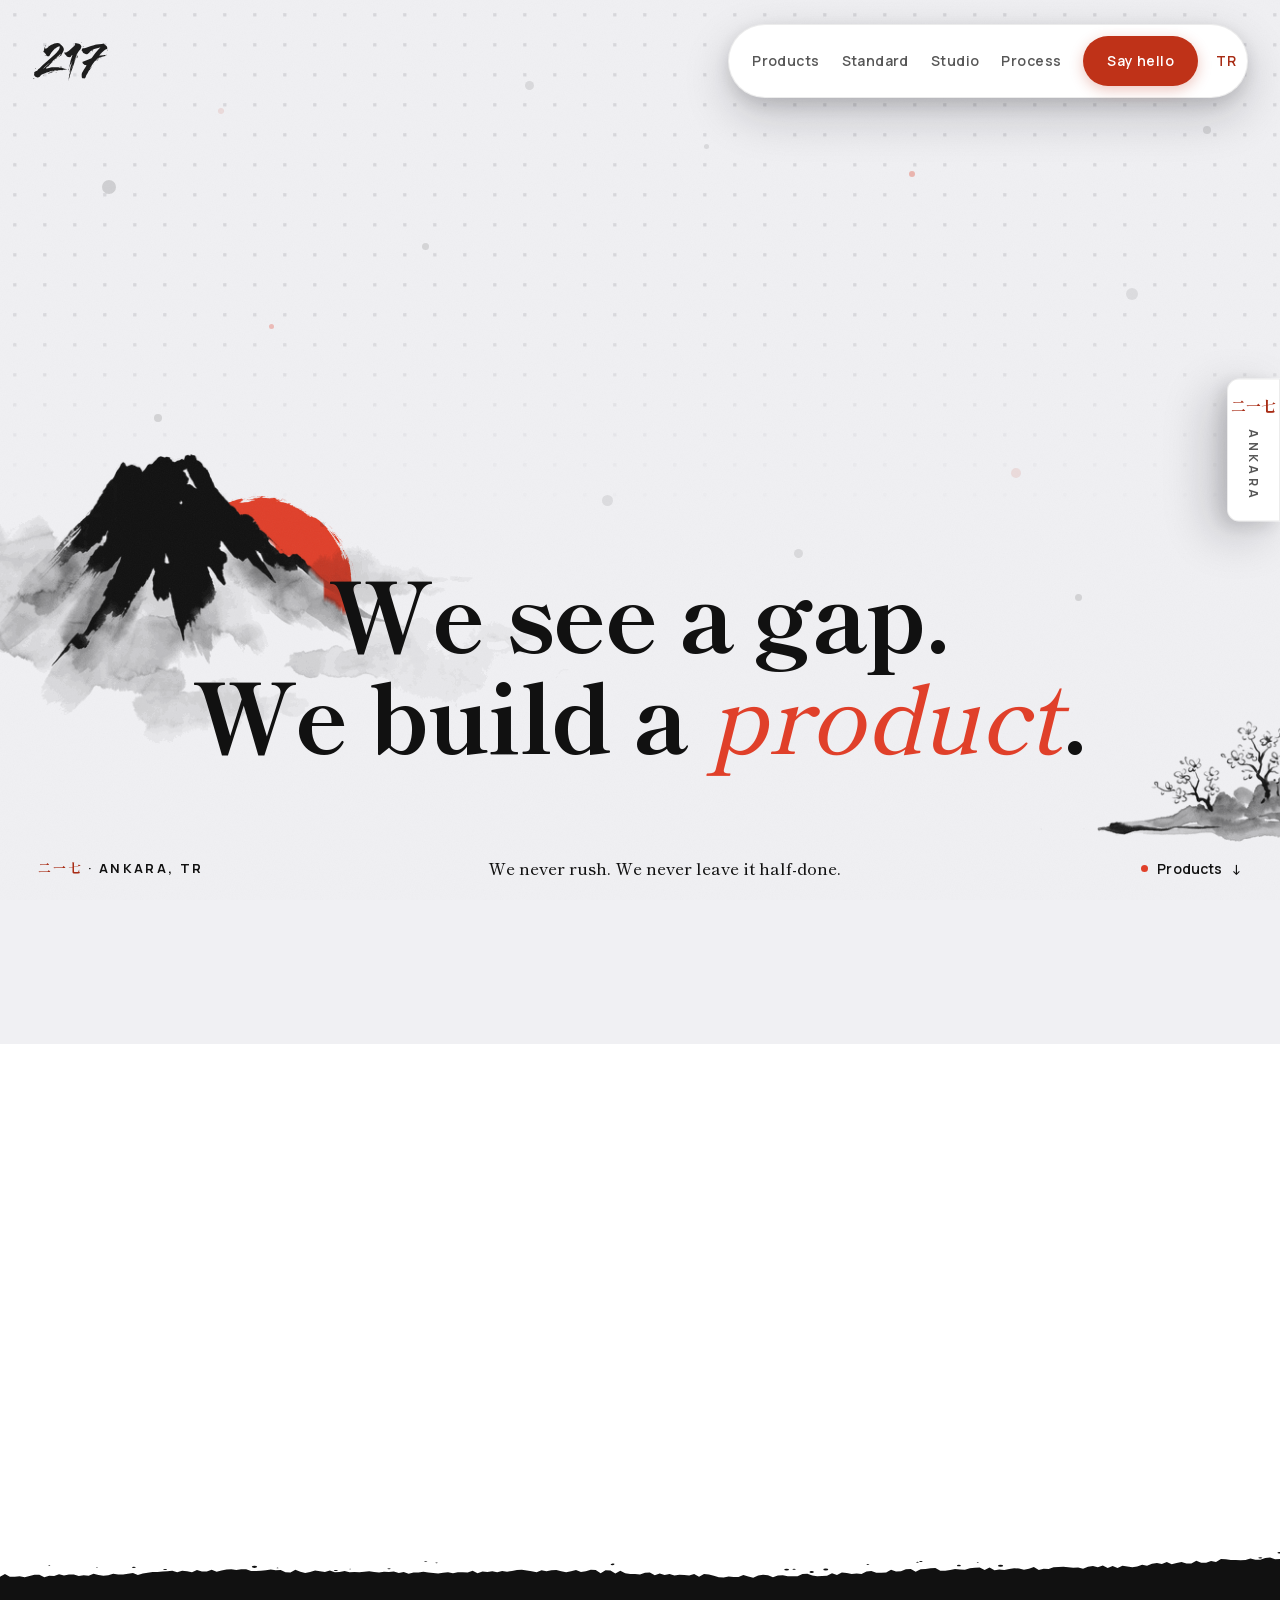
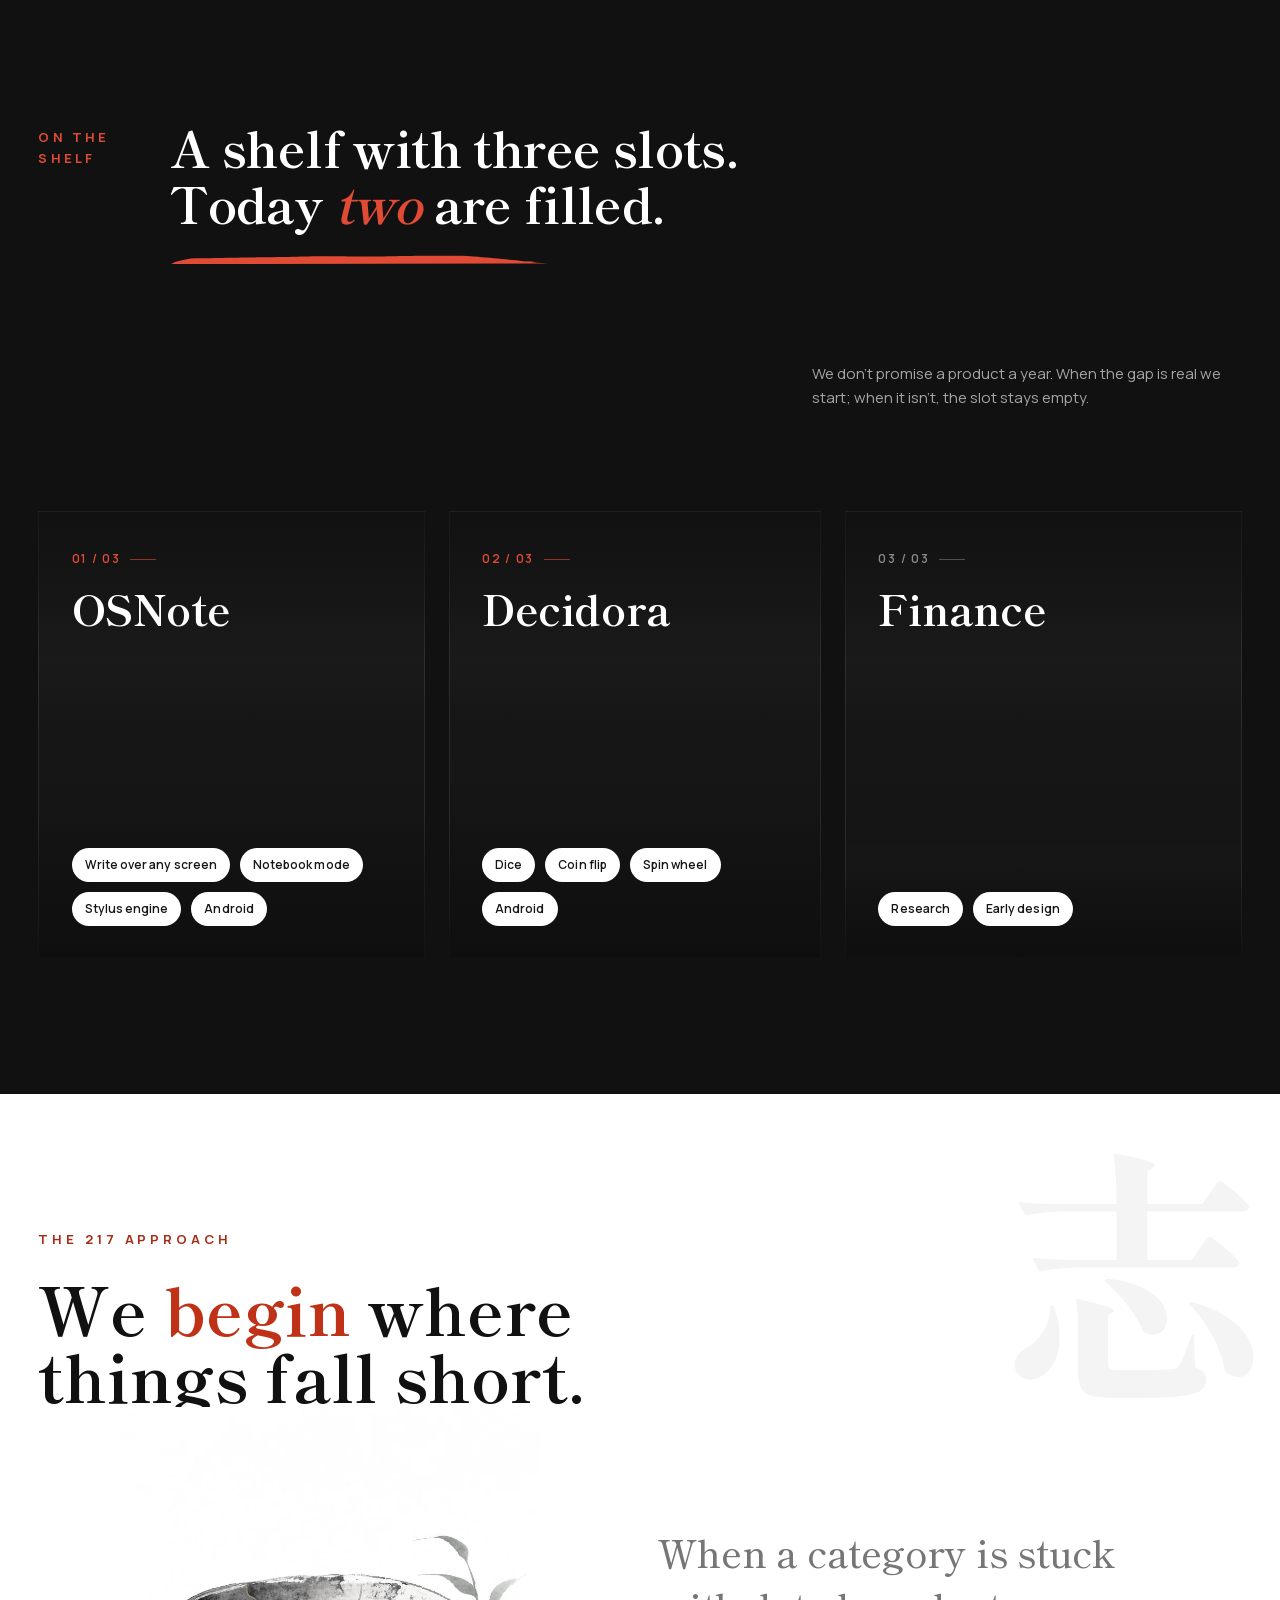
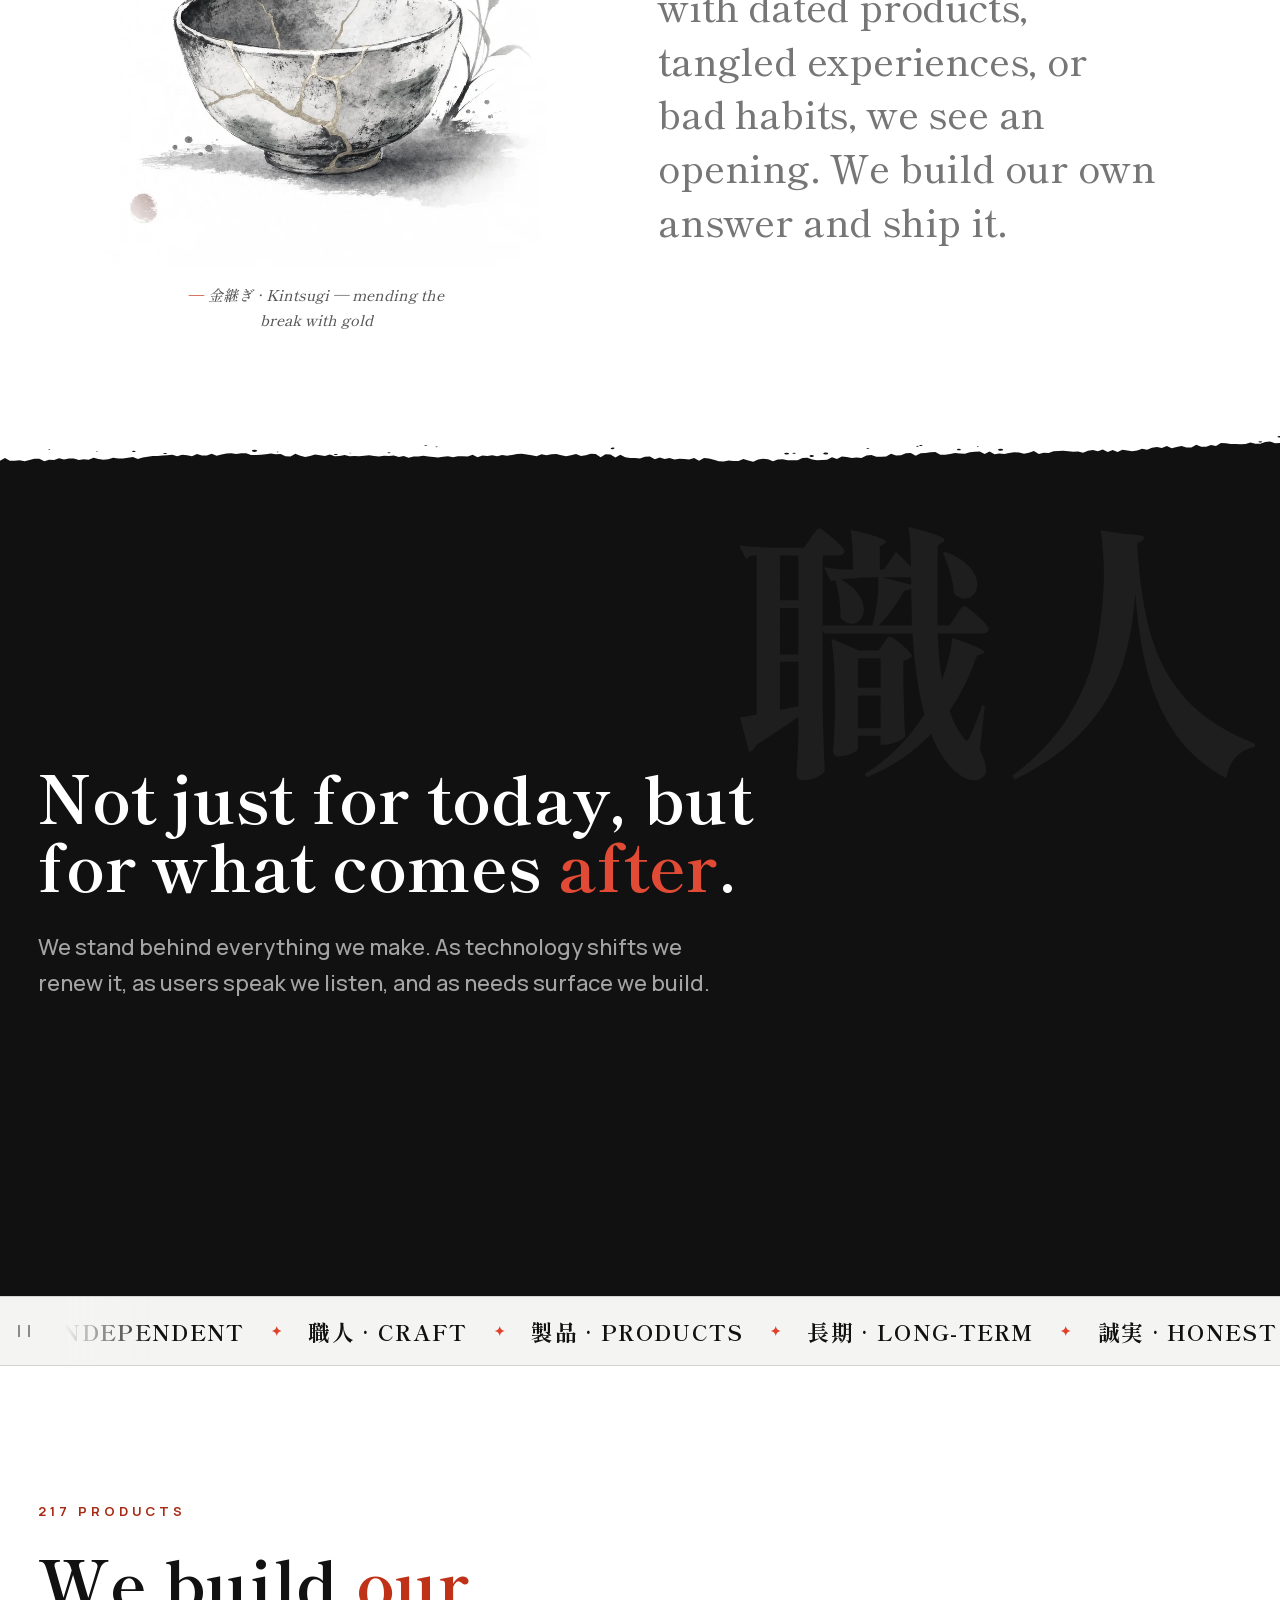
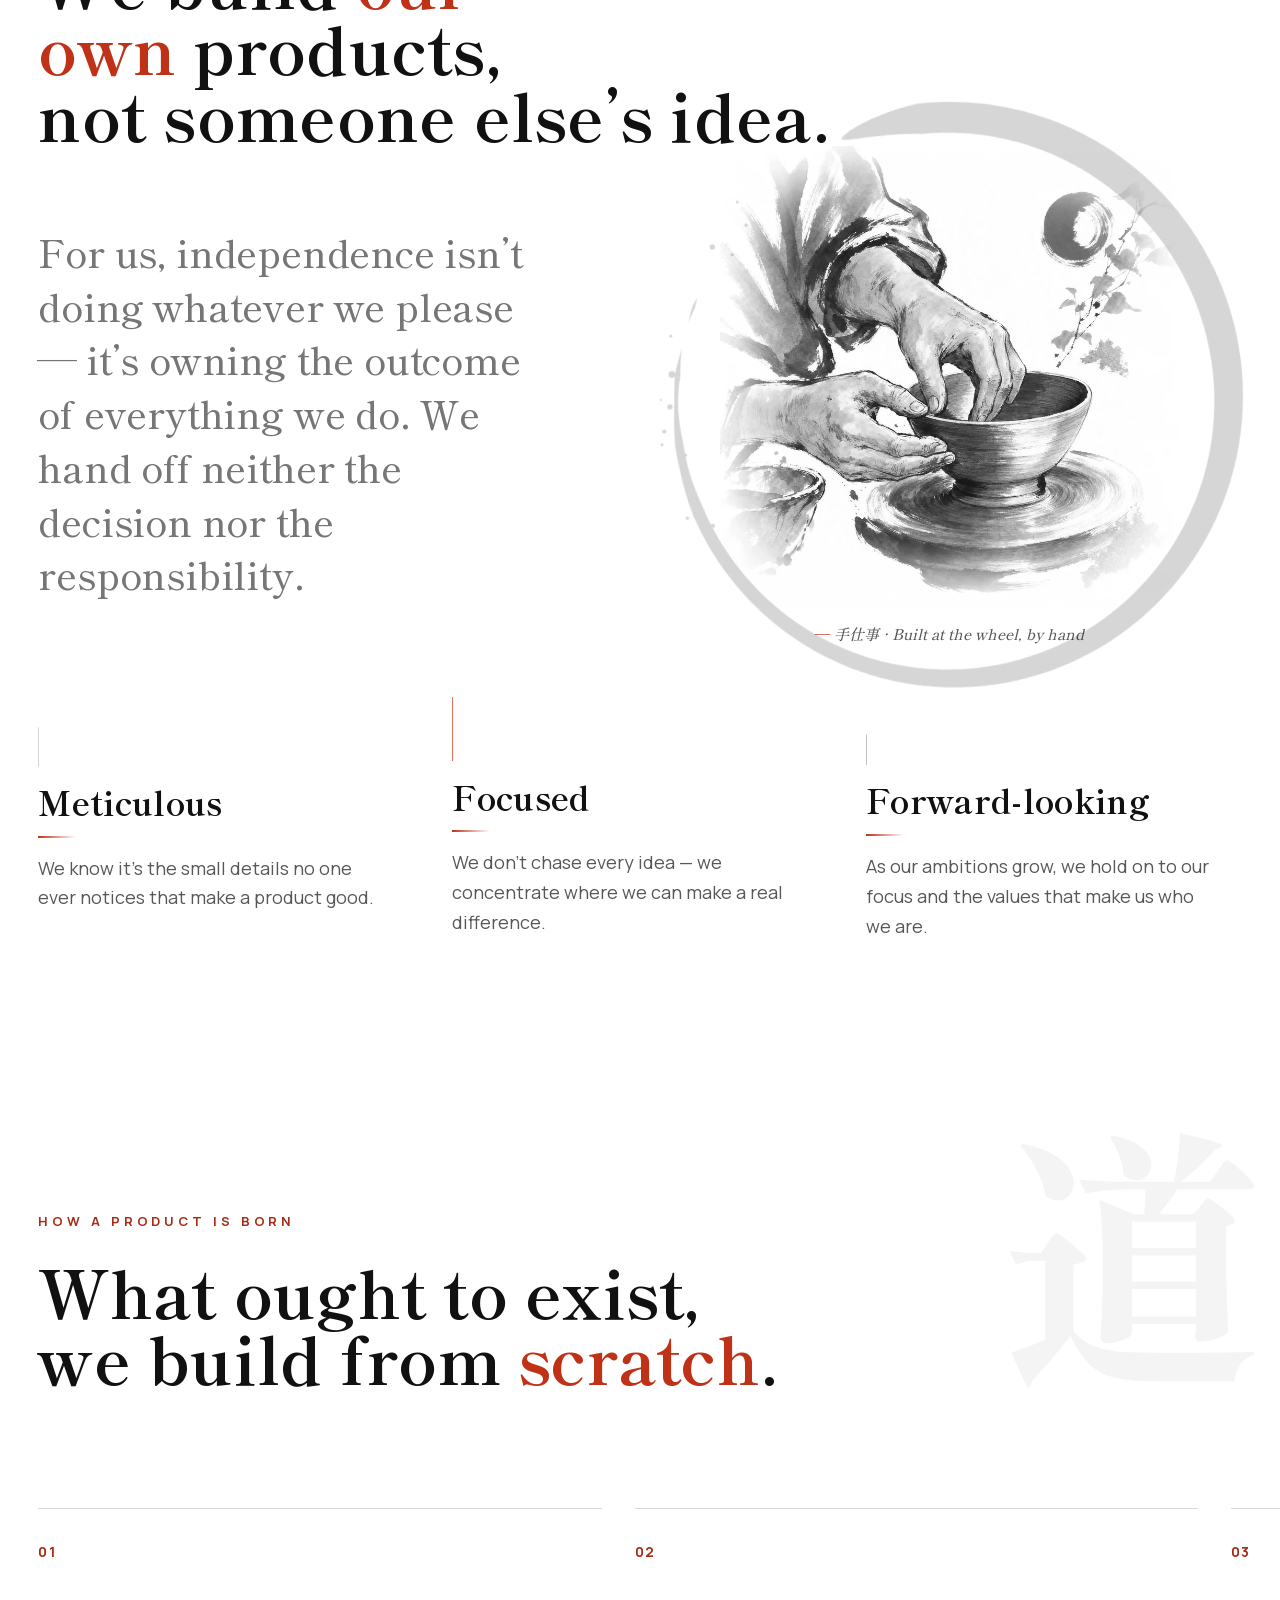
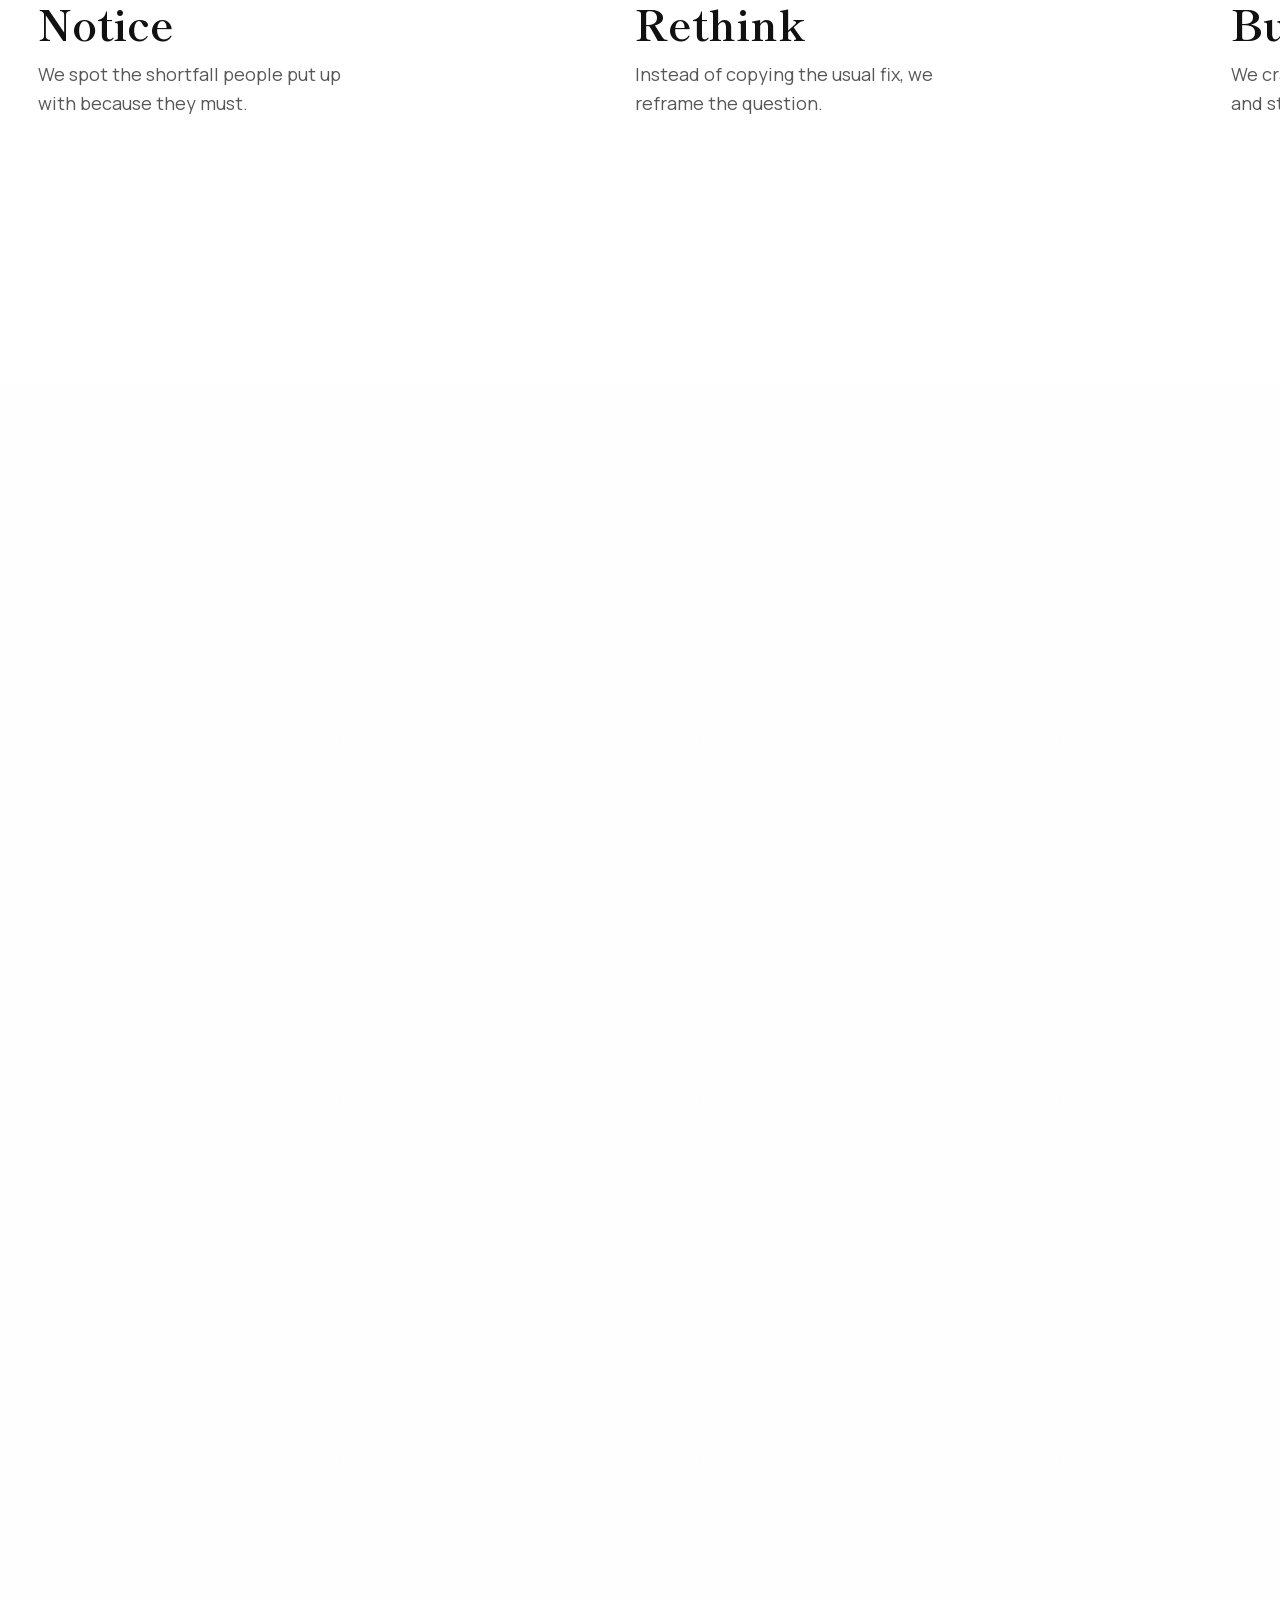
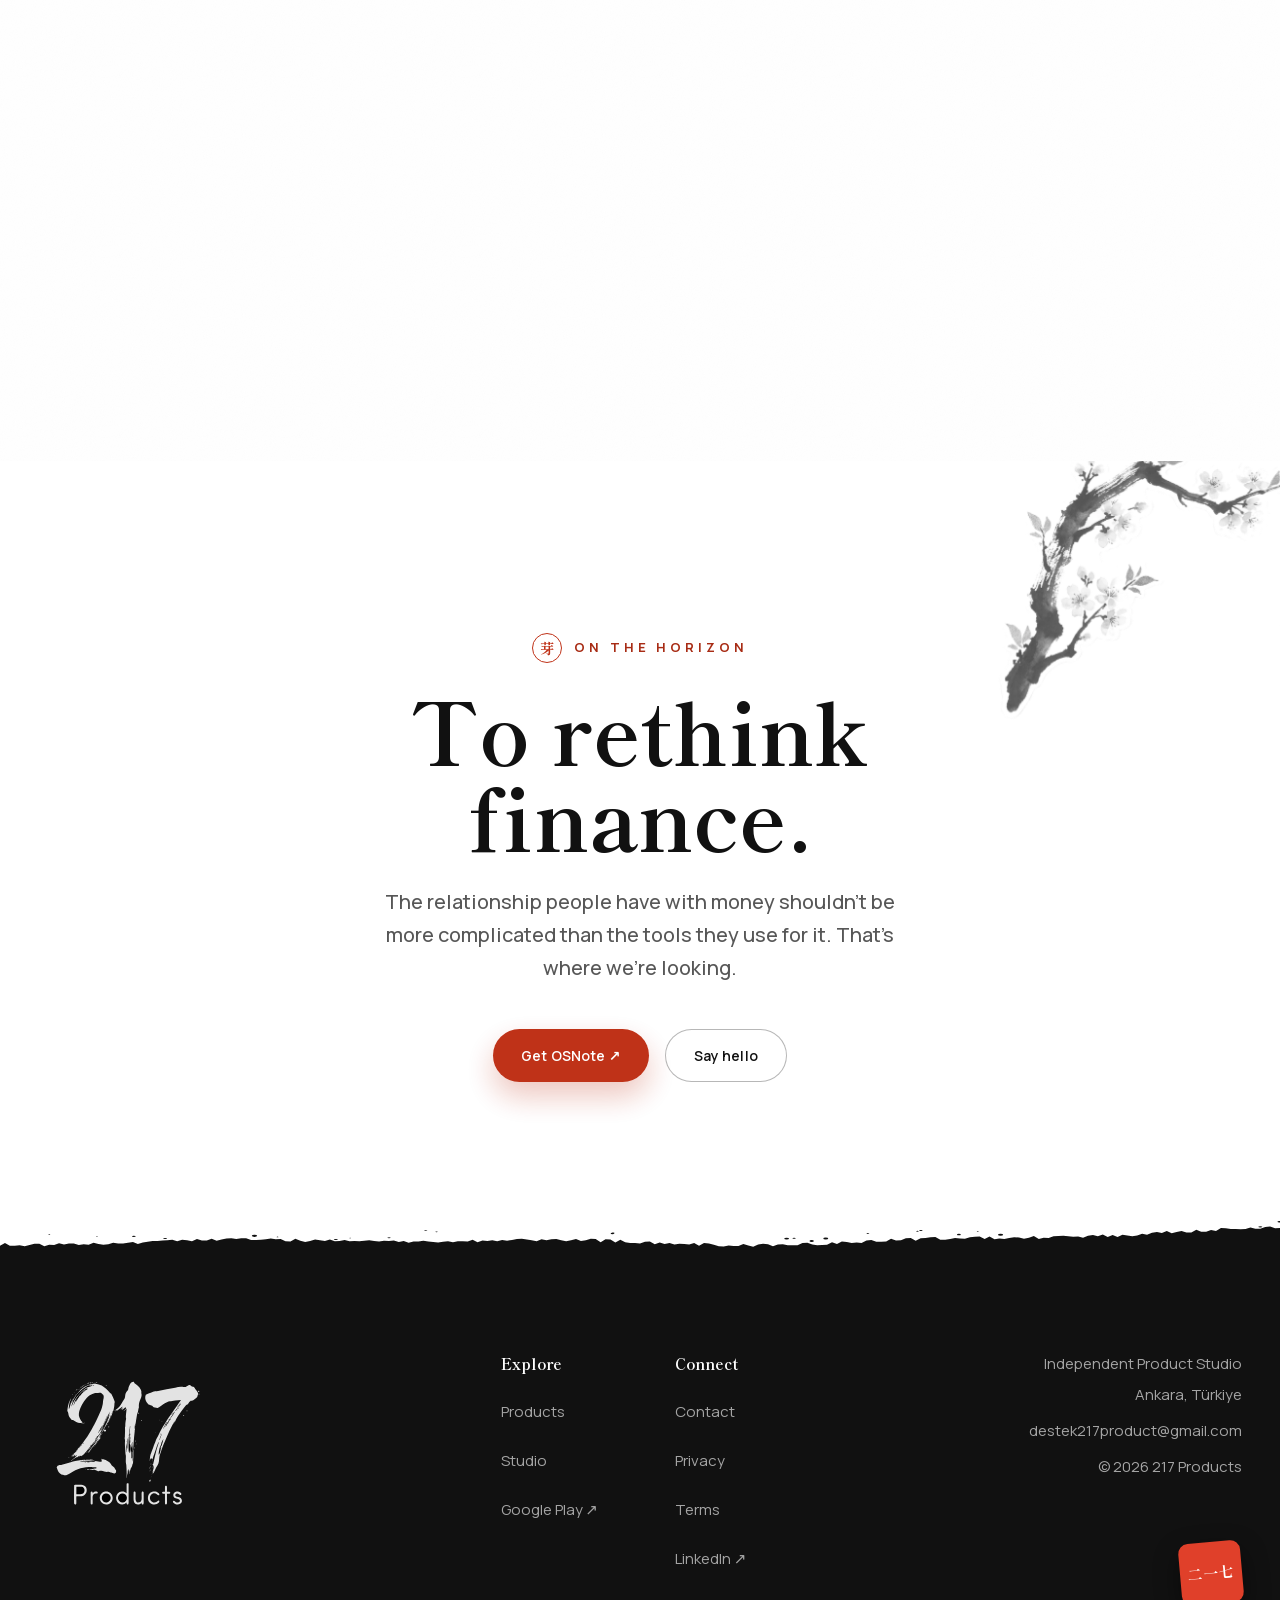
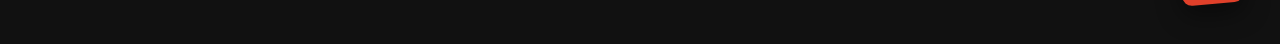
==== commit 51fad32c: "Search engines get dates they can trust, a valid app category and an IndexNow key - sitemap.xml: 11 " ====
--- a/index.html
+++ b/index.html
@@ -82,7 +82,7 @@
   {"@context": "https://schema.org", "@type": "WebSite", "@id": "https://217products.com/#website", "name": "217 Products", "alternateName": ["217", "217products"], "url": "https://217products.com/", "inLanguage": ["en", "tr"], "publisher": {"@id": "https://217products.com/#organization"}}
   </script>
   <script type="application/ld+json">
-  {"@context": "https://schema.org", "@type": "MobileApplication", "@id": "https://217products.com/#osnote", "name": "OSNote", "description": "Write and draw over any screen on Android, keep notebooks with lined, grid and dotted pages, and write with a stylus while your palm rests on the glass.", "operatingSystem": "Android", "applicationCategory": "ProductivityApplication", "image": "https://217products.com/assets/osnote-card.webp?s=237e3aac", "url": "https://217products.com/osnote/", "installUrl": "https://play.google.com/store/apps/details?id=com.kurapika.onscreennote", "offers": {"@type": "Offer", "price": "0", "priceCurrency": "TRY"}, "publisher": {"@id": "https://217products.com/#organization"}}
+  {"@context": "https://schema.org", "@type": "MobileApplication", "@id": "https://217products.com/#osnote", "name": "OSNote", "description": "Write and draw over any screen on Android, keep notebooks with lined, grid and dotted pages, and write with a stylus while your palm rests on the glass.", "operatingSystem": "Android", "applicationCategory": "UtilitiesApplication", "image": "https://217products.com/assets/osnote-card.webp?s=237e3aac", "url": "https://217products.com/osnote/", "installUrl": "https://play.google.com/store/apps/details?id=com.kurapika.onscreennote", "offers": {"@type": "Offer", "price": "0", "priceCurrency": "TRY"}, "publisher": {"@id": "https://217products.com/#organization"}}
   </script>
   <script type="application/ld+json">
   {"@context": "https://schema.org", "@type": "MobileApplication", "@id": "https://217products.com/#decidora", "name": "Decidora", "alternateName": "Decidora: Dice, Coin & Wheel", "description": "Roll dice from d4 to d100, flip a coin that keeps count, or spin a wheel of your own options. Free, with no ads, no account and no internet.", "operatingSystem": "Android", "applicationCategory": "EntertainmentApplication", "image": "https://217products.com/assets/decidora-card.webp?w=1", "screenshot": "https://217products.com/assets/decidora/dice-2d6.webp?w=1", "url": "https://217products.com/decidora/", "installUrl": "https://play.google.com/store/apps/details?id=com.kurapikamih.decidora", "offers": {"@type": "Offer", "price": "0", "priceCurrency": "TRY"}, "publisher": {"@id": "https://217products.com/#organization"}}
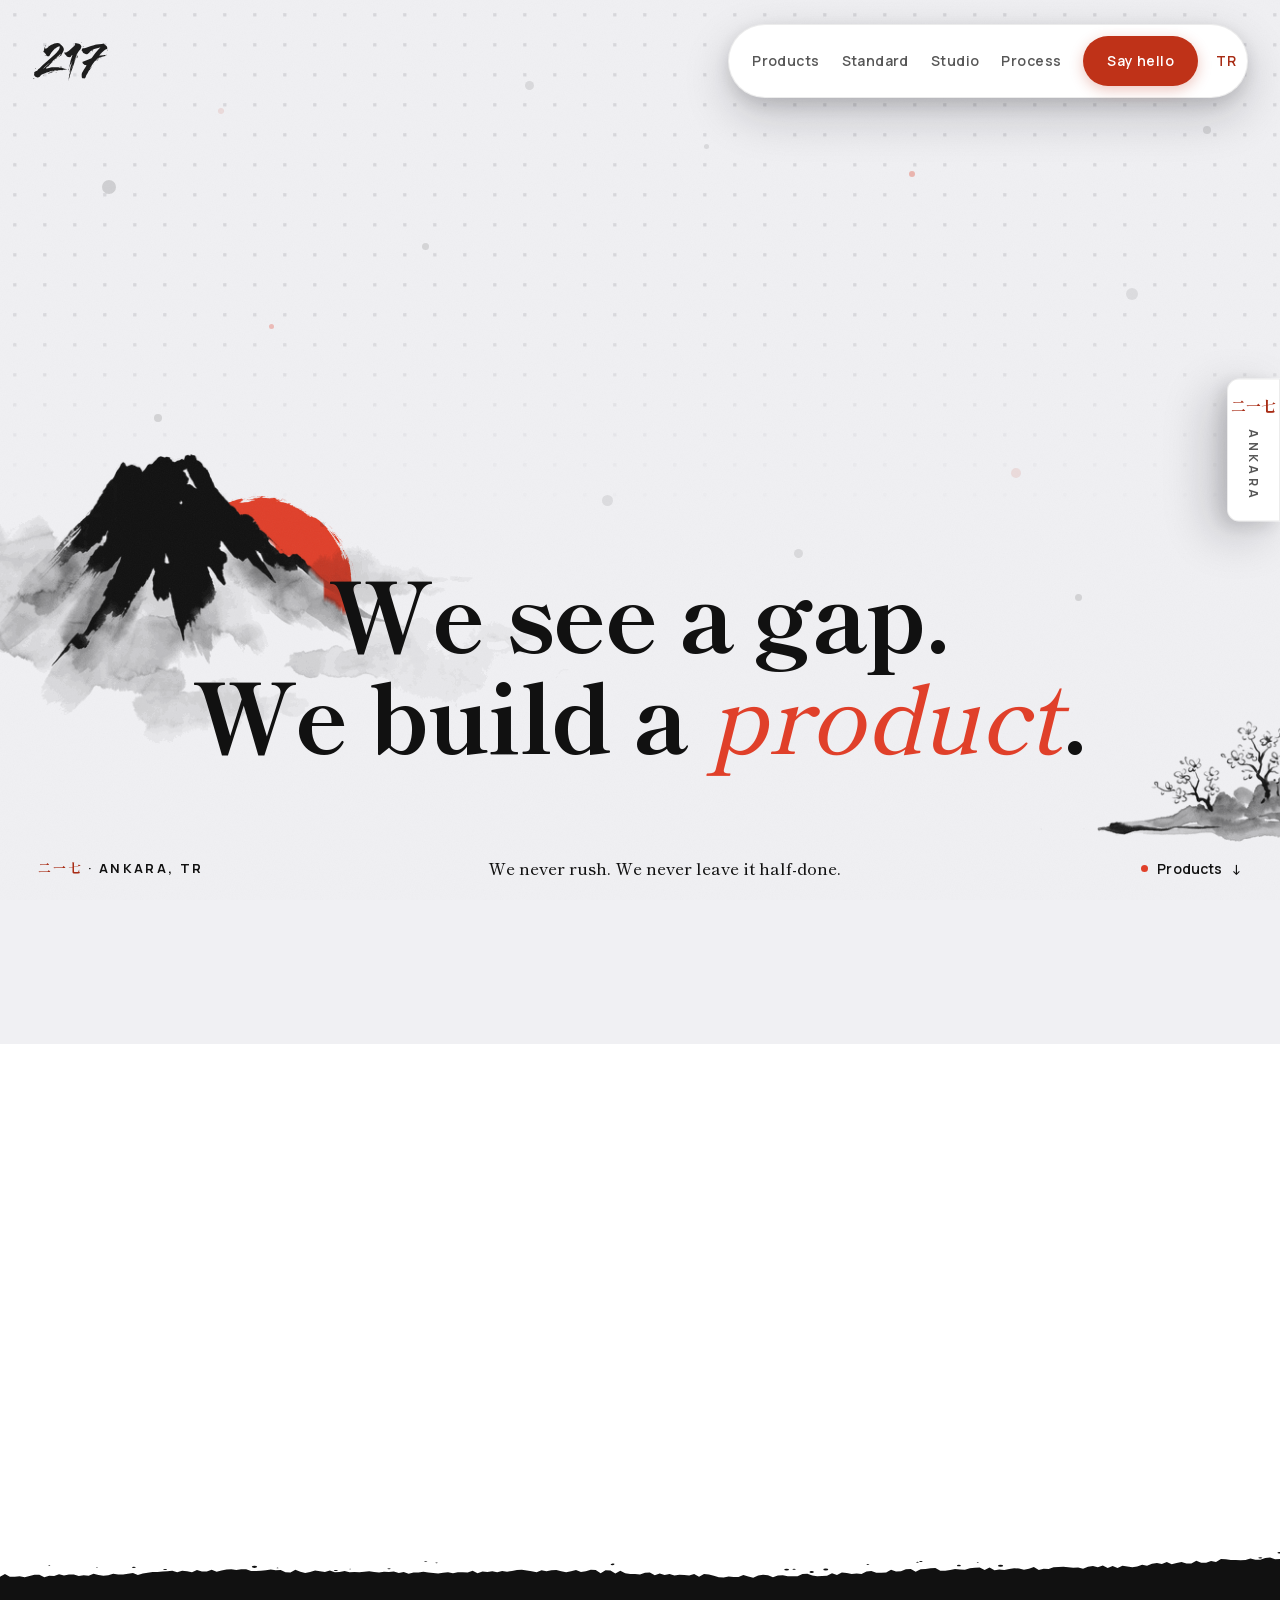
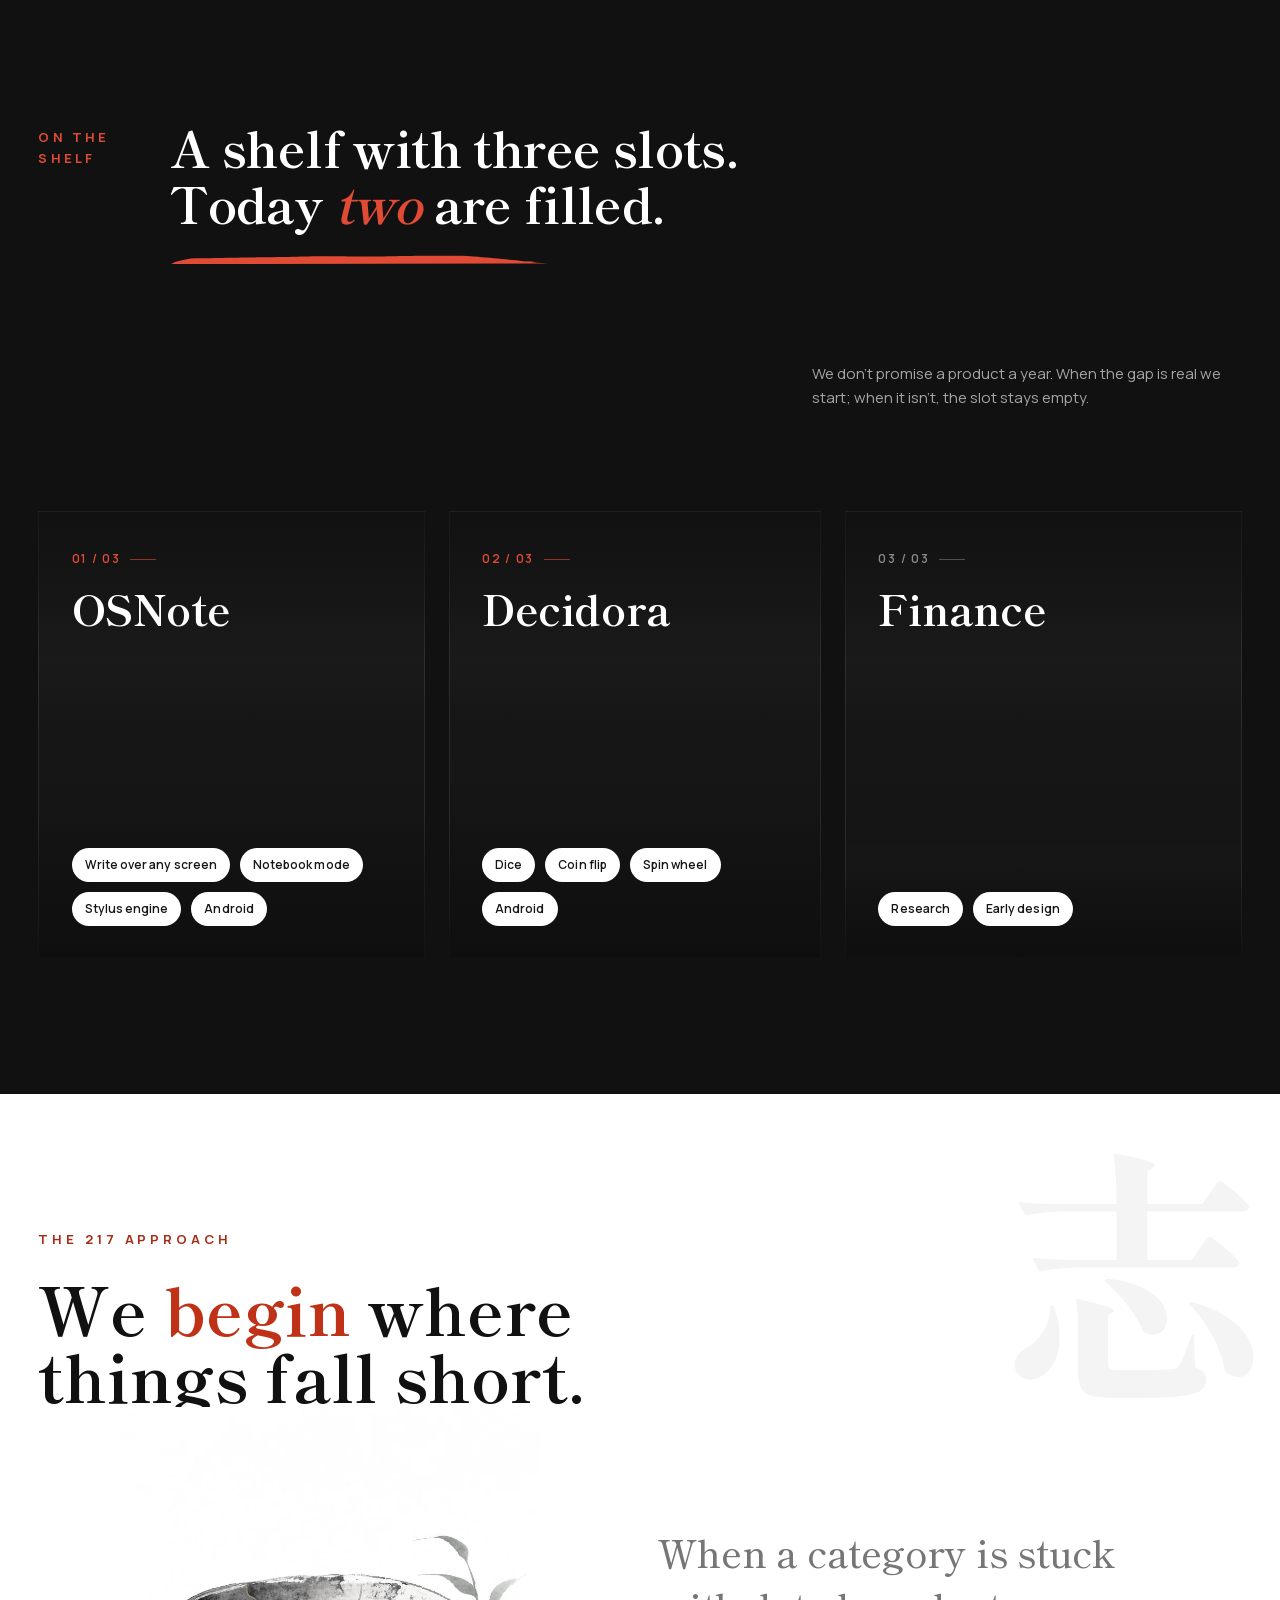
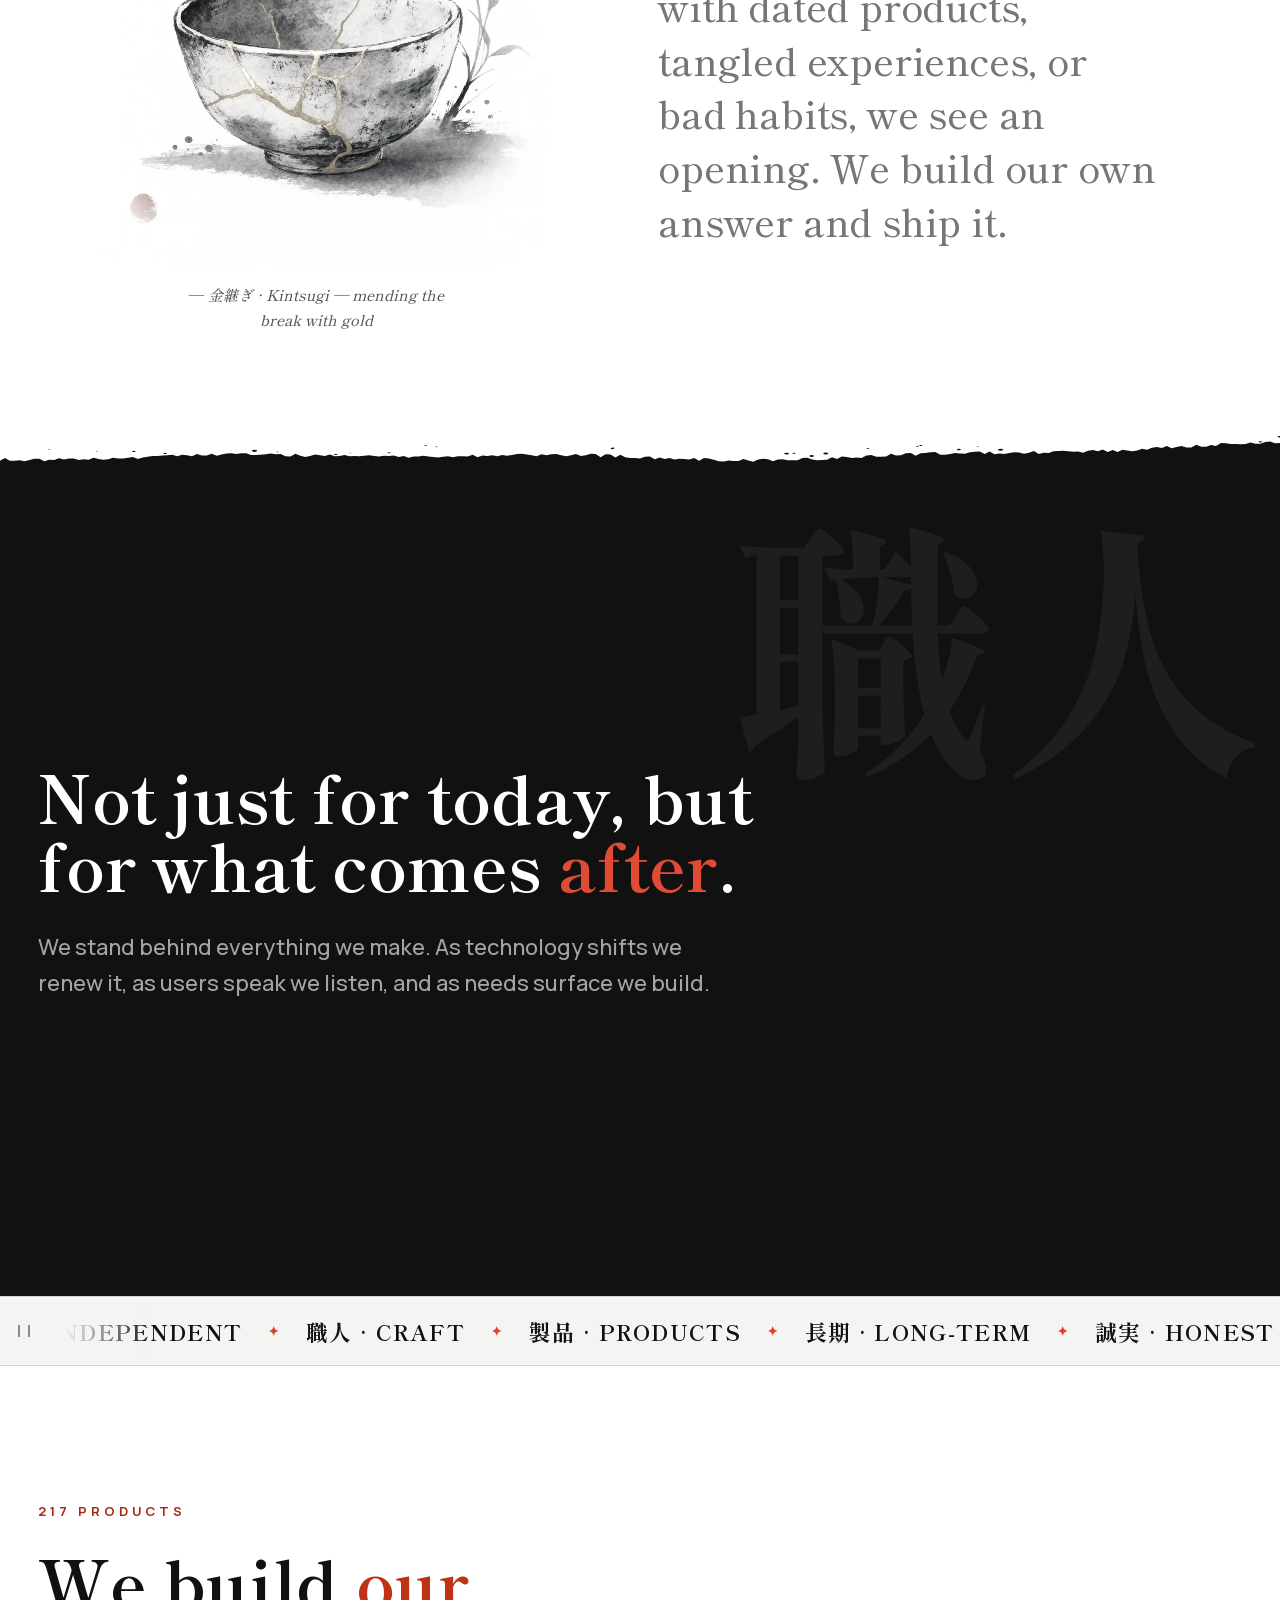
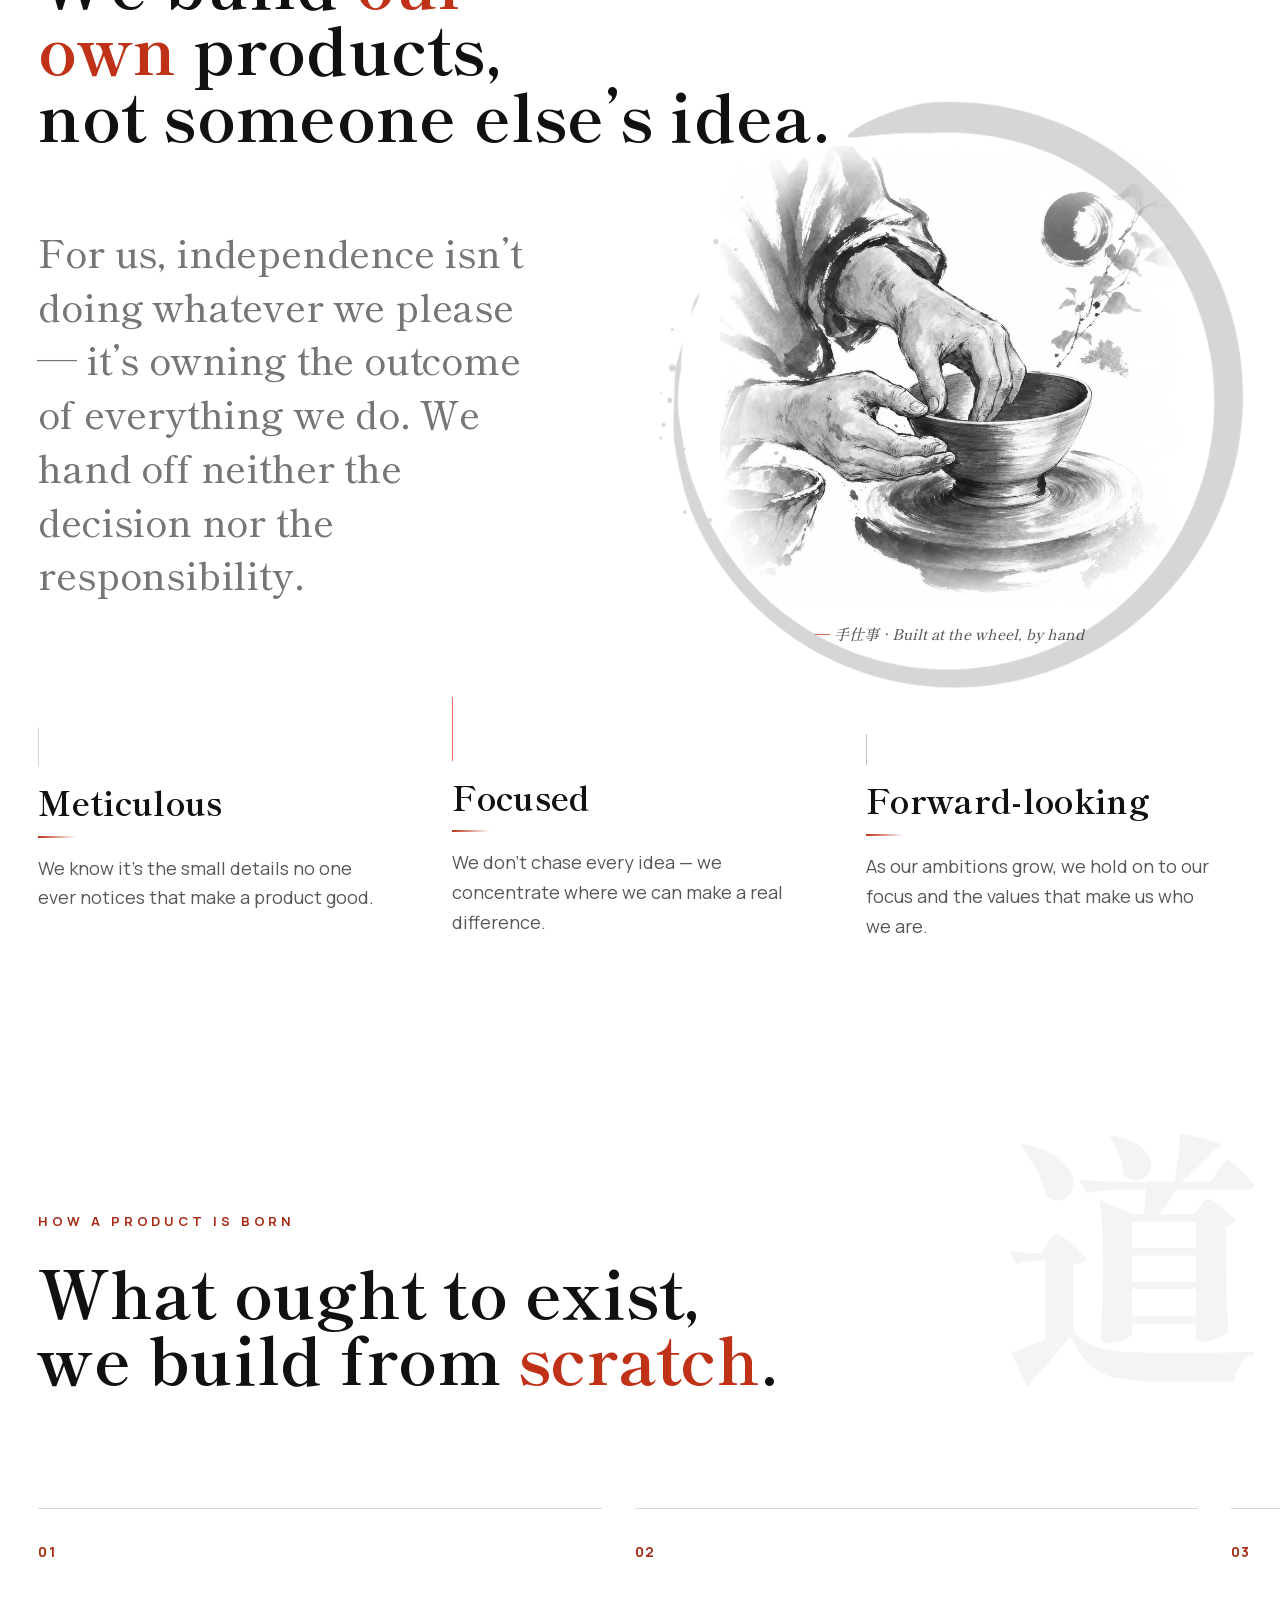
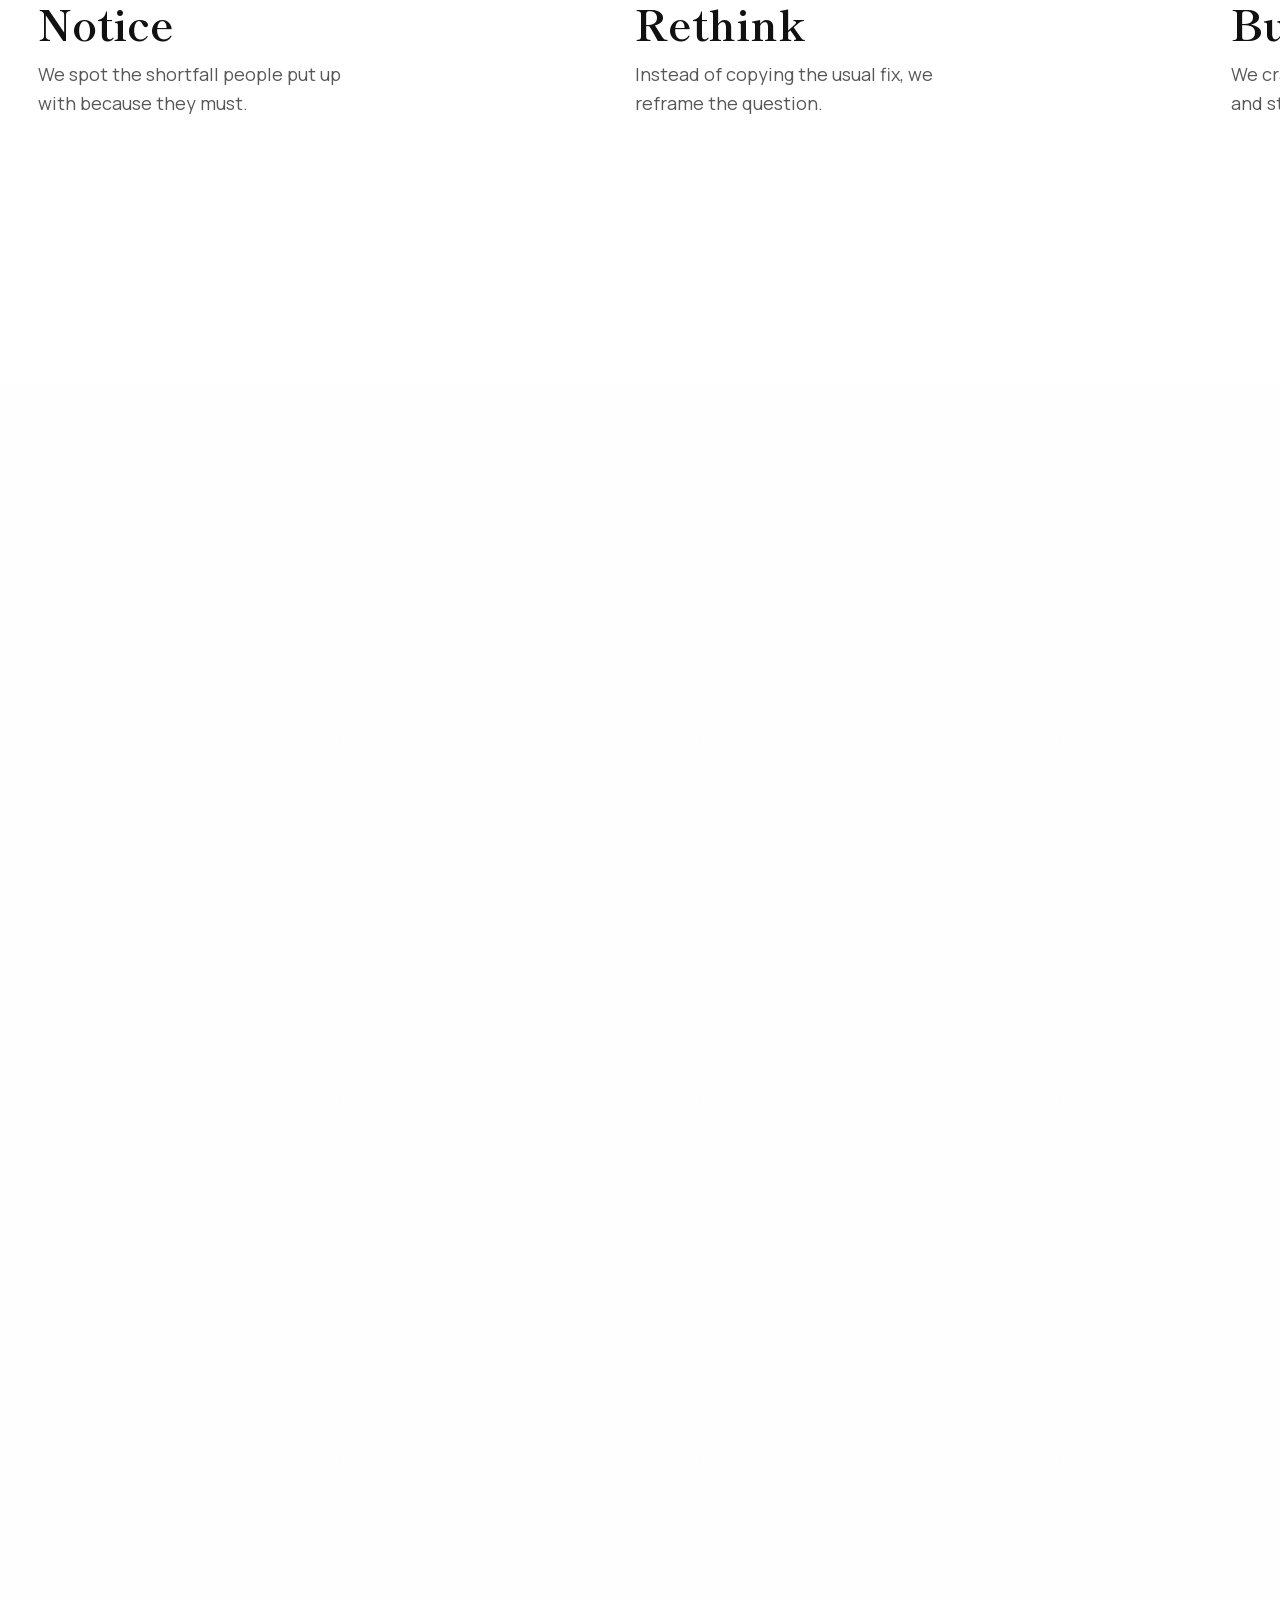
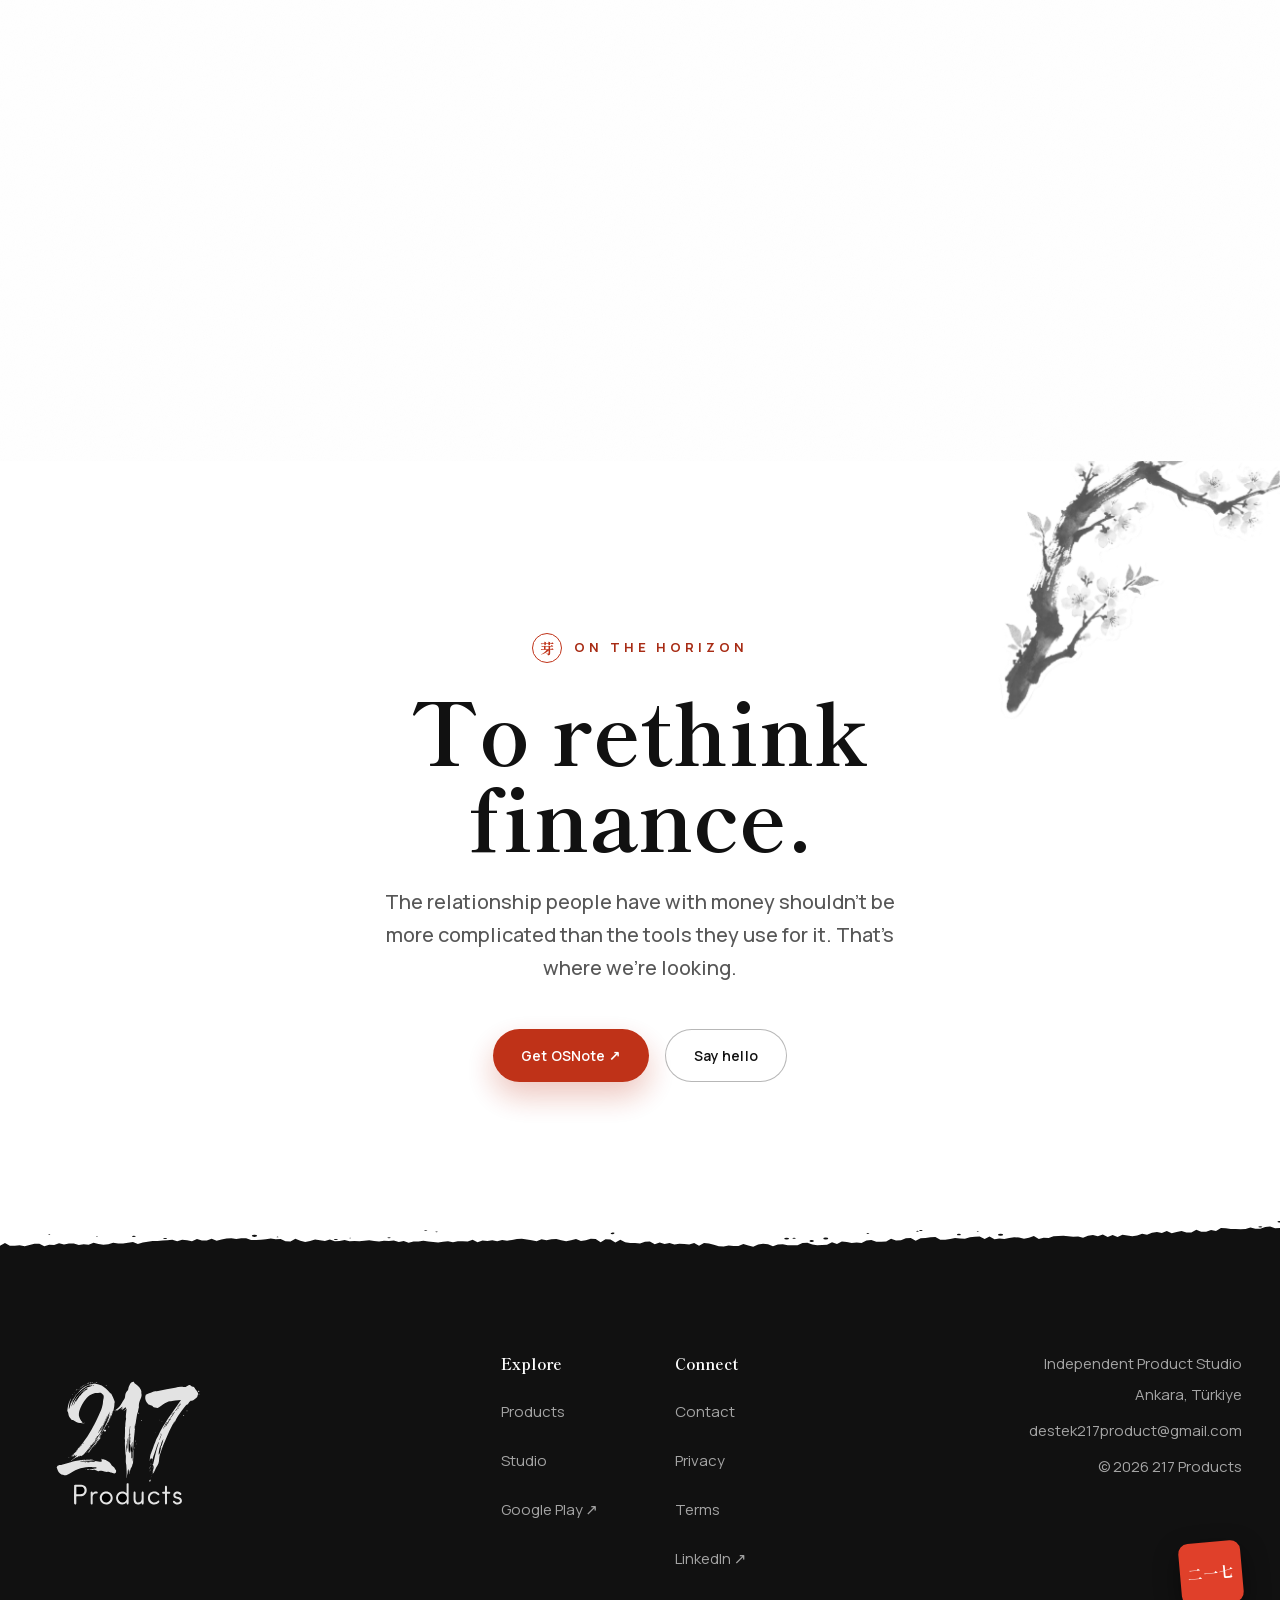
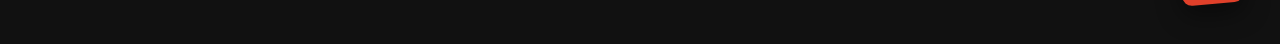
==== commit 76c21eb7: "Decidora 2.5: site and terms no longer say no account or no internet; sign-in for Plus, Firebase and" ====
--- a/index.html
+++ b/index.html
@@ -85,7 +85,7 @@
   {"@context": "https://schema.org", "@type": "MobileApplication", "@id": "https://217products.com/#osnote", "name": "OSNote", "description": "Write and draw over any screen on Android, keep notebooks with lined, grid and dotted pages, and write with a stylus while your palm rests on the glass.", "operatingSystem": "Android", "applicationCategory": "UtilitiesApplication", "image": "https://217products.com/assets/osnote-card.webp?s=237e3aac", "url": "https://217products.com/osnote/", "installUrl": "https://play.google.com/store/apps/details?id=com.kurapika.onscreennote", "offers": {"@type": "Offer", "price": "0", "priceCurrency": "TRY"}, "publisher": {"@id": "https://217products.com/#organization"}}
   </script>
   <script type="application/ld+json">
-  {"@context": "https://schema.org", "@type": "MobileApplication", "@id": "https://217products.com/#decidora", "name": "Decidora", "alternateName": "Decidora: Dice, Coin & Wheel", "description": "Roll dice from d4 to d100, flip a coin that keeps count, or spin a wheel of your own options. Free, with no ads, no account and no internet.", "operatingSystem": "Android", "applicationCategory": "EntertainmentApplication", "image": "https://217products.com/assets/decidora-card.webp?w=1", "screenshot": "https://217products.com/assets/decidora/dice-2d6.webp?w=1", "url": "https://217products.com/decidora/", "installUrl": "https://play.google.com/store/apps/details?id=com.kurapikamih.decidora", "offers": {"@type": "Offer", "price": "0", "priceCurrency": "TRY"}, "publisher": {"@id": "https://217products.com/#organization"}}
+  {"@context": "https://schema.org", "@type": "MobileApplication", "@id": "https://217products.com/#decidora", "name": "Decidora", "alternateName": "Decidora: Dice, Coin & Wheel", "description": "Roll dice from d4 to d100, flip a coin that keeps count, or spin a wheel of your own options. Free, with no ads; needs no account or internet to use.", "operatingSystem": "Android", "applicationCategory": "EntertainmentApplication", "image": "https://217products.com/assets/decidora-card.webp?w=1", "screenshot": "https://217products.com/assets/decidora/dice-2d6.webp?w=1", "url": "https://217products.com/decidora/", "installUrl": "https://play.google.com/store/apps/details?id=com.kurapikamih.decidora", "offers": {"@type": "Offer", "price": "0", "priceCurrency": "TRY"}, "publisher": {"@id": "https://217products.com/#organization"}}
   </script>
 </head>
 <body>
